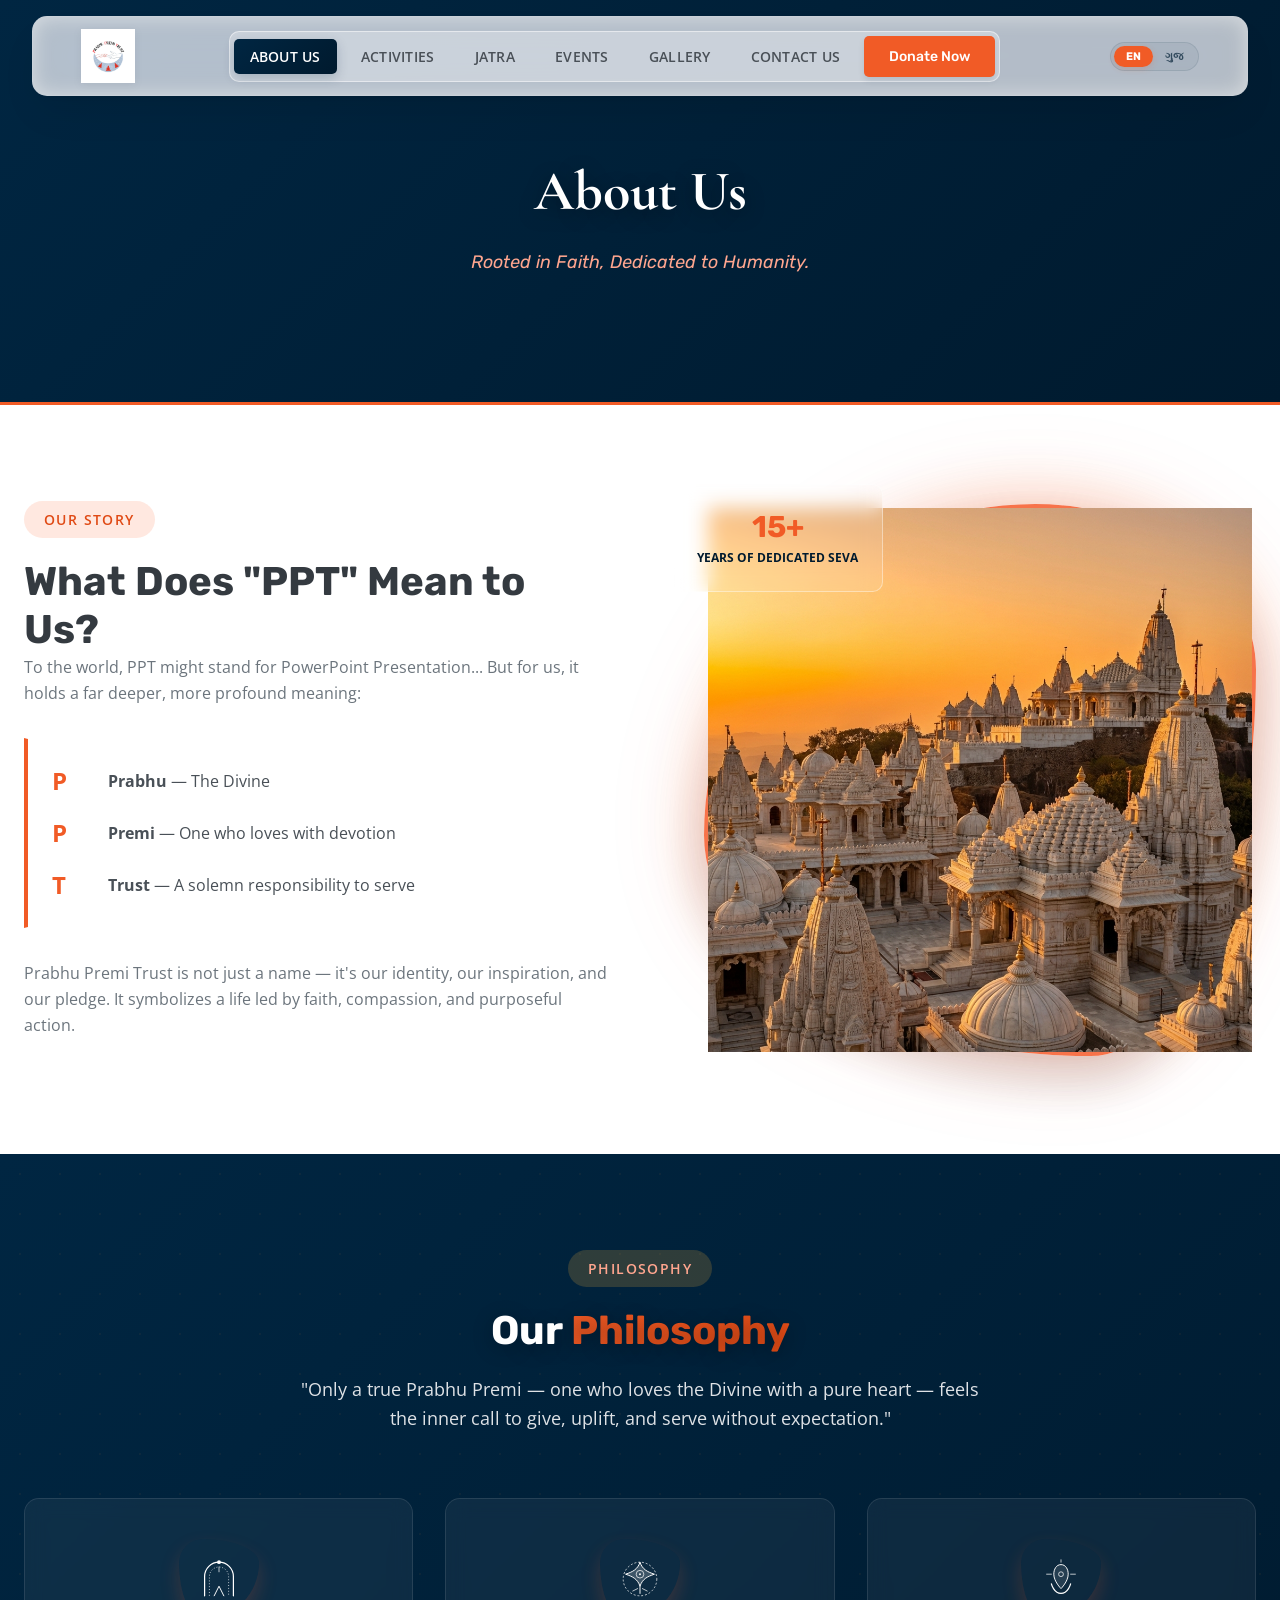
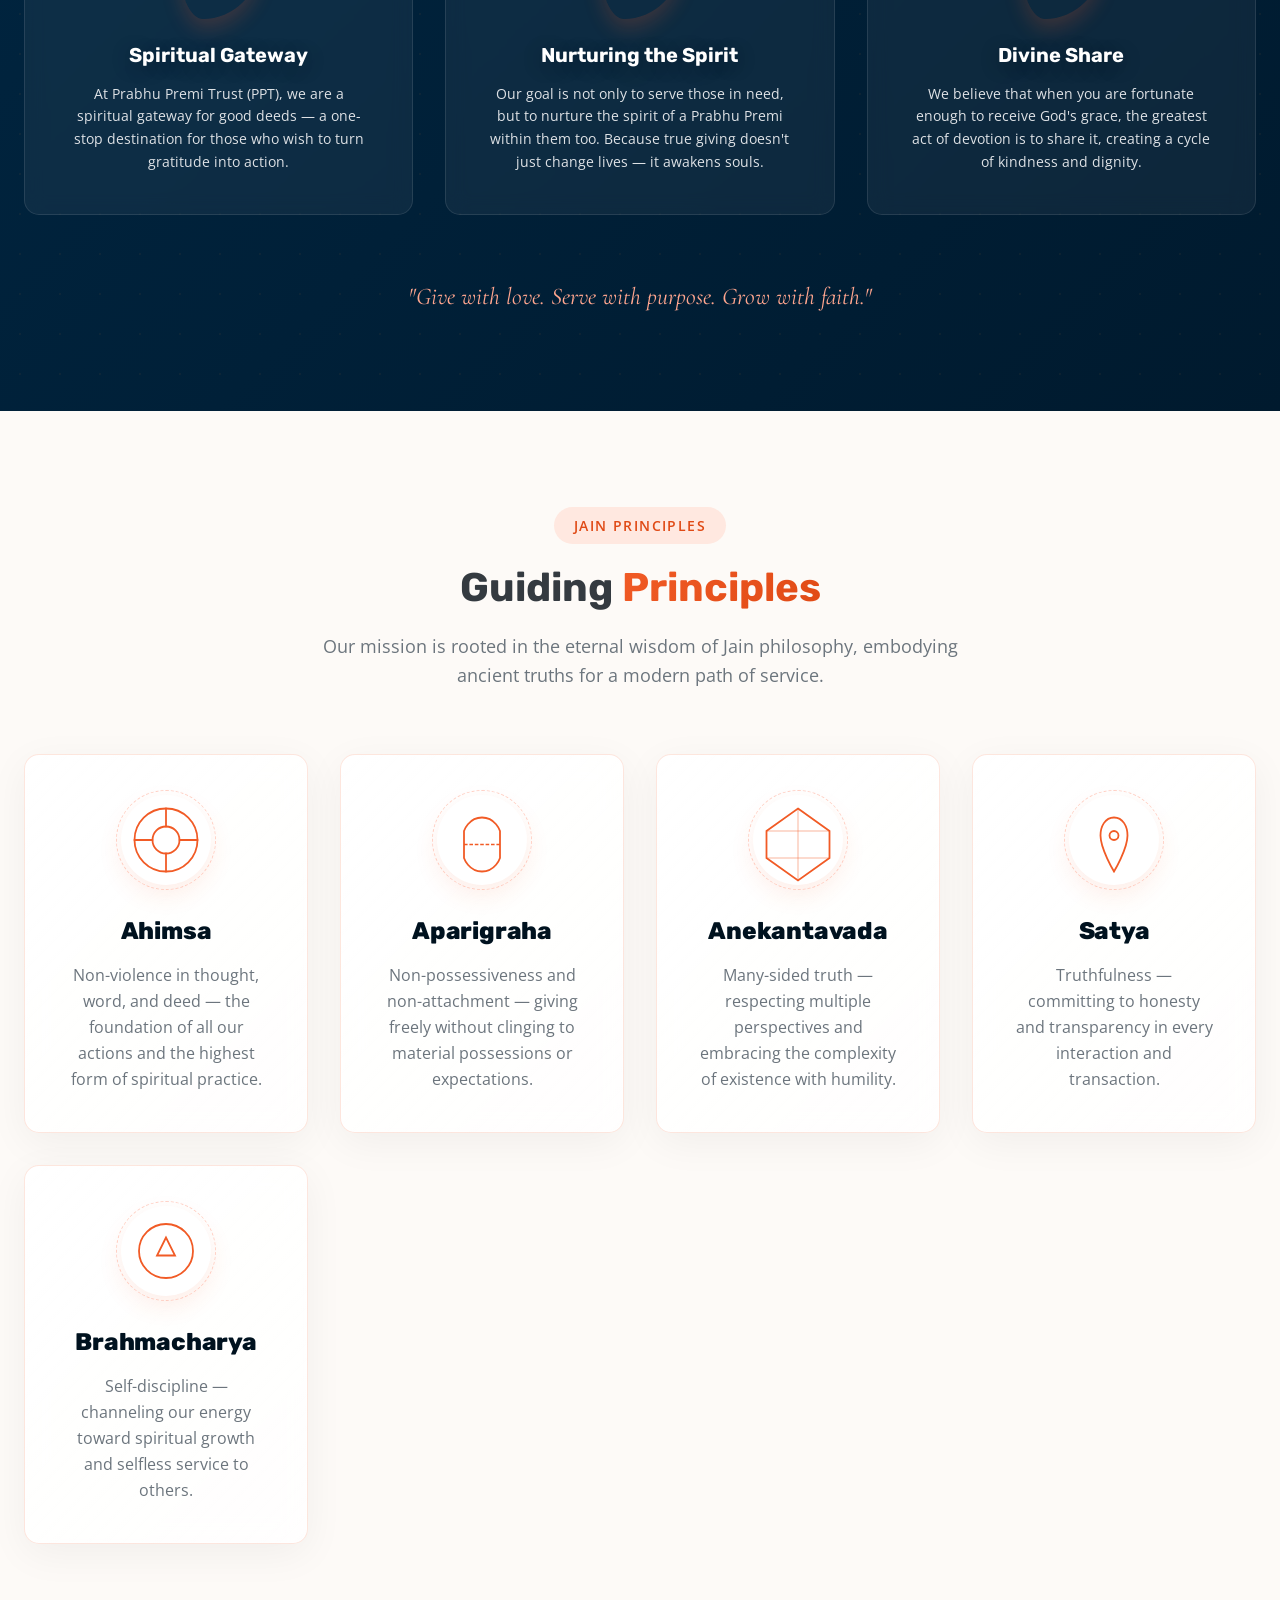
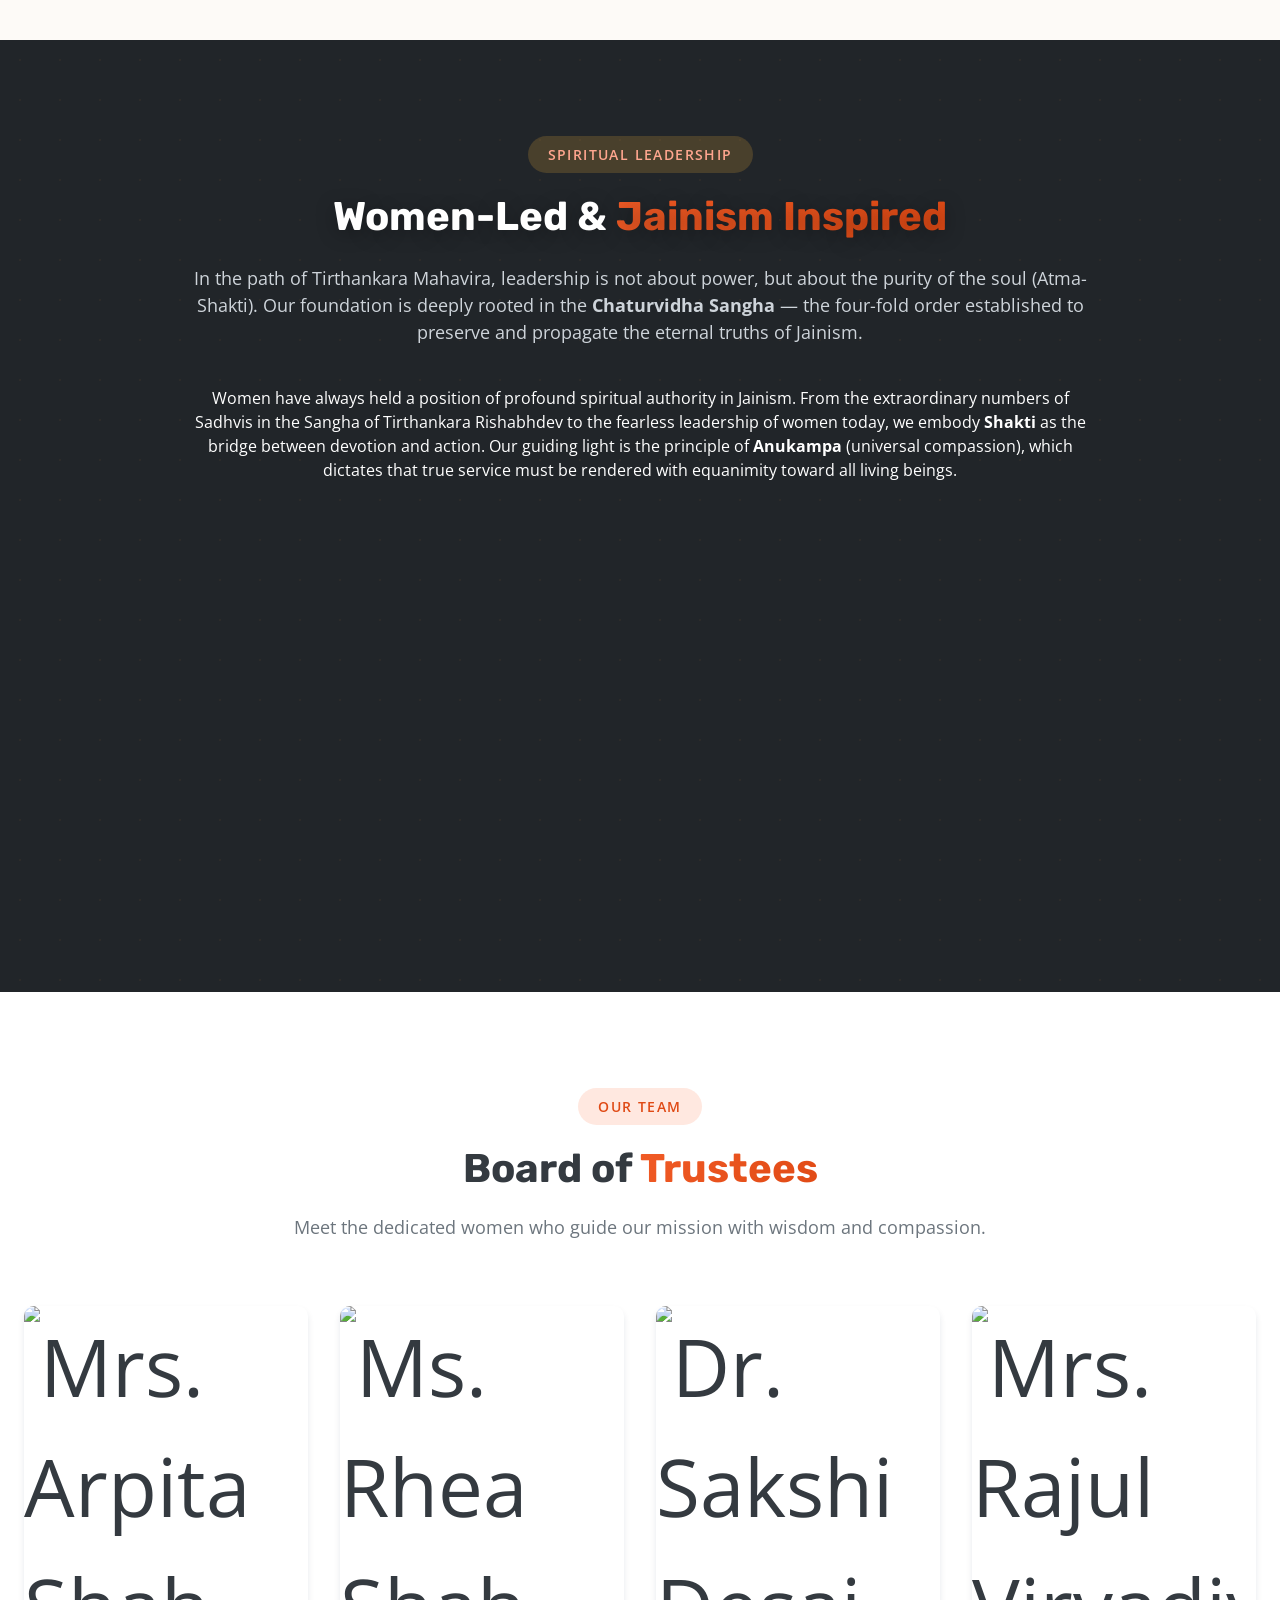
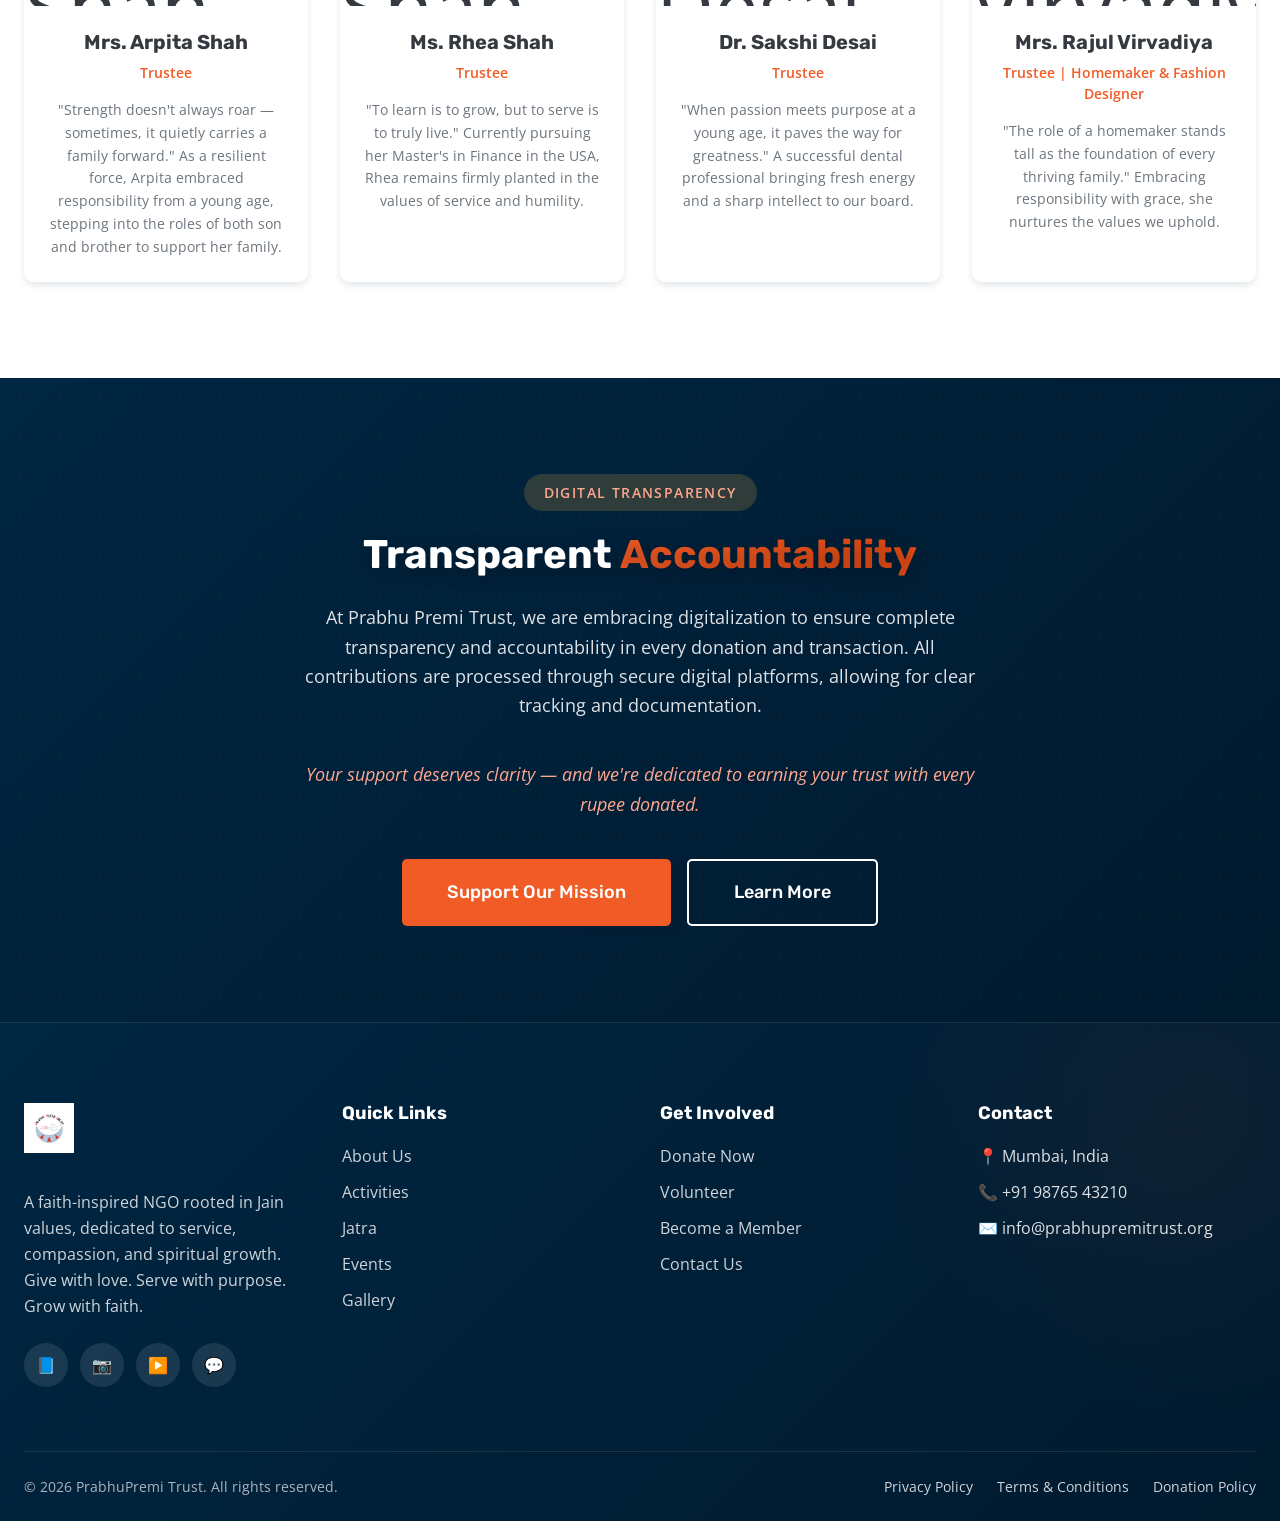
==== about.html @ 6b0a1c63 "intial commit" ====
<!DOCTYPE html>
<html lang="en">

<head>
    <meta charset="UTF-8">
    <meta name="viewport" content="width=device-width, initial-scale=1.0">
    <meta name="description"
        content="Learn about PrabhuPremi Trust - our story, mission, vision, and the dedicated team behind our spiritual and social service initiatives.">
    <title>About Us | PrabhuPremi Trust</title>

    <!-- Google Fonts -->
    <link rel="preconnect" href="https://fonts.googleapis.com">
    <link rel="preconnect" href="https://fonts.gstatic.com" crossorigin>
    <link
        href="https://fonts.googleapis.com/css2?family=Cormorant+Garamond:ital,wght@0,600;0,700;1,600&family=Open+Sans:wght@400;600;700&family=Rubik:wght@400;500;700&display=swap"
        rel="stylesheet">

    <link rel="stylesheet" href="styles/main.css">
    <link rel="stylesheet" href="styles/components.css">
    <link rel="stylesheet" href="styles/pages.css">
</head>

<body>
    <!-- Navigation -->
    <nav class="navbar">
        <div class="container navbar__container">
            <a href="index.html" class="navbar__logo">
                <img src="assets/images/logo.png" alt="PrabhuPremi Trust Logo" class="navbar__logo-img">
            </a>

            <ul class="navbar__menu">
                <li><a href="about.html" class="navbar__link active" data-i18n="nav_about">About Us</a></li>
                <li><a href="activities.html" class="navbar__link" data-i18n="nav_activities">Activities</a></li>
                <li><a href="jatra.html" class="navbar__link" data-i18n="nav_jatra">Jatra</a></li>
                <li><a href="events.html" class="navbar__link" data-i18n="nav_events">Events</a></li>
                <li><a href="gallery.html" class="navbar__link" data-i18n="nav_gallery">Gallery</a></li>
                <li><a href="contact.html" class="navbar__link" data-i18n="nav_contact">Contact Us</a></li>
                <li><a href="donate.html" class="btn btn--primary btn--sm" data-i18n="nav_donate">Donate Now</a></li>
            </ul>

            <button class="navbar__toggle" aria-label="Toggle menu">
                <span></span>
                <span></span>
                <span></span>
            </button>

            <!-- Language Toggle (Integrated) -->
            <div class="navbar__lang">
                <button class="lang-toggle__btn active" data-lang="en">EN</button>
                <button class="lang-toggle__btn" data-lang="gu">ગુજ</button>
            </div>
        </div>
    </nav>

    <!-- Nasarna Style Internal Header -->
    <section class="page-header--nasarna">
        <div class="container">
            <h1 class="page-title" data-i18n="about_title">About Us</h1>
            <p class="page-subtitle" data-i18n="about_subtitle">Rooted in Faith, Dedicated to Humanity.</p>
        </div>
    </section>

    <!-- Our Story Section (Nasarna Style Overlay) -->
    <section class="section about-story">
        <div class="container">
            <div class="about-story__grid">
                <div class="about-story__content animate-on-scroll">
                    <span class="section-header__tag" data-i18n="section_story_tag">Our Story</span>
                    <h2 class="section-title" data-i18n="story_title">What Does "PPT" Mean to Us?</h2>
                    <p class="section-text" data-i18n="story_text1">
                        To the world, PPT might stand for PowerPoint Presentation... But for us, it holds a far
                        deeper, more profound meaning:
                    </p>
                    <div class="ppt-breakdown glass">
                        <div class="ppt-item">
                            <span class="ppt-letter" data-i18n-no>P</span>
                            <span class="ppt-label" data-i18n="story_p_label"><strong>Prabhu</strong> — The
                                Divine</span>
                        </div>
                        <div class="ppt-item">
                            <span class="ppt-letter" data-i18n-no>P</span>
                            <span class="ppt-label" data-i18n="story_p2_label"><strong>Premi</strong> — One who loves
                                with devotion</span>
                        </div>
                        <div class="ppt-item">
                            <span class="ppt-letter" data-i18n-no>T</span>
                            <span class="ppt-label" data-i18n="story_t_label"><strong>Trust</strong> — A solemn
                                responsibility to serve</span>
                        </div>
                    </div>
                    <p class="section-text" data-i18n="story_text2">
                        Prabhu Premi Trust is not just a name — it's our identity, our inspiration,
                        and our pledge. It symbolizes a life led by faith, compassion, and
                        purposeful action.
                    </p>
                </div>
                <div class="about-story__image-container animate-on-scroll animate-delay-200">
                    <div class="about-story__image-wrapper organic-shape">
                        <img src="assets/images/palitana-marble-hero.png" alt="Sacred Palitana Temple Architecture">
                    </div>
                    <div class="about-story__experience-card glass floating">
                        <h3 data-i18n="story_years">15+</h3>
                        <p data-i18n="story_years_label">Years of Dedicated Seva</p>
                    </div>
                </div>
            </div>
        </div>
    </section>

    <!-- Philosophy Section -->
    <section class="section section--dark philosophy-section">
        <div class="container">
            <div class="section-header animate-on-scroll">
                <span class="section-header__tag" data-i18n="section_philosophy_tag">Philosophy</span>
                <h2 class="section-header__title" data-i18n="philosophy_title">Our <span
                        class="text-gradient">Philosophy</span></h2>
                <p class="section-header__text" data-i18n="philosophy_subtitle_p">
                    "Only a true Prabhu Premi — one who loves the Divine with a pure heart —
                    feels the inner call to give, uplift, and serve without expectation."
                </p>
            </div>

            <div class="philosophy__grid philosophy-grid--modern">
                <div class="philosophy-item glass animate-on-scroll">
                    <div class="philosophy-item__icon-wrapper">
                        <svg class="philosophy-item__icon glowing-icon" viewBox="0 0 100 100" fill="none"
                            xmlns="http://www.w3.org/2000/svg">
                            <!-- Refined Spiritual Gateway: Ornate Arch -->
                            <path d="M20 85V45C20 28.4315 33.4315 15 50 15C66.5685 15 80 28.4315 80 45V85"
                                stroke="currentColor" stroke-width="2.5" stroke-linecap="round" />
                            <path d="M30 85V45C30 33.9543 38.9543 25 50 25C61.0457 25 70 33.9543 70 45V85"
                                stroke="currentColor" stroke-width="1.5" stroke-dasharray="2 4" />
                            <circle cx="50" cy="15" r="4" fill="currentColor" />
                            <path d="M40 85L50 65L60 85" stroke="currentColor" stroke-width="2" stroke-linecap="round"
                                stroke-linejoin="round" />
                            <path d="M50 25V35" stroke="currentColor" stroke-width="1.5" stroke-linecap="round" />
                        </svg>
                    </div>
                    <div class="philosophy-item__content">
                        <h3 data-i18n="philosophy1_title">Spiritual Gateway</h3>
                        <p data-i18n="philosophy1_desc">At Prabhu Premi Trust (PPT), we are a spiritual gateway for good
                            deeds — a one-stop
                            destination for those who wish to turn gratitude into action.</p>
                    </div>
                </div>

                <div class="philosophy-item glass animate-on-scroll animate-delay-100">
                    <div class="philosophy-item__icon-wrapper">
                        <svg class="philosophy-item__icon glowing-icon" viewBox="0 0 100 100" fill="none"
                            xmlns="http://www.w3.org/2000/svg">
                            <!-- Refined Soul Awakening: Mandala/Lotus mix -->
                            <circle cx="50" cy="50" r="35" stroke="currentColor" stroke-width="1.5"
                                stroke-dasharray="4 4" />
                            <path d="M50 15C55 30 65 35 80 40C65 45 55 50 50 65C45 50 35 45 20 40C35 35 45 30 50 15Z"
                                fill="currentColor" fill-opacity="0.2" stroke="currentColor" stroke-width="2" />
                            <circle cx="50" cy="40" r="8" stroke="currentColor" stroke-width="1.5" />
                            <circle cx="50" cy="40" r="2" fill="currentColor" />
                            <path d="M50 65V80" stroke="currentColor" stroke-width="2" stroke-linecap="round" />
                            <path d="M35 75L45 70M65 75L55 70" stroke="currentColor" stroke-width="1.5"
                                stroke-linecap="round" />
                        </svg>
                    </div>
                    <div class="philosophy-item__content">
                        <h3 data-i18n="philosophy2_title">Nurturing the Spirit</h3>
                        <p data-i18n="philosophy2_desc">Our goal is not only to serve those in need, but to nurture the
                            spirit of a Prabhu Premi
                            within them too. Because true giving doesn't just change lives — it awakens souls.</p>
                    </div>
                </div>

                <div class="philosophy-item glass animate-on-scroll animate-delay-200">
                    <div class="philosophy-item__icon-wrapper">
                        <svg class="philosophy-item__icon glowing-icon" viewBox="0 0 100 100" fill="none"
                            xmlns="http://www.w3.org/2000/svg">
                            <!-- Refined Divine Share: Heart & Hands concept -->
                            <path d="M30 60C30 60 35 80 50 80C65 80 70 60 70 60" stroke="currentColor"
                                stroke-width="2.5" stroke-linecap="round" />
                            <path d="M50 20C40 20 35 30 35 40C35 55 50 70 50 70C50 70 65 55 65 40C65 30 60 20 50 20Z"
                                stroke="currentColor" stroke-width="2" fill="currentColor" fill-opacity="0.1" />
                            <circle cx="50" cy="40" r="5" stroke="currentColor" stroke-width="1.5" />
                            <path d="M20 40H30M70 40H80M50 10V15" stroke="currentColor" stroke-width="1.5"
                                stroke-linecap="round" />
                        </svg>
                    </div>
                    <div class="philosophy-item__content">
                        <h3 data-i18n="philosophy3_title">Divine Share</h3>
                        <p data-i18n="philosophy3_desc">We believe that when you are fortunate enough to receive God's
                            grace, the greatest act of
                            devotion is to share it, creating a cycle of kindness and dignity.</p>
                    </div>
                </div>
            </div>

            <div class="philosophy-quote animate-on-scroll">
                <p data-i18n="philosophy_quote">"Give with love. Serve with purpose. Grow with faith."</p>
            </div>
        </div>
    </section>

    <!-- Jain Principles Section -->
    <section class="section" style="background-color: #fdfaf7;">
        <div class="container">
            <div class="section-header animate-on-scroll">
                <span class="section-header__tag" data-i18n="section_jain_tag">Jain Principles</span>
                <h2 class="section-header__title" data-i18n="jain_title">Guiding <span
                        class="text-gradient">Principles</span></h2>
                <p class="section-header__text" data-i18n="jain_subtitle_p">
                    Our mission is rooted in the eternal wisdom of Jain philosophy,
                    embodying ancient truths for a modern path of service.
                </p>
            </div>

            <div class="pillars__grid">
                <div class="pillar-card--sacred animate-on-scroll">
                    <div class="pillar-card__icon">
                        <svg viewBox="0 0 100 100" fill="none" xmlns="http://www.w3.org/2000/svg">
                            <circle cx="50" cy="50" r="35" stroke="currentColor" stroke-width="2" />
                            <circle cx="50" cy="50" r="15" stroke="currentColor" stroke-width="2" />
                            <path d="M50 15V35M50 65V85M15 50H35M65 50H85" stroke="currentColor" stroke-width="2"
                                stroke-linecap="round" />
                        </svg>
                    </div>
                    <h3 class="pillar-card__title" data-i18n="jain_pillar1_title">Ahimsa</h3>
                    <p class="pillar-card__text" data-i18n="jain_pillar1_desc">Non-violence in thought, word, and deed —
                        the foundation of all our
                        actions and the highest form of spiritual practice.</p>
                </div>

                <div class="pillar-card--sacred animate-on-scroll animate-delay-100">
                    <div class="pillar-card__icon">
                        <svg viewBox="0 0 100 100" fill="none" xmlns="http://www.w3.org/2000/svg">
                            <path
                                d="M30 40C30 40 35 25 50 25C65 25 70 40 70 40V70C70 70 65 85 50 85C35 85 30 70 30 70V40Z"
                                stroke="currentColor" stroke-width="2" />
                            <path d="M30 55H70" stroke="currentColor" stroke-width="1.5" stroke-dasharray="4 2" />
                        </svg>
                    </div>
                    <h3 class="pillar-card__title" data-i18n="jain_pillar2_title">Aparigraha</h3>
                    <p class="pillar-card__text" data-i18n="jain_pillar2_desc">Non-possessiveness and non-attachment —
                        giving freely without clinging
                        to material possessions or expectations.</p>
                </div>

                <div class="pillar-card--sacred animate-on-scroll animate-delay-200">
                    <div class="pillar-card__icon">
                        <svg viewBox="0 0 100 100" fill="none" xmlns="http://www.w3.org/2000/svg">
                            <path d="M50 15L85 40V70L50 95L15 70V40L50 15Z" stroke="currentColor" stroke-width="2" />
                            <path d="M50 15V95M15 40H85M15 70H85" stroke="currentColor" stroke-width="1"
                                opacity="0.5" />
                        </svg>
                    </div>
                    <h3 class="pillar-card__title" data-i18n="jain_pillar3_title">Anekantavada</h3>
                    <p class="pillar-card__text" data-i18n="jain_pillar3_desc">Many-sided truth — respecting multiple
                        perspectives and embracing the
                        complexity of existence with humility.</p>
                </div>

                <div class="pillar-card--sacred animate-on-scroll">
                    <div class="pillar-card__icon">
                        <svg viewBox="0 0 100 100" fill="none" xmlns="http://www.w3.org/2000/svg">
                            <path d="M50 25C40 25 35 35 35 45C35 60 50 85 50 85C50 85 65 60 65 45C65 35 60 25 50 25Z"
                                stroke="currentColor" stroke-width="2" />
                            <circle cx="50" cy="45" r="5" stroke="currentColor" stroke-width="2" />
                        </svg>
                    </div>
                    <h3 class="pillar-card__title" data-i18n="jain_pillar4_title">Satya</h3>
                    <p class="pillar-card__text" data-i18n="jain_pillar4_desc">Truthfulness — committing to honesty and
                        transparency in every
                        interaction and transaction.</p>
                </div>

                <div class="pillar-card--sacred animate-on-scroll animate-delay-100">
                    <div class="pillar-card__icon">
                        <svg viewBox="0 0 100 100" fill="none" xmlns="http://www.w3.org/2000/svg">
                            <path
                                d="M50 20C33.4315 20 20 33.4315 20 50C20 66.5685 33.4315 80 50 80C66.5685 80 80 66.5685 80 50C80 33.4315 66.5685 20 50 20Z"
                                stroke="currentColor" stroke-width="2" />
                            <path d="M50 35L40 55H60L50 35Z" stroke="currentColor" stroke-width="2" />
                        </svg>
                    </div>
                    <h3 class="pillar-card__title" data-i18n="jain_pillar5_title">Brahmacharya</h3>
                    <p class="pillar-card__text" data-i18n="jain_pillar5_desc">Self-discipline — channeling our energy
                        toward spiritual growth and
                        selfless service to others.</p>
                </div>
            </div>
        </div>
    </section>

    <!-- Women-Led Section -->
    <section class="section section--dark leadership-section--modern">
        <div class="container">
            <div class="leadership__content animate-on-scroll"
                style="max-width: 900px; margin: 0 auto; text-align: center;">
                <span class="section-header__tag" data-i18n="section_leadership_tag">Spiritual Leadership</span>
                <h2 class="section-header__title" data-i18n="leadership_title">Women-Led & <span
                        class="text-gradient">Jainism Inspired</span></h2>

                <p class="section-text lead-text" data-i18n="leadership_lead_text">
                    In the path of Tirthankara Mahavira, leadership is not about power, but about the purity of the
                    soul (Atma-Shakti). Our foundation is deeply rooted in the <strong>Chaturvidha Sangha</strong> —
                    the four-fold order established to preserve and propagate the eternal truths of Jainism.
                </p>

                <div class="jainism-depth-content animate-on-scroll">
                    <p class="section-text" data-i18n="leadership_depth_text">
                        Women have always held a position of profound spiritual authority in Jainism. From the
                        extraordinary numbers of Sadhvis in the Sangha of Tirthankara Rishabhdev to the fearless
                        leadership of women today, we embody <strong>Shakti</strong> as the bridge between devotion
                        and action. Our guiding light is the principle of <strong>Anukampa</strong> (universal
                        compassion), which dictates that true service must be rendered with equanimity toward
                        all living beings.
                    </p>
                </div>

                <div class="leadership-highlights"
                    style="grid-template-columns: repeat(auto-fit, minmax(250px, 1fr)); text-align: left;">
                    <div class="highlight-item animate-reveal">
                        <div class="highlight-icon-wrapper">
                            <span style="font-size: 2rem;">🪷</span>
                        </div>
                        <div class="highlight-text">
                            <h3 data-i18n="leadership1_title">Sadhvi Leadership</h3>
                            <p data-i18n="leadership1_desc">Founded by a visionary Sadhvi, we carry the torch of
                                <strong>Dharma</strong> with the
                                discipline of <strong>Samyak Charitra</strong> (Right Conduct).
                            </p>
                        </div>
                    </div>
                    <div class="highlight-item animate-reveal animate-delay-100">
                        <div class="highlight-icon-wrapper">
                            <span style="font-size: 2rem;">✨</span>
                        </div>
                        <div class="highlight-text">
                            <h3 data-i18n="leadership2_title">Aparigraha in Governance</h3>
                            <p data-i18n="leadership2_desc">Our all-women board operates on the principle of
                                non-attachment, ensuring resources are
                                purely dedicated to <strong>Jiv Daya</strong> (Universal Welfare).</p>
                        </div>
                    </div>
                    <div class="highlight-item animate-reveal animate-delay-200">
                        <div class="highlight-icon-wrapper">
                            <span style="font-size: 2rem;">🛡️</span>
                        </div>
                        <div class="highlight-text">
                            <h3 data-i18n="leadership3_title">Abhay Daan</h3>
                            <p data-i18n="leadership3_desc">We work toward the Jain ideal of providing 'Fearlessness' to
                                all creatures, protecting
                                the vulnerable with conviction and grace.</p>
                        </div>
                    </div>
                </div>

                <div class="leadership-quote-box animate-zoom-in" style="margin-top: var(--space-12);">
                    <div class="quote-mark">"</div>
                    <p class="quote-text" data-i18n="leadership_quote">Samyak Darshana (Right Vision) is the eye of the
                        soul; when guided by the
                        compassion of women, it becomes the light of the world.</p>
                </div>
            </div>
        </div>
    </section>

    <!-- Board of Trustees -->
    <section class="section">
        <div class="container">
            <div class="section-header animate-on-scroll">
                <span class="section-header__tag" data-i18n="section_team_tag">Our Team</span>
                <h2 class="section-header__title" data-i18n="team_title">Board of <span
                        class="text-gradient">Trustees</span></h2>
                <p class="section-header__text" data-i18n="team_subtitle_p">
                    Meet the dedicated women who guide our mission with wisdom and compassion.
                </p>
            </div>

            <div class="team__grid">
                <div class="team-card animate-on-scroll">
                    <div class="team-card__image">
                        <img src="assets/images/trustee_portrait_1.png" alt="Mrs. Arpita Shah"
                            style="width: 100%; height: 100%; object-fit: cover;">
                    </div>
                    <div class="team-card__content">
                        <h3 class="team-card__name" data-i18n="trustee1_name">Mrs. Arpita Shah</h3>
                        <p class="team-card__role" data-i18n="trustee1_role">Trustee</p>
                        <p class="team-card__bio" data-i18n="trustee1_bio">
                            "Strength doesn't always roar — sometimes, it quietly carries a family forward."
                            As a resilient force, Arpita embraced responsibility from a young age,
                            stepping into the roles of both son and brother to support her family.
                        </p>
                    </div>
                </div>

                <div class="team-card animate-on-scroll animate-delay-100">
                    <div class="team-card__image">
                        <img src="assets/images/trustee_portrait_2.png" alt="Ms. Rhea Shah"
                            style="width: 100%; height: 100%; object-fit: cover;">
                    </div>
                    <div class="team-card__content">
                        <h3 class="team-card__name" data-i18n="trustee2_name">Ms. Rhea Shah</h3>
                        <p class="team-card__role" data-i18n="trustee2_role">Trustee</p>
                        <p class="team-card__bio" data-i18n="trustee2_bio">
                            "To learn is to grow, but to serve is to truly live."
                            Currently pursuing her Master's in Finance in the USA, Rhea remains firmly
                            planted in the values of service and humility.
                        </p>
                    </div>
                </div>

                <div class="team-card animate-on-scroll animate-delay-200">
                    <div class="team-card__image">
                        <img src="assets/images/trustee_portrait_3.png" alt="Dr. Sakshi Desai"
                            style="width: 100%; height: 100%; object-fit: cover;">
                    </div>
                    <div class="team-card__content">
                        <h3 class="team-card__name" data-i18n="trustee3_name">Dr. Sakshi Desai</h3>
                        <p class="team-card__role" data-i18n="trustee3_role">Trustee</p>
                        <p class="team-card__bio" data-i18n="trustee3_bio">
                            "When passion meets purpose at a young age, it paves the way for greatness."
                            A successful dental professional bringing fresh energy and a sharp intellect
                            to our board.
                        </p>
                    </div>
                </div>

                <div class="team-card animate-on-scroll animate-delay-300">
                    <div class="team-card__image">
                        <img src="assets/images/trustee_portrait_4.png" alt="Mrs. Rajul Virvadiya"
                            style="width: 100%; height: 100%; object-fit: cover;">
                    </div>
                    <div class="team-card__content">
                        <h3 class="team-card__name" data-i18n="trustee4_name">Mrs. Rajul Virvadiya</h3>
                        <p class="team-card__role" data-i18n="trustee4_role">Trustee | Homemaker & Fashion Designer</p>
                        <p class="team-card__bio" data-i18n="trustee4_bio">
                            "The role of a homemaker stands tall as the foundation of every thriving family."
                            Embracing responsibility with grace, she nurtures the values we uphold.
                        </p>
                    </div>
                </div>
            </div>
        </div>
    </section>

    <!-- Transparency Section -->
    <section class="section section--dark">
        <div class="container">
            <div class="cta-section__content animate-on-scroll">
                <span class="section-header__tag" data-i18n="section_transparency_tag">Digital Transparency</span>
                <h2 data-i18n="transparency_title">Transparent <span class="text-gradient">Accountability</span></h2>
                <p data-i18n="transparency_text1">
                    At Prabhu Premi Trust, we are embracing digitalization to ensure complete transparency and
                    accountability in every donation and transaction. All contributions are processed
                    through secure digital platforms, allowing for clear tracking and documentation.
                </p>
                <p style="font-style: italic; color: var(--color-primary-300); margin-top: var(--space-4);"
                    data-i18n="transparency_text2">
                    Your support deserves clarity — and we're dedicated to earning your trust with every rupee donated.
                </p>
                <div class="cta-section__buttons" style="margin-top: var(--space-8);">
                    <a href="donate.html" class="btn btn--primary btn--lg btn--glow"
                        data-i18n="transparency_btn1">Support Our Mission</a>
                    <a href="contact.html" class="btn btn--ghost btn--lg" style="border-color: #fff; color: #fff;"
                        data-i18n="transparency_btn2">Learn
                        More</a>
                </div>
            </div>
        </div>
    </section>

    <!-- Footer -->
    <footer class="footer">
        <div class="container">
            <div class="footer__grid">
                <div class="footer__brand">
                    <div class="footer__logo">
                        <img src="assets/images/logo.png" alt="PrabhuPremi Trust Logo" class="footer__logo-img">
                    </div>
                    <p data-i18n="footer_desc">
                        A faith-inspired NGO rooted in Jain values, dedicated to service, compassion,
                        and spiritual growth. Give with love. Serve with purpose. Grow with faith.
                    </p>
                    <div class="footer__social">
                        <a href="#" aria-label="Facebook">📘</a>
                        <a href="#" aria-label="Instagram">📷</a>
                        <a href="#" aria-label="YouTube">▶️</a>
                        <a href="#" aria-label="WhatsApp">💬</a>
                    </div>
                </div>

                <div class="footer__column">
                    <h4 data-i18n="nav_quick_links">Quick Links</h4>
                    <nav class="footer__links">
                        <a href="about.html" data-i18n="nav_about">About Us</a>
                        <a href="activities.html" data-i18n="nav_activities">Our Activities</a>
                        <a href="jatra.html" data-i18n="nav_jatra">Jatra</a>
                        <a href="events.html" data-i18n="nav_events">Events</a>
                        <a href="gallery.html" data-i18n="nav_gallery">Gallery</a>
                    </nav>
                </div>

                <div class="footer__column">
                    <h4 data-i18n="nav_get_involved">Get Involved</h4>
                    <nav class="footer__links">
                        <a href="donate.html" data-i18n="nav_donate">Donate</a>
                        <a href="community.html" data-i18n="nav_volunteer">Volunteer</a>
                        <a href="community.html" data-i18n="nav_member">Become a Member</a>
                        <a href="contact.html" data-i18n="nav_contact">Contact Us</a>
                    </nav>
                </div>

                <div class="footer__column">
                    <h4 data-i18n="nav_contact_header">Contact</h4>
                    <div class="footer__links">
                        <p data-i18n="footer_address">📍 Mumbai, India</p>
                        <p>📞 <a href="tel:+919876543210" style="color: inherit; text-decoration: none;">+91 98765
                                43210</a></p>
                        <p>✉️ <a href="mailto:info@prabhupremitrust.org"
                                style="color: inherit; text-decoration: none;">info@prabhupremitrust.org</a></p>
                    </div>
                </div>
            </div>

            <div class="footer__bottom">
                <p class="footer__copyright" data-i18n="footer_copyright">© 2026 PrabhuPremi Trust. All rights reserved.
                </p>
                <nav class="footer__legal">
                    <a href="privacy.html" data-i18n="footer_privacy">Privacy Policy</a>
                    <a href="terms.html" data-i18n="footer_terms">Terms & Conditions</a>
                    <a href="donation-policy.html" data-i18n="footer_donation_policy">Donation Policy</a>
                </nav>
            </div>
        </div>
    </footer>

    <script src="scripts/main.js"></script>
</body>

</html>
---- styles/main.css ----
:root {
  /* ===== COLOR PALETTE - ORIGINAL (KEPT) ===== */
  /* Primary - Warm Orange (Charity/Hope) */
  --color-primary-50: #FFF5F2;
  --color-primary-100: #FFE8E0;
  --color-primary-200: #FFCFC2;
  --color-primary-300: #FFA68F;
  --color-primary-400: #F7734A;
  --color-primary-500: #F15B26;
  --color-primary-600: #E04A15;
  --color-primary-700: #C03A0D;

  /* Secondary - Deep Navy (Trust/Authority) */
  --color-secondary-50: #E6F0F5;
  --color-secondary-100: #CCE1EB;
  --color-secondary-200: #99C3D6;
  --color-secondary-300: #668FA8;
  --color-secondary-400: #334B5E;
  --color-secondary-500: #002642;
  --color-secondary-600: #001A2E;
  --color-secondary-700: #00121F;
  --color-secondary-800: #000A12;
  --color-secondary-900: #000000;

  /* Accent - Teal Green (Growth/Compassion) */
  --color-accent-50: #E6FBF8;
  --color-accent-100: #B3F2EA;
  --color-accent-200: #80E9DC;
  --color-accent-300: #4DE0CE;
  --color-accent-400: #26D4C0;
  --color-accent-500: #00A896;
  --color-accent-600: #008F7F;
  --color-accent-700: #007566;

  /* Neutrals - Clean Whites & Grays */
  --color-neutral-50: #FFFFFF;
  --color-neutral-100: #f5f7fa;
  --color-neutral-200: #e9ecf0;
  --color-neutral-300: #dee2e6;
  --color-neutral-400: #ced4da;
  --color-neutral-500: #adb5bd;
  --color-neutral-600: #6c757d;
  --color-neutral-700: #495057;
  --color-neutral-800: #343a40;
  --color-neutral-900: #212529;

  /* Semantic Colors */
  --color-success: #28A745;
  --color-warning: #FFC107;
  --color-error: #DC3545;

  /* ===== GRADIENTS - NASARNA STYLE ===== */
  --gradient-hero: linear-gradient(180deg, #f5f7fa 0%, #FFFFFF 100%);
  --gradient-primary: linear-gradient(135deg, var(--color-primary-500) 0%, var(--color-primary-600) 100%);
  --gradient-secondary: linear-gradient(135deg, var(--color-secondary-500) 0%, var(--color-secondary-600) 100%);
  --gradient-accent: linear-gradient(135deg, var(--color-accent-500) 0%, var(--color-accent-600) 100%);
  --gradient-card: linear-gradient(180deg, #FFFFFF 0%, #f5f7fa 100%);
  --gradient-overlay: linear-gradient(180deg, rgba(0, 38, 66, 0.7) 0%, rgba(0, 38, 66, 0.9) 100%);

  /* ===== TYPOGRAPHY - RUBIK + OPEN SANS (NASARNA) ===== */
  --font-heading: 'Rubik', -apple-system, BlinkMacSystemFont, sans-serif;
  --font-body: 'Open Sans', -apple-system, BlinkMacSystemFont, 'Segoe UI', sans-serif;
  --font-spiritual: 'Cormorant Garamond', serif;

  /* Font Sizes */
  --text-xs: 0.75rem;
  --text-sm: 0.875rem;
  --text-base: 1rem;
  --text-lg: 1.125rem;
  --text-xl: 1.25rem;
  --text-2xl: 1.5rem;
  --text-3xl: 1.875rem;
  --text-4xl: 2.5rem;
  --text-5xl: 3.5rem;
  --text-6xl: 4rem;

  /* Line Heights */
  --leading-tight: 1.2;
  --leading-snug: 1.375;
  --leading-normal: 1.5;
  --leading-relaxed: 1.625;
  --leading-loose: 2;

  /* Font Weights */
  --font-light: 300;
  --font-normal: 400;
  --font-medium: 500;
  --font-semibold: 600;
  --font-bold: 700;
  --font-extrabold: 800;

  /* ===== SPACING ===== */
  --space-1: 0.25rem;
  --space-2: 0.5rem;
  --space-3: 0.75rem;
  --space-4: 1rem;
  --space-5: 1.25rem;
  --space-6: 1.5rem;
  --space-8: 2rem;
  --space-10: 2.5rem;
  --space-12: 3rem;
  --space-16: 4rem;
  --space-20: 5rem;
  --space-24: 6rem;
  --space-32: 8rem;
  --section-padding: 120px;

  /* ===== BORDERS - NASARNA 5px STANDARD ===== */
  --radius-sm: 5px;
  --radius-md: 5px;
  --radius-lg: 5px;
  --radius-xl: 10px;
  --radius-2xl: 15px;
  --radius-full: 9999px;

  /* ===== SHADOWS - NASARNA STYLE ===== */
  --shadow-sm: 0 1px 3px rgba(0, 38, 66, 0.08);
  --shadow-md: 0 4px 6px rgba(0, 38, 66, 0.1);
  --shadow-lg: 0 10px 15px rgba(0, 38, 66, 0.1);
  --shadow-xl: 0 20px 25px rgba(0, 38, 66, 0.1);
  --shadow-2xl: 0 25px 50px rgba(0, 38, 66, 0.15);
  --shadow-card: 0 2px 15px rgba(0, 38, 66, 0.08);
  --shadow-card-hover: 0 15px 35px rgba(0, 38, 66, 0.12);

  /* ===== TRANSITIONS ===== */
  --transition-fast: 0.2s ease;
  --transition-base: 0.3s ease;
  --transition-slow: 0.5s ease;

  /* ===== Z-INDEX ===== */
  --z-dropdown: 100;
  --z-sticky: 200;
  --z-fixed: 300;
  --z-modal-backdrop: 400;
  --z-modal: 500;
  --z-tooltip: 600;
}

/* ===== SPIRITUAL UTILITIES ===== */
.bg-sacred-pattern {
  background-image: radial-gradient(var(--color-primary-200) 0.5px, transparent 0.5px);
  background-size: 32px 32px;
  background-color: var(--color-neutral-100);
}

.text-temple-accent {
  font-family: var(--font-heading);
  letter-spacing: 0.2em;
  text-transform: uppercase;
  color: var(--color-primary-400);
  font-size: var(--text-xs);
  font-weight: 700;
}

.sacred-frame {
  position: relative;
  border: 1px solid rgba(255, 153, 51, 0.2);
  padding: var(--space-1);
  background: #fff;
  transition: all var(--transition-base);
}

.sacred-frame::before {
  content: '';
  position: absolute;
  inset: -4px;
  border: 1px solid rgba(255, 153, 51, 0.1);
  pointer-events: none;
  transition: all var(--transition-base);
}

.sacred-frame:hover {
  border-color: var(--color-primary-400);
  box-shadow: 0 15px 45px rgba(255, 102, 0, 0.08);
}

.sacred-frame:hover::before {
  inset: -10px;
  border-color: rgba(255, 153, 51, 0.3);
}

.heading-spiritual {
  font-family: var(--font-heading);
  font-weight: 800;
  letter-spacing: -0.01em;
  color: var(--color-secondary-700);
}

/* ===== GLASSMORPHISM UTILITIES ===== */
.glass-panel {
  background: rgba(255, 255, 255, 0.7);
  backdrop-filter: blur(20px) saturate(180%);
  -webkit-backdrop-filter: blur(20px) saturate(180%);
  border: 1px solid rgba(255, 255, 255, 0.4);
  box-shadow: 0 8px 32px rgba(0, 38, 66, 0.1);
}

.glass-panel--dark {
  background: rgba(0, 38, 66, 0.6);
  color: var(--color-neutral-50);
  border-color: rgba(255, 255, 255, 0.1);
}

.glass-badge {
  display: inline-flex;
  align-items: center;
  gap: var(--space-2);
  padding: var(--space-2) var(--space-4);
  background: rgba(255, 255, 255, 0.85);
  backdrop-filter: blur(15px);
  -webkit-backdrop-filter: blur(15px);
  border-radius: var(--radius-full);
  border: 1px solid rgba(255, 153, 51, 0.2);
  box-shadow: 0 4px 12px rgba(0, 38, 66, 0.08);
  font-size: var(--text-sm);
  font-weight: var(--font-semibold);
  color: var(--color-secondary-700);
}

/* ===== PREMIUM SPIRITUAL TEXTURES ===== */
.bg-mandala-light {
  background-color: var(--color-neutral-100);
  background-image:
    radial-gradient(circle at 50% 50%, rgba(241, 91, 38, 0.03) 0%, transparent 50%),
    radial-gradient(circle at 0% 0%, rgba(0, 168, 150, 0.02) 0%, transparent 30%),
    radial-gradient(circle at 100% 100%, rgba(241, 91, 38, 0.02) 0%, transparent 30%);
}

.bg-sacred-glow {
  position: relative;
}

.bg-sacred-glow::before {
  content: '';
  position: absolute;
  top: 50%;
  left: 50%;
  transform: translate(-50%, -50%);
  width: 80%;
  height: 80%;
  background: radial-gradient(ellipse at center, rgba(255, 153, 51, 0.08) 0%, transparent 70%);
  pointer-events: none;
  z-index: 0;
}

/* ===== INTERACTIVE PROGRESS BAR ===== */
.progress-bar {
  height: 8px;
  background: var(--color-neutral-200);
  border-radius: var(--radius-full);
  overflow: hidden;
  position: relative;
}

.progress-bar__fill {
  height: 100%;
  background: linear-gradient(90deg, var(--color-primary-400), var(--color-primary-600));
  border-radius: var(--radius-full);
  width: 0;
  transition: width 1.5s cubic-bezier(0.25, 0.46, 0.45, 0.94);
}

.progress-bar__fill--accent {
  background: linear-gradient(90deg, var(--color-accent-400), var(--color-accent-600));
}

/* ===== SCROLL REVEAL ANIMATIONS ===== */
.reveal-on-scroll {
  opacity: 0;
  transform: translateY(30px);
  transition: opacity 0.8s ease, transform 0.8s cubic-bezier(0.25, 0.46, 0.45, 0.94);
}

.reveal-on-scroll.is-visible {
  opacity: 1;
  transform: translateY(0);
}

.reveal-on-scroll.delay-100 {
  transition-delay: 0.1s;
}

.reveal-on-scroll.delay-200 {
  transition-delay: 0.2s;
}

.reveal-on-scroll.delay-300 {
  transition-delay: 0.3s;
}

.reveal-on-scroll.delay-400 {
  transition-delay: 0.4s;
}

/* ===== IMPACT COUNTER ===== */
.impact-counter {
  font-family: var(--font-heading);
  font-size: var(--text-5xl);
  font-weight: var(--font-extrabold);
  color: var(--color-primary-500);
  line-height: 1;
}

.impact-counter__label {
  font-family: var(--font-body);
  font-size: var(--text-sm);
  font-weight: var(--font-semibold);
  color: var(--color-neutral-600);
  text-transform: uppercase;
  letter-spacing: 0.1em;
  margin-top: var(--space-2);
}

/* ===== CSS RESET ===== */
*,
*::before,
*::after {
  box-sizing: border-box;
  margin: 0;
  padding: 0;
}

html {
  scroll-behavior: smooth;
  -webkit-font-smoothing: antialiased;
  -moz-osx-font-smoothing: grayscale;
}

body {
  font-family: var(--font-body);
  font-size: var(--text-base);
  line-height: var(--leading-normal);
  color: var(--color-neutral-800);
  background-color: var(--color-neutral-50);
  overflow-x: hidden;
}

img,
picture,
video,
canvas,
svg {
  display: block;
  max-width: 100%;
}

input,
button,
textarea,
select {
  font: inherit;
}

p,
h1,
h2,
h3,
h4,
h5,
h6 {
  overflow-wrap: break-word;
}

a {
  color: inherit;
  text-decoration: none;
}

ul,
ol {
  list-style: none;
}

/* ===== TYPOGRAPHY STYLES ===== */
h1,
h2,
h3,
h4,
h5,
h6 {
  font-family: var(--font-heading);
  font-weight: var(--font-bold);
  line-height: var(--leading-tight);
  color: var(--color-neutral-800);
}

h1 {
  font-size: var(--text-5xl);
}

h2 {
  font-size: var(--text-4xl);
}

h3 {
  font-size: var(--text-3xl);
}

h4 {
  font-size: var(--text-2xl);
}

h5 {
  font-size: var(--text-xl);
}

h6 {
  font-size: var(--text-lg);
}

.text-gradient {
  background: var(--gradient-primary);
  -webkit-background-clip: text;
  -webkit-text-fill-color: transparent;
  background-clip: text;
}

.text-orange {
  color: var(--color-primary-500);
}

/* ===== LAYOUT UTILITIES ===== */
.container {
  width: 100%;
  max-width: 1400px;
  margin-inline: auto;
  padding-inline: var(--space-6);
}

.section {
  padding-block: var(--space-24);
}

.section--dark {
  background: var(--gradient-secondary);
  color: var(--color-neutral-50);
  position: relative;
  overflow: hidden;
}

.section--dark::before {
  content: '';
  position: absolute;
  inset: 0;
  background-image: radial-gradient(rgba(255, 153, 51, 0.05) 1px, transparent 1px);
  background-size: 40px 40px;
  pointer-events: none;
}

.section--dark h1,
.section--dark h2,
.section--dark h3,
.section--dark h4,
.section--dark h5,
.section--dark h6 {
  color: var(--color-neutral-50);
  text-shadow: 0 4px 20px rgba(0, 0, 0, 0.3);
}

.grid {
  display: grid;
  gap: var(--space-6);
}

.flex {
  display: flex;
}

.flex-center {
  display: flex;
  align-items: center;
  justify-content: center;
}

.text-center {
  text-align: center;
}

.text-left {
  text-align: left;
}

.text-right {
  text-align: right;
}

/* ===== ANIMATION KEYFRAMES ===== */
@keyframes fadeInUp {
  from {
    opacity: 0;
    transform: translateY(40px);
  }

  to {
    opacity: 1;
    transform: translateY(0);
  }
}

@keyframes fadeInDown {
  from {
    opacity: 0;
    transform: translateY(-40px);
  }

  to {
    opacity: 1;
    transform: translateY(0);
  }
}

@keyframes fadeIn {
  from {
    opacity: 0;
  }

  to {
    opacity: 1;
  }
}

@keyframes scaleIn {
  from {
    opacity: 0;
    transform: scale(0.9);
  }

  to {
    opacity: 1;
    transform: scale(1);
  }
}

@keyframes float {

  0%,
  100% {
    transform: translateY(0);
  }

  50% {
    transform: translateY(-20px);
  }
}

@keyframes floatSlow {

  0%,
  100% {
    transform: translateY(0) rotate(0deg);
  }

  50% {
    transform: translateY(-30px) rotate(5deg);
  }
}

@keyframes pulse {

  0%,
  100% {
    opacity: 1;
  }

  50% {
    opacity: 0.7;
  }
}

@keyframes glow {

  0%,
  100% {
    box-shadow: 0 0 20px rgba(232, 168, 56, 0.4);
  }

  50% {
    box-shadow: 0 0 40px rgba(232, 168, 56, 0.7);
  }
}

@keyframes shimmer {
  0% {
    background-position: -200% 0;
  }

  100% {
    background-position: 200% 0;
  }
}

@keyframes spin {
  from {
    transform: rotate(0deg);
  }

  to {
    transform: rotate(360deg);
  }
}

@keyframes countUp {
  from {
    opacity: 0;
    transform: translateY(20px);
  }

  to {
    opacity: 1;
    transform: translateY(0);
  }
}

@keyframes ripple {
  0% {
    transform: scale(1);
    opacity: 0.4;
  }

  100% {
    transform: scale(2.5);
    opacity: 0;
  }
}

@keyframes slideInLeft {
  from {
    opacity: 0;
    transform: translateX(-100px);
  }

  to {
    opacity: 1;
    transform: translateX(0);
  }
}

@keyframes slideInRight {
  from {
    opacity: 0;
    transform: translateX(100px);
  }

  to {
    opacity: 1;
    transform: translateX(0);
  }
}

/* Ken Burns zoom effect for hero background */
@keyframes kenBurns {
  0% {
    transform: scale(1.05) translate(0, 0);
  }

  50% {
    transform: scale(1.15) translate(-1%, -1%);
  }

  100% {
    transform: scale(1.05) translate(0, 0);
  }
}

/* ===== ANIMATION UTILITIES ===== */
.animate-on-scroll {
  opacity: 0;
  transform: translateY(40px);
  transition: opacity 0.6s ease, transform 0.6s ease;
}

.animate-on-scroll.is-visible {
  opacity: 1;
  transform: translateY(0);
}

.animate-delay-100 {
  transition-delay: 100ms;
}

.animate-delay-200 {
  transition-delay: 200ms;
}

.animate-delay-300 {
  transition-delay: 300ms;
}

.animate-delay-400 {
  transition-delay: 400ms;
}

.animate-delay-500 {
  transition-delay: 500ms;
}

.animate-zoom-in {
  opacity: 0;
  transform: scale(0.9) translateY(20px);
}

.animate-zoom-in.is-visible {
  animation: zoomIn 0.8s cubic-bezier(0.16, 1, 0.3, 1) forwards;
}

.animate-slide-left {
  opacity: 0;
  transform: translateX(-40px);
}

.animate-slide-left.is-visible {
  animation: slideInLeft 0.8s cubic-bezier(0.16, 1, 0.3, 1) forwards;
}

.animate-slide-right {
  opacity: 0;
  transform: translateX(40px);
}

.animate-slide-right.is-visible {
  animation: slideInRight 0.8s cubic-bezier(0.16, 1, 0.3, 1) forwards;
}

.animate-reveal {
  opacity: 0;
}

.animate-reveal.is-visible {
  animation: reveal 1s cubic-bezier(0.77, 0, 0.175, 1) forwards, fadeIn 1s forwards;
}

/* Auto-trigger animations for hero--modern (above-the-fold) */
.hero--modern .animate-reveal {
  animation: fadeInUp 0.8s ease forwards;
  animation-delay: 0.2s;
}

.hero--modern .animate-delay-200 {
  animation-delay: 0.4s;
}

.hero--modern .animate-delay-400 {
  animation-delay: 0.6s;
}

.hero--modern .animate-zoom-in {
  animation: zoomIn 0.6s ease forwards;
  animation-delay: 0.8s;
}

/* Auto-trigger animations for hero--fullscreen (above-the-fold) */
.hero--fullscreen .animate-reveal {
  animation: fadeInUp 0.8s ease forwards;
  animation-delay: 0.2s;
}

.hero--fullscreen .animate-delay-100 {
  animation-delay: 0.3s;
}

.hero--fullscreen .animate-delay-200 {
  animation-delay: 0.4s;
}

.hero--fullscreen .animate-delay-300 {
  animation-delay: 0.5s;
}

.hero--fullscreen .animate-delay-400 {
  animation-delay: 0.6s;
}

.hero--fullscreen .animate-delay-500 {
  animation-delay: 0.7s;
}

.hero--fullscreen .animate-delay-600 {
  animation-delay: 0.8s;
}

.hero--fullscreen .animate-delay-700 {
  animation-delay: 0.9s;
}

/* ===== HERO ANNOUNCEMENT & DONATION CHIPS ===== */
.hero__announcement-chip,
.hero__donation-chip {
  display: inline-flex;
  align-items: center;
  gap: var(--space-3);
  padding: var(--space-3) var(--space-6);
  background: rgba(255, 255, 255, 0.12);
  backdrop-filter: blur(15px);
  -webkit-backdrop-filter: blur(15px);
  border: 1px solid rgba(255, 255, 255, 0.25);
  border-radius: var(--radius-full);
  font-size: var(--text-sm);
  font-weight: var(--font-medium);
  color: rgba(255, 255, 255, 0.95);
  transition: all 0.4s cubic-bezier(0.16, 1, 0.3, 1);
  box-shadow: 0 4px 15px rgba(0, 0, 0, 0.2);
  cursor: pointer;
  margin-top: var(--space-6);
}

.hero__announcement-chip:hover,
.hero__donation-chip:hover {
  background: rgba(255, 255, 255, 0.2);
  border-color: rgba(255, 255, 255, 0.4);
  transform: translateY(-2px);
  box-shadow: 0 8px 25px rgba(0, 0, 0, 0.3);
}

.hero__announcement-chip-badge,
.hero__donation-chip-icon {
  font-size: var(--text-base);
  animation: pulse 2s ease-in-out infinite;
}

.hero__announcement-chip-text,
.hero__donation-chip-text {
  font-family: var(--font-body);
  letter-spacing: 0.02em;
}

.hero__announcement-chip-arrow,
.hero__donation-chip-arrow {
  transition: transform 0.3s ease;
}

.hero__announcement-chip:hover .hero__announcement-chip-arrow,
.hero__donation-chip:hover .hero__donation-chip-arrow {
  transform: translateX(4px);
}

/* Sparkling effect for donation chip */
.hero__donation-chip {
  background: linear-gradient(135deg, rgba(241, 91, 38, 0.25) 0%, rgba(241, 91, 38, 0.15) 100%);
  border-color: rgba(241, 91, 38, 0.4);
}

.hero__donation-chip:hover {
  background: linear-gradient(135deg, rgba(241, 91, 38, 0.35) 0%, rgba(241, 91, 38, 0.25) 100%);
  border-color: rgba(241, 91, 38, 0.6);
  box-shadow: 0 8px 30px rgba(241, 91, 38, 0.3);
}

.hero__donation-chip-icon {
  animation: pulse 2s ease-in-out infinite, float 3s ease-in-out infinite;
}

.hero--fullscreen .animate-zoom-in {
  animation: zoomIn 0.6s ease forwards;
  animation-delay: 0.8s;
}

.float {
  animation: float 4s ease-in-out infinite;
}

.float-slow {
  animation: floatSlow 6s ease-in-out infinite;
}

.pulse {
  animation: pulse 2s ease-in-out infinite;
}

.glow {
  animation: glow 2s ease-in-out infinite;
}

/* ===== SELECTION STYLING ===== */
::selection {
  background-color: var(--color-primary-400);
  color: var(--color-neutral-50);
}

/* ===== SCROLLBAR STYLING ===== */
::-webkit-scrollbar {
  width: 10px;
}

::-webkit-scrollbar-track {
  background: var(--color-neutral-200);
}

::-webkit-scrollbar-thumb {
  background: var(--gradient-gold);
  border-radius: var(--radius-full);
}

::-webkit-scrollbar-thumb:hover {
  background: var(--color-primary-500);
}

/* ===== FOCUS STYLES ===== */
:focus-visible {
  outline: 2px solid var(--color-primary-400);
  outline-offset: 2px;
}

/* ===== GLASSMORPHISM UTILITIES ===== */
.glass {
  background: linear-gradient(135deg, rgba(255, 255, 255, 0.1) 0%, rgba(255, 255, 255, 0.05) 100%);
  backdrop-filter: blur(20px);
  -webkit-backdrop-filter: blur(20px);
  border: 1px solid rgba(255, 255, 255, 0.15);
}

.glass--light {
  background: linear-gradient(135deg, rgba(255, 255, 255, 0.25) 0%, rgba(255, 255, 255, 0.15) 100%);
  backdrop-filter: blur(25px);
  -webkit-backdrop-filter: blur(25px);
  border: 1px solid rgba(255, 255, 255, 0.3);
}

.glass--dark {
  background: linear-gradient(135deg, rgba(0, 0, 0, 0.4) 0%, rgba(0, 0, 0, 0.2) 100%);
  backdrop-filter: blur(20px);
  -webkit-backdrop-filter: blur(20px);
  border: 1px solid rgba(255, 255, 255, 0.1);
}

.glass {
  background: rgba(255, 255, 255, 0.1);
  backdrop-filter: blur(10px);
  -webkit-backdrop-filter: blur(10px);
  border: 1px solid rgba(255, 255, 255, 0.2);
}

.glass--card {
  background: rgba(45, 27, 50, 0.05);
  backdrop-filter: blur(15px);
  -webkit-backdrop-filter: blur(15px);
  border: 1px solid rgba(255, 255, 255, 0.2);
  box-shadow: 0 8px 32px rgba(45, 27, 50, 0.1);
}

.glass--card-light {
  background: linear-gradient(135deg, rgba(255, 255, 255, 0.7) 0%, rgba(255, 255, 255, 0.4) 100%);
  backdrop-filter: blur(20px);
  -webkit-backdrop-filter: blur(20px);
  border: 1px solid rgba(255, 255, 255, 0.4);
  box-shadow: 0 8px 32px rgba(45, 27, 50, 0.1);
}

/* ===== RESPONSIVE BREAKPOINTS ===== */
/* Mobile first approach */
/* sm: 640px, md: 768px, lg: 1024px, xl: 1280px, 2xl: 1536px */
---- styles/components.css ----
/* ===== BUTTONS - NASARNA STYLE ===== */
.btn {
    display: inline-flex;
    align-items: center;
    justify-content: center;
    gap: var(--space-2);
    padding: 15px 35px;
    font-family: var(--font-heading);
    font-size: var(--text-base);
    font-weight: var(--font-medium);
    text-align: center;
    white-space: nowrap;
    border: none;
    border-radius: 5px;
    cursor: pointer;
    transition: all var(--transition-base);
    position: relative;
    overflow: hidden;
    text-decoration: none;
}

.btn--primary {
    background: var(--color-primary-500);
    color: var(--color-neutral-50);
    box-shadow: var(--shadow-md);
}

.btn--primary:hover {
    background: var(--color-primary-600);
    box-shadow: var(--shadow-lg);
    transform: translateY(-2px);
}

.btn--secondary {
    background: var(--color-secondary-500);
    color: var(--color-neutral-50);
    box-shadow: var(--shadow-md);
}

.btn--secondary:hover {
    background: var(--color-secondary-600);
    box-shadow: var(--shadow-lg);
    transform: translateY(-2px);
}

.btn--accent {
    background: var(--color-accent-500);
    color: var(--color-neutral-50);
    box-shadow: var(--shadow-md);
}

.btn--accent:hover {
    background: var(--color-accent-600);
    box-shadow: var(--shadow-lg);
    transform: translateY(-2px);
}

.btn--outline {
    background: transparent;
    color: var(--color-primary-500);
    border: 2px solid var(--color-primary-500);
}

.btn--outline:hover {
    background: var(--color-primary-500);
    color: var(--color-neutral-50);
}

.btn--ghost {
    background: transparent;
    color: var(--color-secondary-500);
    border: 2px solid var(--color-secondary-500);
}

.btn--ghost:hover {
    background: var(--color-secondary-500);
    color: var(--color-neutral-50);
}

.btn--white {
    background: var(--color-neutral-50);
    color: var(--color-secondary-600);
}

.btn--white:hover {
    background: var(--color-neutral-200);
    transform: translateY(-2px);
}

.btn--lg {
    padding: 18px 45px;
    font-size: var(--text-lg);
    min-height: 55px;
}

.btn--sm {
    padding: 10px 25px;
    font-size: var(--text-sm);
}


/* ===== NAVIGATION ===== */
.navbar {
    position: fixed;
    top: var(--space-4);
    left: 50%;
    transform: translateX(-50%);
    width: 95%;
    max-width: 1300px;
    z-index: var(--z-fixed);
    padding: var(--space-3) var(--space-6);
    background: rgba(255, 255, 255, 0.7);
    backdrop-filter: blur(25px) saturate(180%);
    -webkit-backdrop-filter: blur(25px) saturate(180%);
    border: 1px solid rgba(255, 255, 255, 0.3);
    border-radius: var(--radius-2xl);
    box-shadow:
        0 4px 6px -1px rgba(0, 0, 0, 0.05),
        0 20px 40px -10px rgba(0, 0, 0, 0.1),
        inset 0 0 20px rgba(255, 255, 255, 0.5);
    transition: all 0.5s cubic-bezier(0.4, 0, 0.2, 1);
}

.navbar.scrolled {
    top: var(--space-2);
    width: 98%;
    padding: var(--space-2) var(--space-6);
    background: rgba(255, 255, 255, 0.9);
    box-shadow: 0 10px 40px rgba(0, 0, 0, 0.15);
}

.navbar__container {
    display: flex;
    align-items: center;
    justify-content: space-between;
}

.navbar__logo {
    display: flex;
    align-items: center;
    gap: var(--space-3);
    transition: transform 0.3s ease;
}

.navbar__logo:hover {
    transform: scale(1.02);
}

.navbar__logo-img {
    height: 54px;
    width: auto;
    object-fit: contain;
    display: block;
    filter: drop-shadow(0 2px 4px rgba(0, 0, 0, 0.05));
}

.footer__logo-img {
    height: 80px;
    width: auto;
    object-fit: contain;
    display: block;
    margin-bottom: var(--space-4);
}

.navbar__logo-text {
    font-family: var(--font-heading);
    font-size: var(--text-xl);
    font-weight: var(--font-bold);
    color: var(--color-neutral-800);
}

.navbar__menu {
    display: flex;
    align-items: center;
    gap: var(--space-2);
    background: rgba(255, 255, 255, 0.3);
    padding: var(--space-1);
    border-radius: var(--radius-xl);
    border: 1px solid rgba(255, 255, 255, 0.5);
}

.navbar__link {
    padding: var(--space-2) var(--space-4);
    font-size: var(--text-sm);
    font-weight: 600;
    color: var(--color-neutral-700);
    border-radius: var(--radius-lg);
    transition: all 0.3s ease;
    position: relative;
    text-transform: uppercase;
    letter-spacing: 0.02em;
}

.navbar__link:hover {
    color: var(--color-primary-600);
    background: rgba(255, 255, 255, 0.6);
}

.navbar__link.active {
    color: var(--color-neutral-50);
    background: var(--gradient-secondary);
    box-shadow: 0 4px 12px rgba(0, 38, 66, 0.2);
}

.navbar__toggle {
    display: none;
    flex-direction: column;
    gap: 5px;
    background: rgba(255, 255, 255, 0.5);
    border: 1px solid rgba(0, 0, 0, 0.05);
    border-radius: var(--radius-md);
    cursor: pointer;
    padding: var(--space-2);
}

.navbar__toggle span {
    width: 25px;
    height: 2px;
    background: var(--color-secondary-700);
    border-radius: var(--radius-full);
}

/* ===== HERO SECTION - VIDEO BACKGROUND ===== */
.hero {
    min-height: 100vh;
    display: flex;
    align-items: center;
    justify-content: center;
    position: relative;
    background: var(--color-neutral-800);
    overflow: hidden;
    padding-top: 80px;
}

/* ===== HERO SECTION (MODERN SPLIT) ===== */
.hero--modern {
    min-height: 90vh;
    display: flex;
    align-items: center;
    background: var(--gradient-hero);
    position: relative;
    overflow: hidden;
    padding: var(--space-20) 0;
}

/* ===== HERO SECTION (FULLSCREEN WITH KEN BURNS) ===== */
.hero--fullscreen {
    min-height: 100vh;
    display: flex;
    align-items: center;
    justify-content: center;
    position: relative;
    overflow: hidden;
    padding-top: 80px;
}

.hero__bg-wrapper {
    position: absolute;
    inset: 0;
    z-index: 1;
}

.hero--fullscreen .hero__bg-image {
    width: 100%;
    height: 100%;
    object-fit: cover;
    animation: kenBurns 10s ease-in-out infinite alternate;
    transform-origin: center center;
}

@keyframes kenBurns {
    0% {
        transform: scale(1) translate(0, 0);
    }

    100% {
        transform: scale(1.1) translate(-1%, -1%);
    }
}

.hero__overlay {
    position: absolute;
    inset: 0;
    background: linear-gradient(90deg,
            rgba(0, 24, 44, 0.85) 0%,
            rgba(0, 24, 44, 0.4) 40%,
            transparent 70%);
    z-index: 2;
}

.hero--fullscreen .hero__container {
    position: relative;
    z-index: 3;
    display: flex;
    justify-content: flex-start;
}

/* Left-aligned Nasarna-style hero content */
.hero__content--left {
    text-align: left;
    max-width: 850px;
    display: flex;
    flex-direction: column;
    align-items: flex-start;
    gap: var(--space-2);
    padding-left: var(--space-4);
}

.hero__spiritual-ornament {
    margin-bottom: var(--space-4);
    filter: drop-shadow(0 0 15px rgba(241, 91, 38, 0.4));
    animation: float 4s ease-in-out infinite;
}

.hero--fullscreen .hero__mantra {
    color: var(--color-primary-400);
    font-family: var(--font-spiritual);
    font-size: var(--text-3xl);
    font-weight: 600;
    font-style: italic;
    text-shadow: 0 2px 10px rgba(0, 0, 0, 0.4);
    margin-bottom: var(--space-2);
    letter-spacing: 0.05em;
}

/* Nasarna-style large two-tone title */
.hero__title--nasarna {
    font-family: var(--font-spiritual);
    font-size: clamp(2.5rem, 6vw, 4rem);
    font-weight: 700;
    line-height: 0.95;
    color: #fff;
    text-shadow: 0 10px 60px rgba(0, 0, 0, 0.8);
    margin-bottom: var(--space-4);
    letter-spacing: -0.02em;
}

.hero__title--nasarna .text-accent {
    font-family: var(--font-heading);
    font-size: 0.8em;
    font-weight: 800;
    text-transform: uppercase;
    letter-spacing: 0.1em;
    display: inline-block;
    margin-top: var(--space-2);
    color: #ff8c42;
    /* More vibrant orange for the spiritual theme */
    background: linear-gradient(135deg, #ff8c42 0%, #f15b26 100%);
    -webkit-background-clip: text;
    background-clip: text;
    -webkit-text-fill-color: transparent;
    filter: drop-shadow(0 2px 10px rgba(241, 91, 38, 0.3));
}

.hero__divider {
    display: flex;
    align-items: center;
    gap: var(--space-4);
    margin: var(--space-4) 0;
    width: 100%;
}

.divider-line {
    height: 2px;
    background: linear-gradient(90deg, var(--color-primary-400), transparent);
    flex-grow: 1;
    max-width: 150px;
    opacity: 0.6;
}

.divider-dot {
    font-size: 1.5rem;
    color: var(--color-primary-400);
    filter: drop-shadow(0 0 8px rgba(241, 91, 38, 0.5));
}

.hero--fullscreen .hero__subtitle {
    color: rgba(255, 255, 255, 0.9);
    font-family: var(--font-body);
    font-size: var(--text-2xl);
    font-weight: 400;
    line-height: 1.5;
    text-shadow: 0 4px 20px rgba(0, 0, 0, 0.6);
    max-width: 650px;
    margin-top: var(--space-4);
    border-left: 4px solid var(--color-primary-500);
    padding-left: var(--space-6);
    font-style: italic;
    text-align: left;
}

.hero__cta--left {
    display: flex;
    align-items: center;
    gap: var(--space-6);
    margin-top: var(--space-4);
}

/* Ghost light button with play icon */
.btn--ghost-light {
    background: transparent;
    color: rgba(255, 255, 255, 0.9);
    border: none;
    font-weight: 500;
    display: inline-flex;
    align-items: center;
    gap: var(--space-3);
    padding: var(--space-3) 0;
    transition: all 0.3s ease;
}

.btn--ghost-light:hover {
    color: #fff;
}

.btn--ghost-light .play-icon {
    width: 50px;
    height: 50px;
    background: rgba(255, 255, 255, 0.15);
    border: 2px solid rgba(255, 255, 255, 0.4);
    border-radius: 50%;
    display: flex;
    align-items: center;
    justify-content: center;
    font-size: var(--text-sm);
    transition: all 0.3s ease;
}

.btn--ghost-light:hover .play-icon {
    background: rgba(255, 255, 255, 0.25);
    border-color: rgba(255, 255, 255, 0.6);
    transform: scale(1.05);
}

.section-header__tag--light {
    background: rgba(255, 255, 255, 0.15);
    color: #fff;
    border-color: rgba(255, 255, 255, 0.3);
    backdrop-filter: blur(10px);
}

.hero--fullscreen .hero__experience-badge {
    position: relative;
    margin-top: var(--space-8);
    bottom: auto;
    left: auto;
}

.btn--white {
    background: rgba(255, 255, 255, 0.15);
    color: #fff;
    border: 2px solid rgba(255, 255, 255, 0.5);
    backdrop-filter: blur(10px);
}

.btn--white:hover {
    background: #fff;
    color: var(--color-secondary-600);
    border-color: #fff;
}

.hero__container {
    display: grid;
    grid-template-columns: 1.1fr 0.9fr;
    gap: var(--space-16);
    align-items: center;
}

.hero__content {
    position: relative;
    z-index: 10;
    text-align: left;
    max-width: 100%;
}

.hero__mantra {
    font-size: var(--text-lg);
    color: var(--color-primary-600);
    margin-bottom: var(--space-3);
    font-weight: var(--font-semibold);
}

.hero__title {
    font-size: clamp(2.5rem, 5vw, 4.5rem);
    line-height: 1.1;
    margin-bottom: var(--space-6);
    color: var(--color-secondary-700);
}

.hero__subtitle {
    font-size: var(--text-xl);
    max-width: 600px;
    margin-bottom: var(--space-8);
    color: var(--color-neutral-600);
    line-height: var(--leading-relaxed);
}

.hero__image-container {
    position: relative;
    display: flex;
    justify-content: flex-end;
}

.hero__image-wrapper {
    width: 100%;
    height: 550px;
    overflow: hidden;
    box-shadow: var(--shadow-2xl);
    transition: all var(--transition-slow);
}

.hero__image-wrapper img {
    width: 100%;
    height: 100%;
    object-fit: cover;
}

.organic-shape {
    border-radius: 60% 40% 30% 70% / 60% 30% 70% 40%;
    border: 4px solid var(--color-primary-400);
    box-shadow:
        0 0 60px rgba(241, 91, 38, 0.3),
        0 0 100px rgba(241, 91, 38, 0.15),
        0 25px 50px rgba(0, 38, 66, 0.15);
}

.hero__experience-badge {
    position: absolute;
    bottom: var(--space-8);
    left: 0;
    padding: var(--space-4) var(--space-8);
    border-radius: var(--radius-2xl);
    display: flex;
    flex-direction: column;
    align-items: center;
    border: 1px solid rgba(255, 255, 255, 0.4);
    z-index: 2;
    animation: float 4s ease-in-out infinite;
}

.badge-number {
    font-size: var(--text-3xl);
    font-weight: var(--font-bold);
    color: var(--color-primary-600);
    line-height: 1;
}

.badge-text {
    font-size: var(--text-xs);
    text-transform: uppercase;
    letter-spacing: 0.1em;
    color: var(--color-secondary-600);
    font-weight: var(--font-bold);
}

/* ===== SERVICE CARDS (NASARNA STYLE PILLARS) ===== */
.pillars--modern {
    background: #f8fafc;
    padding: var(--space-24) 0;
}

.services-grid {
    display: grid;
    grid-template-columns: repeat(auto-fit, minmax(320px, 1fr));
    gap: var(--space-8);
}

.service-card {
    background: #ffffff;
    padding: var(--space-10);
    border-radius: var(--radius-2xl);
    box-shadow: 0 10px 40px rgba(15, 23, 42, 0.05);
    transition: all 0.5s cubic-bezier(0.16, 1, 0.3, 1);
    position: relative;
    overflow: hidden;
    border: 1px solid var(--color-neutral-200);
    text-align: center;
}

.service-card:hover {
    transform: translateY(-12px);
    box-shadow: 0 30px 60px rgba(45, 27, 50, 0.1);
    border-color: var(--color-primary-200);
}

.service-card__icon-wrapper {
    width: 60px;
    height: 60px;
    background: var(--color-primary-50);
    border-radius: 50%;
    display: flex;
    align-items: center;
    justify-content: center;
    margin: 0 auto var(--space-4);
    font-size: 1.5rem;
    color: var(--color-primary-600);
    transition: all 0.5s ease;
}

.text-orange {
    color: var(--color-primary-500);
}

.service-card:hover .service-card__icon-wrapper {
    background: var(--color-primary-500);
    color: var(--color-neutral-50);
    border-radius: 50%;
    transform: rotate(15deg);
}

.service-card__title {
    font-size: var(--text-xl);
    color: var(--color-secondary-700);
    margin-bottom: var(--space-4);
    font-weight: var(--font-bold);
}

.service-card__text {
    font-size: var(--text-sm);
    color: var(--color-neutral-600);
    line-height: var(--leading-relaxed);
}

.service-card__link {
    display: inline-flex;
    align-items: center;
    gap: var(--space-2);
    margin-top: var(--space-6);
    font-weight: var(--font-bold);
    color: var(--color-primary-600);
    text-transform: uppercase;
    font-size: var(--text-xs);
    letter-spacing: 0.1em;
}

.service-card__link::after {
    content: '→';
    transition: transform 0.3s ease;
}

.service-card:hover .service-card__link::after {
    transform: translateX(5px);
}

/* ===== BANK CARD - PREMIUM STYLE ===== */
.bank-card {
    background: #FFF9E6;
    /* Light Cream */
    border: 2px solid #FFD700;
    /* Goldish border */
    border-radius: var(--radius-2xl);
    padding: var(--space-10);
    display: flex;
    justify-content: space-between;
    align-items: center;
    gap: var(--space-8);
    box-shadow: 0 20px 50px rgba(0, 0, 0, 0.08);
    margin-top: var(--space-8);
    position: relative;
    overflow: hidden;
}

.bank-card__info {
    flex: 1;
}

.bank-card__header {
    margin-bottom: var(--space-6);
    border-bottom: 2px solid rgba(139, 0, 0, 0.1);
    padding-bottom: var(--space-4);
}

.bank-card__label {
    text-transform: uppercase;
    font-size: var(--text-xs);
    letter-spacing: 0.1em;
    color: var(--color-neutral-500);
    font-weight: var(--font-bold);
    display: block;
    margin-bottom: var(--space-2);
}

.bank-card__title {
    font-family: var(--font-spiritual);
    font-size: var(--text-3xl);
    color: #8B0000;
    /* Dark Maroon */
    margin: 0;
}

.bank-card__details {
    display: grid;
    grid-template-columns: 1fr 1fr;
    gap: var(--space-6) var(--space-10);
}

.bank-card__item h4 {
    font-size: var(--text-xs);
    text-transform: uppercase;
    color: var(--color-neutral-500);
    margin-bottom: var(--space-1);
    letter-spacing: 0.05em;
}

.bank-card__item p {
    font-size: var(--text-lg);
    font-weight: var(--font-bold);
    color: var(--color-secondary-800);
    margin: 0;
}

.bank-card__qr {
    width: 250px;
    display: flex;
    flex-direction: column;
    align-items: center;
    gap: var(--space-4);
    border-left: 1px dashed var(--color-neutral-300);
    padding-left: var(--space-8);
}

.bank-card__qr-box {
    width: 180px;
    height: 180px;
    background: var(--color-neutral-100);
    border-radius: var(--radius-lg);
    display: flex;
    align-items: center;
    justify-content: center;
    font-size: 3rem;
    color: var(--color-neutral-300);
    border: 1px solid var(--color-neutral-200);
}

.bank-card__qr-label {
    font-size: var(--text-sm);
    font-weight: var(--font-bold);
    color: #8B0000;
}

@media (max-width: 768px) {
    .bank-card {
        flex-direction: column;
        padding: var(--space-6);
    }

    .bank-card__qr {
        border-left: none;
        border-top: 1px dashed var(--color-neutral-300);
        padding-left: 0;
        padding-top: var(--space-8);
        width: 100%;
    }

    .bank-card__details {
        grid-template-columns: 1fr;
    }
}

/* ===== PAYMENT MODAL ===== */
.payment-modal {
    position: fixed;
    inset: 0;
    z-index: var(--z-modal);
    display: none;
    align-items: center;
    justify-content: center;
    padding: var(--space-4);
}

.payment-modal.active {
    display: flex;
}

.payment-modal__backdrop {
    position: absolute;
    inset: 0;
    background: rgba(0, 24, 44, 0.8);
    backdrop-filter: blur(10px);
}

.payment-modal__content {
    position: relative;
    background: white;
    width: 100%;
    max-width: 800px;
    border-radius: var(--radius-2xl);
    padding: var(--space-10);
    box-shadow: var(--shadow-2xl);
    animation: scaleIn 0.3s ease-out;
    max-height: 90vh;
    overflow-y: auto;
}

.payment-modal__close {
    position: absolute;
    top: var(--space-6);
    right: var(--space-6);
    font-size: 2rem;
    cursor: pointer;
    color: var(--color-neutral-400);
    transition: color 0.3s ease;
}

.payment-modal__close:hover {
    color: var(--color-primary-500);
}

.payment-options {
    display: grid;
    grid-template-columns: 1fr 1fr;
    gap: var(--space-6);
    margin-top: var(--space-8);
}

.payment-option {
    border: 2px solid var(--color-neutral-200);
    border-radius: var(--radius-lg);
    padding: var(--space-8);
    text-align: center;
    cursor: pointer;
    transition: all 0.3s ease;
}

.payment-option:hover {
    border-color: var(--color-primary-300);
    background: var(--color-primary-50);
}

.payment-option.active {
    border-color: var(--color-primary-500);
    background: var(--color-primary-50);
}

.payment-option__icon {
    font-size: 2.5rem;
    margin-bottom: var(--space-4);
    display: block;
}

.payment-method-details {
    margin-top: var(--space-10);
    display: none;
}

.payment-method-details.active {
    display: block;
}

/* Recurring Toggle Stylings */
.recurring-toggle {
    display: flex;
    background: #e2e8f0;
    /* Slightly darker light grey for better contrast */
    padding: 6px;
    border-radius: var(--radius-full);
    margin-bottom: var(--space-6);
    width: fit-content;
    border: 1px solid #cbd5e1;
}

.recurring-toggle__option {
    padding: 10px 24px;
    border-radius: var(--radius-full);
    cursor: pointer;
    font-size: var(--text-sm);
    font-weight: 700;
    /* Bolder for visibility */
    transition: all 0.3s cubic-bezier(0.4, 0, 0.2, 1);
    color: #475569;
    /* Darker grey for unselected */
    text-align: center;
}

.recurring-toggle__option:hover {
    color: #1e293b;
    /* Near black on hover */
}

.recurring-toggle__option.active {
    background: white;
    color: #000000 !important;
    /* Force black font as requested */
    box-shadow: 0 4px 12px rgba(0, 0, 0, 0.15);
    transform: scale(1.05);
}

/* Hero styles for dark/video backgrounds only */
.hero:not(.hero--modern) .hero__content {
    position: relative;
    z-index: 2;
    text-align: center;
    max-width: 800px;
    padding: var(--space-6);
}

.hero:not(.hero--modern) .hero__mantra {
    font-family: var(--font-heading);
    font-size: var(--text-sm);
    font-weight: var(--font-medium);
    color: var(--color-primary-300);
    margin-bottom: var(--space-4);
    opacity: 0;
    animation: fadeInDown 0.8s ease forwards;
    animation-delay: 0.3s;
    letter-spacing: 0.1em;
    text-transform: uppercase;
}

.hero:not(.hero--modern) .hero__title {
    font-size: var(--text-4xl);
    font-weight: var(--font-bold);
    color: var(--color-neutral-50);
    margin-bottom: var(--space-4);
    opacity: 0;
    animation: fadeInUp 0.8s ease forwards;
    animation-delay: 0.5s;
    line-height: 1.2;
}

.hero:not(.hero--modern) .hero__subtitle {
    font-size: var(--text-base);
    color: var(--color-neutral-200);
    line-height: var(--leading-relaxed);
    margin-bottom: var(--space-8);
    opacity: 0;
    animation: fadeIn 0.8s ease forwards;
    animation-delay: 0.7s;
    max-width: 500px;
    margin-left: auto;
    margin-right: auto;
}

.hero:not(.hero--modern) .hero__cta {
    display: flex;
    gap: var(--space-3);
    justify-content: center;
    flex-wrap: wrap;
    opacity: 0;
    animation: fadeInUp 0.8s ease forwards;
    animation-delay: 0.9s;
}

.hero__scroll {
    position: absolute;
    bottom: var(--space-6);
    left: 50%;
    transform: translateX(-50%);
    z-index: 2;
    display: flex;
    flex-direction: column;
    align-items: center;
    gap: var(--space-2);
    color: var(--color-neutral-300);
    font-size: var(--text-xs);
    animation: float 2s ease-in-out infinite;
}

.hero__scroll-icon {
    width: 20px;
    height: 32px;
    border: 2px solid var(--color-neutral-400);
    border-radius: var(--radius-full);
    position: relative;
}

.hero__scroll-icon::before {
    content: '';
    position: absolute;
    top: 6px;
    left: 50%;
    transform: translateX(-50%);
    width: 3px;
    height: 6px;
    background: var(--color-primary-400);
    border-radius: var(--radius-full);
    animation: pulse 1.5s ease-in-out infinite;
}

.hero__scroll {
    position: absolute;
    bottom: var(--space-8);
    left: 50%;
    transform: translateX(-50%);
    z-index: 2;
    display: flex;
    flex-direction: column;
    align-items: center;
    gap: var(--space-2);
    color: var(--color-neutral-500);
    font-size: var(--text-sm);
    animation: float 2s ease-in-out infinite;
}

.hero__scroll-icon {
    width: 24px;
    height: 40px;
    border: 2px solid var(--color-neutral-400);
    border-radius: var(--radius-full);
    position: relative;
}

.hero__scroll-icon::before {
    content: '';
    position: absolute;
    top: 8px;
    left: 50%;
    transform: translateX(-50%);
    width: 4px;
    height: 8px;
    background: var(--color-primary-500);
    border-radius: var(--radius-full);
    animation: pulse 1.5s ease-in-out infinite;
}

/* ===== BENTO GRID PILLARS ===== */
.pillars-bento {
    display: grid;
    grid-template-columns: repeat(12, 1fr);
    grid-auto-rows: minmax(280px, auto);
    gap: var(--space-6);
    margin-top: var(--space-12);
}

.pillar-card--bento {
    background: linear-gradient(135deg, rgba(255, 255, 255, 0.08) 0%, rgba(255, 255, 255, 0.03) 100%);
    backdrop-filter: blur(20px);
    -webkit-backdrop-filter: blur(20px);
    border: 1px solid rgba(255, 255, 255, 0.1);
    border-radius: var(--radius-2xl);
    padding: var(--space-8);
    display: flex;
    flex-direction: column;
    justify-content: flex-end;
    position: relative;
    overflow: hidden;
    transition: all 0.5s cubic-bezier(0.16, 1, 0.3, 1);
}

.pillar-card--bento:hover {
    background: linear-gradient(135deg, rgba(255, 255, 255, 0.12) 0%, rgba(255, 255, 255, 0.05) 100%);
    border-color: rgba(255, 102, 0, 0.4);
    transform: translateY(-8px) scale(1.02);
    box-shadow:
        0 20px 50px rgba(0, 0, 0, 0.3),
        0 0 30px rgba(255, 102, 0, 0.15);
}

/* Bento Item Sizes */
.pillar-card--bento:nth-child(1) {
    grid-column: span 8;
    grid-row: span 2;
}

/* Large Featured */
.pillar-card--bento:nth-child(2) {
    grid-column: span 4;
    grid-row: span 1;
}

/* Medium */
.pillar-card--bento:nth-child(3) {
    grid-column: span 4;
    grid-row: span 1;
}

/* Medium */
.pillar-card--bento:nth-child(4) {
    grid-column: span 4;
    grid-row: span 1;
}

/* Small */
.pillar-card--bento:nth-child(5) {
    grid-column: span 4;
    grid-row: span 1;
}

/* Small */
.pillar-card--bento:nth-child(6) {
    grid-column: span 4;
    grid-row: span 1;
}

/* Small */
.pillar-card--bento:nth-child(7) {
    grid-column: span 12;
    grid-row: span 1;
    flex-direction: row;
    align-items: center;
    gap: var(--space-8);
}

/* Wide Bottom */

.pillar-card--bento .pillar-card__icon {
    width: 60px;
    height: 60px;
    margin: 0 0 var(--space-4);
    font-size: 1.75rem;
    background: rgba(255, 102, 0, 0.1);
    border: 1px solid rgba(255, 102, 0, 0.2);
}

.pillar-card--bento:nth-child(7) .pillar-card__icon {
    margin-bottom: 0;
}

.pillar-card--bento .pillar-card__title {
    font-size: var(--text-2xl);
    color: var(--color-neutral-50);
}

.pillar-card--bento:nth-child(1) .pillar-card__title {
    font-size: var(--text-4xl);
}

.pillar-card--bento .pillar-card__text {
    color: rgba(255, 255, 255, 0.7);
    max-width: 500px;
}

@media (max-width: 1024px) {
    .pillar-card--bento:nth-child(n) {
        grid-column: span 6;
        grid-row: span 1;
    }

    .pillar-card--bento:nth-child(7) {
        grid-column: span 12;
        flex-direction: column;
        align-items: flex-start;
    }
}

@media (max-width: 768px) {
    .pillar-card--bento:nth-child(n) {
        grid-column: span 12;
    }
}

.card {
    background: var(--color-neutral-50);
    border-radius: var(--radius-xl);
    overflow: hidden;
    box-shadow: var(--shadow-md);
    transition: all var(--transition-base);
}

.card:hover {
    transform: translateY(-8px);
    box-shadow: var(--shadow-xl);
}

.card__image {
    width: 100%;
    height: 200px;
    object-fit: cover;
}

.card__content {
    padding: var(--space-6);
}

.card__tag {
    display: inline-block;
    padding: var(--space-1) var(--space-3);
    font-size: var(--text-xs);
    font-weight: var(--font-semibold);
    text-transform: uppercase;
    letter-spacing: 0.05em;
    background: var(--color-primary-100);
    color: var(--color-primary-600);
    border-radius: var(--radius-full);
    margin-bottom: var(--space-3);
}

.card__title {
    font-size: var(--text-xl);
    margin-bottom: var(--space-3);
}

.card__text {
    color: var(--color-neutral-600);
    line-height: var(--leading-relaxed);
    margin-bottom: var(--space-4);
}

/* Pillar Card */
.pillar-card {
    background: var(--color-neutral-50);
    border-radius: var(--radius-xl);
    padding: var(--space-8);
    text-align: center;
    box-shadow: var(--shadow-md);
    transition: all var(--transition-base);
    position: relative;
    overflow: hidden;
}

.pillar-card::before {
    content: '';
    position: absolute;
    top: 0;
    left: 0;
    right: 0;
    height: 4px;
    background: var(--gradient-gold);
    transform: scaleX(0);
    transform-origin: left;
    transition: transform var(--transition-base);
}

.pillar-card:hover {
    transform: translateY(-8px);
    box-shadow: var(--shadow-xl);
}

.pillar-card:hover::before {
    transform: scaleX(1);
}

.pillar-card__icon {
    width: 80px;
    height: 80px;
    margin: 0 auto var(--space-5);
    display: flex;
    align-items: center;
    justify-content: center;
    background: var(--gradient-gold);
    border-radius: 50%;
    font-size: 2rem;
    color: var(--color-neutral-50);
    box-shadow: var(--shadow-glow);
}

.pillar-card__title {
    font-size: var(--text-lg);
    margin-bottom: var(--space-3);
    color: var(--color-secondary-600);
}

.pillar-card__text {
    font-size: var(--text-sm);
    color: var(--color-neutral-600);
    line-height: var(--leading-relaxed);
}

/* ===== PILLARS CARD CAROUSEL ===== */
.pillars-carousel {
    margin-top: var(--space-12);
    position: relative;
}

.pillars-carousel__track {
    display: flex;
    gap: var(--space-6);
    overflow-x: auto;
    scroll-behavior: smooth;
    scrollbar-width: none;
    -ms-overflow-style: none;
    padding: var(--space-4) 0;
    scroll-snap-type: x mandatory;
}

.pillars-carousel__track::-webkit-scrollbar {
    display: none;
}

/* Enhanced Pillar Card for Carousel */
.pillar-card--carousel {
    flex: 0 0 320px;
    scroll-snap-align: start;
    background: linear-gradient(145deg, rgba(255, 255, 255, 0.08) 0%, rgba(255, 255, 255, 0.02) 100%);
    border: 1px solid rgba(255, 255, 255, 0.1);
    border-radius: var(--radius-2xl);
    padding: var(--space-8);
    position: relative;
    overflow: hidden;
    transition: all 0.4s cubic-bezier(0.4, 0, 0.2, 1);
}

.pillar-card--carousel::before {
    content: '';
    position: absolute;
    top: 0;
    left: 0;
    right: 0;
    height: 3px;
    background: var(--gradient-gold);
    transform: scaleX(0);
    transform-origin: left;
    transition: transform 0.4s ease;
}

.pillar-card--carousel:hover {
    transform: translateY(-10px);
    background: linear-gradient(145deg, rgba(255, 255, 255, 0.12) 0%, rgba(255, 255, 255, 0.04) 100%);
    border-color: rgba(255, 102, 0, 0.3);
    box-shadow:
        0 20px 60px rgba(0, 0, 0, 0.3),
        0 0 40px rgba(255, 102, 0, 0.1);
}

.pillar-card--carousel:hover::before {
    transform: scaleX(1);
}

/* Card Number */
.pillar-card__number {
    position: absolute;
    top: var(--space-6);
    right: var(--space-6);
    font-size: var(--text-3xl);
    font-weight: var(--font-bold);
    color: rgba(255, 102, 0, 0.15);
    font-family: var(--font-heading);
    line-height: 1;
}

/* Card Icon */
.pillar-card--carousel .pillar-card__icon {
    width: 70px;
    height: 70px;
    margin: 0 0 var(--space-5);
    background: linear-gradient(135deg, rgba(255, 102, 0, 0.2) 0%, rgba(255, 60, 0, 0.1) 100%);
    border: 1px solid rgba(255, 102, 0, 0.3);
    border-radius: var(--radius-xl);
    display: flex;
    align-items: center;
    justify-content: center;
    font-size: 2rem;
    transition: all 0.4s ease;
}

.pillar-card--carousel:hover .pillar-card__icon {
    background: var(--gradient-saffron);
    border-color: transparent;
    transform: scale(1.1) rotate(5deg);
    box-shadow: 0 8px 30px rgba(255, 102, 0, 0.3);
}

/* Card Title */
.pillar-card--carousel .pillar-card__title {
    font-size: var(--text-xl);
    font-weight: var(--font-bold);
    color: var(--color-neutral-50);
    margin-bottom: var(--space-3);
}

/* Card Text */
.pillar-card--carousel .pillar-card__text {
    font-size: var(--text-sm);
    color: rgba(255, 255, 255, 0.7);
    line-height: var(--leading-relaxed);
    margin-bottom: var(--space-5);
    min-height: 60px;
}

/* Card Link */
.pillar-card__link {
    display: inline-flex;
    align-items: center;
    font-size: var(--text-sm);
    font-weight: var(--font-medium);
    color: var(--color-primary-400);
    transition: all 0.3s ease;
}

.pillar-card__link:hover {
    color: var(--color-primary-300);
    transform: translateX(5px);
}

/* Carousel Navigation */
.pillars-carousel__nav {
    display: flex;
    align-items: center;
    justify-content: center;
    gap: var(--space-4);
    margin-top: var(--space-8);
}

.pillars-carousel__btn {
    width: 48px;
    height: 48px;
    display: flex;
    align-items: center;
    justify-content: center;
    background: rgba(255, 255, 255, 0.1);
    border: 1px solid rgba(255, 255, 255, 0.2);
    border-radius: 50%;
    color: var(--color-neutral-300);
    cursor: pointer;
    transition: all 0.3s ease;
}

.pillars-carousel__btn:hover {
    background: var(--gradient-saffron);
    border-color: transparent;
    color: white;
    transform: scale(1.1);
    box-shadow: 0 8px 24px rgba(255, 102, 0, 0.3);
}

.pillars-carousel__btn:disabled {
    opacity: 0.3;
    cursor: not-allowed;
}

.pillars-carousel__btn:disabled:hover {
    transform: none;
    background: rgba(255, 255, 255, 0.1);
}

.pillars-carousel__dots {
    display: flex;
    gap: var(--space-2);
}

.pillars-carousel__dot {
    width: 8px;
    height: 8px;
    border-radius: 50%;
    background: rgba(255, 255, 255, 0.2);
    border: none;
    cursor: pointer;
    transition: all 0.3s ease;
}

.pillars-carousel__dot--active,
.pillars-carousel__dot:hover {
    background: var(--color-primary-400);
    transform: scale(1.3);
}

/* Mobile Responsive */
@media (max-width: 768px) {
    .pillars-carousel__track {
        gap: var(--space-4);
    }

    .pillar-card--carousel {
        flex: 0 0 280px;
        padding: var(--space-6);
    }

    .pillar-card--carousel .pillar-card__icon {
        width: 60px;
        height: 60px;
        font-size: 1.5rem;
    }

    .pillar-card__number {
        font-size: var(--text-2xl);
    }
}

/* Stats Card - Nasarna Style */
.stat-card {
    text-align: center;
    padding: var(--space-8);
    background: var(--color-neutral-50);
    border-radius: 5px;
    box-shadow: var(--shadow-card);
}

.stat-card__icon {
    font-size: 2.5rem;
    margin-bottom: var(--space-3);
}

.stat-card__number {
    font-family: var(--font-heading);
    font-size: clamp(2.5rem, 5vw, 4rem);
    font-weight: var(--font-bold);
    color: var(--color-secondary-500);
    margin-bottom: var(--space-2);
    line-height: 1;
}

.stat-card__label {
    font-size: var(--text-base);
    color: var(--color-neutral-600);
    text-transform: uppercase;
    letter-spacing: 0.15em;
    font-weight: var(--font-semibold);
    margin-bottom: var(--space-3);
}

.stat-card__text {
    font-size: 0.85rem;
    opacity: 0.8;
    line-height: var(--leading-relaxed);
    color: var(--color-neutral-500);
}

/* Testimonial Card */
.testimonial-card {
    background: #ffffff;
    backdrop-filter: blur(10px);
    border: 1px solid var(--color-neutral-200);
    border-radius: var(--radius-xl);
    padding: var(--space-8);
    position: relative;
    box-shadow: 0 10px 30px rgba(0, 0, 0, 0.05);
}

.testimonial-card__quote {
    font-size: 4rem;
    color: var(--color-primary-400);
    opacity: 0.3;
    position: absolute;
    top: var(--space-4);
    left: var(--space-6);
    font-family: serif;
    line-height: 1;
}

.testimonial-card__text {
    font-size: var(--text-lg);
    line-height: var(--leading-relaxed);
    color: var(--color-neutral-900);
    margin-bottom: var(--space-6);
    font-style: italic;
    position: relative;
    z-index: 1;
}

.testimonial-card__author {
    display: flex;
    align-items: center;
    gap: var(--space-4);
}

.testimonial-card__avatar {
    width: 60px;
    height: 60px;
    border-radius: 50%;
    object-fit: cover;
    border: 3px solid var(--color-primary-400);
}

.testimonial-card__info h4 {
    font-size: var(--text-base);
    color: var(--color-neutral-900);
    margin-bottom: var(--space-1);
}

.testimonial-card__info p {
    font-size: var(--text-sm);
    color: var(--color-neutral-600);
}

/* ===== SECTION HEADERS ===== */
.section-header {
    text-align: center;
    max-width: 700px;
    margin: 0 auto var(--space-16);
}

.section-header__tag {
    display: inline-block;
    padding: var(--space-2) var(--space-5);
    font-size: var(--text-sm);
    font-weight: var(--font-semibold);
    text-transform: uppercase;
    letter-spacing: 0.1em;
    background: var(--color-primary-100);
    color: var(--color-primary-600);
    border-radius: var(--radius-full);
    margin-bottom: var(--space-5);
}

.section-header__title {
    margin-bottom: var(--space-5);
}

.section-header__text {
    font-size: var(--text-lg);
    color: var(--color-neutral-600);
    line-height: var(--leading-relaxed);
}

.section--dark .section-header__tag {
    background: rgba(232, 168, 56, 0.2);
    color: var(--color-primary-300);
}

.section--dark .section-header__text {
    color: var(--color-neutral-300);
}

/* ===== FOOTER ===== */
.footer {
    background: var(--gradient-secondary);
    color: var(--color-neutral-300);
    padding-top: var(--space-20);
    border-top: 1px solid rgba(255, 255, 255, 0.1);
    position: relative;
    overflow: hidden;
}

.footer::before {
    content: '';
    position: absolute;
    width: 600px;
    height: 600px;
    background: radial-gradient(circle, rgba(241, 91, 38, 0.06) 0%, transparent 70%);
    top: -200px;
    right: -200px;
    pointer-events: none;
}

.footer__grid {
    display: grid;
    grid-template-columns: repeat(auto-fit, minmax(250px, 1fr));
    gap: var(--space-10);
    margin-bottom: var(--space-16);
    position: relative;
    z-index: 1;
}

.footer__brand {
    max-width: 300px;
}

.footer__logo {
    display: flex;
    align-items: center;
    gap: var(--space-3);
    margin-bottom: var(--space-5);
}

.footer__logo img {
    width: 50px;
    height: 50px;
}

.footer__logo-text {
    font-family: var(--font-heading);
    font-size: var(--text-xl);
    font-weight: var(--font-bold);
    color: var(--color-neutral-50);
}

.footer__logo-text span {
    color: var(--color-primary-400);
}

.footer__brand p {
    line-height: var(--leading-relaxed);
    margin-bottom: var(--space-6);
    color: var(--color-neutral-400);
}

.footer__social {
    display: flex;
    gap: var(--space-3);
}

.footer__social a {
    width: 44px;
    height: 44px;
    display: flex;
    align-items: center;
    justify-content: center;
    background: rgba(255, 255, 255, 0.1);
    border-radius: 50%;
    color: var(--color-neutral-300);
    transition: all var(--transition-base);
}

.footer__social a:hover {
    background: var(--color-primary-500);
    color: var(--color-neutral-50);
    transform: translateY(-3px);
}

.footer__column h4 {
    font-size: var(--text-lg);
    color: var(--color-neutral-50);
    margin-bottom: var(--space-5);
}

.footer__links {
    display: flex;
    flex-direction: column;
    gap: var(--space-3);
}

.footer__links a {
    color: var(--color-neutral-400);
    transition: color var(--transition-fast);
}

.footer__links a:hover {
    color: var(--color-primary-400);
}

.footer__bottom {
    border-top: 1px solid rgba(255, 255, 255, 0.1);
    padding: var(--space-6) 0;
    display: flex;
    flex-wrap: wrap;
    justify-content: space-between;
    align-items: center;
    gap: var(--space-4);
    position: relative;
    z-index: 1;
}

.footer__copyright {
    font-size: var(--text-sm);
    color: var(--color-neutral-500);
}

.footer__legal {
    display: flex;
    gap: var(--space-6);
    font-size: var(--text-sm);
}

.footer__legal a {
    color: var(--color-neutral-400);
}

.footer__legal a:hover {
    color: var(--color-primary-400);
}

/* ===== FORMS ===== */
.form-group {
    margin-bottom: var(--space-5);
}

.form-label {
    display: block;
    margin-bottom: var(--space-2);
    font-weight: var(--font-medium);
    color: var(--color-neutral-700);
}

.form-input,
.form-textarea,
.form-select {
    width: 100%;
    padding: var(--space-4);
    font-size: var(--text-base);
    border: 2px solid var(--color-neutral-300);
    border-radius: var(--radius-lg);
    background: var(--color-neutral-50);
    transition: all var(--transition-fast);
}

.form-input:focus,
.form-textarea:focus,
.form-select:focus {
    outline: none;
    border-color: var(--color-primary-400);
    box-shadow: 0 0 0 4px rgba(232, 168, 56, 0.1);
}

.form-textarea {
    min-height: 150px;
    resize: vertical;
}

/* ===== LIGHTBOX ===== */
.lightbox {
    position: fixed;
    inset: 0;
    z-index: var(--z-modal);
    display: none;
    align-items: center;
    justify-content: center;
    padding: var(--space-4);
}

.lightbox.active {
    display: flex;
}

.lightbox__backdrop {
    position: absolute;
    inset: 0;
    background: rgba(0, 0, 0, 0.9);
    z-index: 0;
}

.lightbox__content {
    position: relative;
    z-index: 1;
    max-width: 90%;
    max-height: 90vh;
}

.lightbox__content img {
    max-width: 100%;
    max-height: 90vh;
    border-radius: var(--radius-lg);
}

.lightbox__close {
    position: absolute;
    top: var(--space-4);
    right: var(--space-4);
    width: 50px;
    height: 50px;
    display: flex;
    align-items: center;
    justify-content: center;
    background: rgba(255, 255, 255, 0.1);
    border: none;
    border-radius: 50%;
    color: var(--color-neutral-50);
    font-size: var(--text-2xl);
    cursor: pointer;
    transition: all var(--transition-base);
    z-index: 2;
}

.lightbox__close:hover {
    background: var(--color-primary-500);
}

/* ===== RESPONSIVE ===== */
@media (max-width: 1024px) {
    .navbar__menu {
        position: fixed;
        top: 0;
        right: -100%;
        width: 80%;
        max-width: 400px;
        height: 100vh;
        background: var(--color-neutral-50);
        flex-direction: column;
        padding: var(--space-20) var(--space-8);
        transition: right var(--transition-base);
        box-shadow: var(--shadow-2xl);
    }

    .navbar__menu.active {
        right: 0;
    }

    .navbar__toggle {
        display: flex;
        z-index: calc(var(--z-fixed) + 1);
    }

    .navbar__toggle.active span:nth-child(1) {
        transform: rotate(45deg) translate(5px, 5px);
    }

    .navbar__toggle.active span:nth-child(2) {
        opacity: 0;
    }

    .navbar__toggle.active span:nth-child(3) {
        transform: rotate(-45deg) translate(5px, -5px);
    }

    .navbar__link {
        font-size: var(--text-lg);
        padding: var(--space-3) 0;
    }
}

@media (max-width: 768px) {
    .hero__title {
        font-size: var(--text-4xl);
    }

    .hero__subtitle {
        font-size: var(--text-base);
    }

    .hero__cta {
        flex-direction: column;
    }

    .footer__grid {
        grid-template-columns: 1fr;
        text-align: center;
    }

    .footer__brand {
        max-width: 100%;
    }

    .footer__social {
        justify-content: center;
    }

    .footer__bottom {
        flex-direction: column;
        text-align: center;
    }
}

/* ===== ABOUT PAGE SPECIFIC ===== */
.ppt-breakdown {
    display: flex;
    flex-direction: column;
    gap: var(--space-4);
    margin: var(--space-8) 0;
    padding: var(--space-6);
    border-left: 4px solid var(--color-primary-500);
}

.ppt-item {
    display: flex;
    align-items: center;
    gap: var(--space-4);
}

.ppt-letter {
    font-size: var(--text-2xl);
    font-weight: var(--font-bold);
    color: var(--color-primary-500);
    width: 40px;
}

.ppt-label {
    font-size: var(--text-base);
    color: var(--color-neutral-700);
}

.about-story__image-container {
    position: relative;
    padding-left: var(--space-8);
}

.about-story__experience-card {
    position: absolute;
    top: -20px;
    left: 0;
    padding: var(--space-6);
    border-radius: var(--radius-xl);
    text-align: center;
    border: 1px solid rgba(255, 255, 255, 0.4);
}

.about-story__experience-card h3 {
    font-size: var(--text-3xl);
    color: var(--color-primary-500);
    margin-bottom: var(--space-1);
}

.about-story__experience-card p {
    font-size: var(--text-xs);
    text-transform: uppercase;
    font-weight: var(--font-bold);
    color: var(--color-secondary-600);
}


/* ===== INTERNAL PAGE HEADERS (NASARNA STYLE) ===== */
.page-header--nasarna {
    background: var(--gradient-secondary);
    padding: var(--space-20) 0;
    text-align: center;
    position: relative;
    overflow: hidden;
    margin-bottom: var(--space-16);
}

.page-header--nasarna::before {
    content: '';
    position: absolute;
    inset: 0;
    background: radial-gradient(circle at center, rgba(255, 102, 0, 0.08) 0%, transparent 70%);
    pointer-events: none;
}

.page-header--nasarna .page-title {
    font-size: var(--text-4xl);
    color: var(--color-neutral-50);
    margin-bottom: var(--space-4);
    position: relative;
    z-index: 1;
}

.breadcrumb {
    display: flex;
    align-items: center;
    justify-content: center;
    gap: var(--space-2);
    color: rgba(255, 255, 255, 0.6);
    font-size: var(--text-sm);
    font-weight: var(--font-medium);
    position: relative;
    z-index: 1;
}

.breadcrumb a {
    color: rgba(255, 255, 255, 0.8);
    transition: color 0.3s ease;
}

.breadcrumb a:hover {
    color: var(--color-primary-400);
}

.breadcrumb-separator {
    color: rgba(255, 255, 255, 0.3);
}

.breadcrumb-current {
    color: var(--color-primary-400);
}


/* ===== WALL OF FAME (DONOR CARDS) ===== */
.wall-of-fame {
    padding: var(--space-20) 0;
    background: var(--color-neutral-50);
}

.wall-of-fame__grid {
    display: grid;
    grid-template-columns: repeat(auto-fit, minmax(350px, 1fr));
    gap: var(--space-8);
}

.donor-card {
    background: white;
    border-radius: var(--radius-2xl);
    overflow: hidden;
    box-shadow: 0 15px 45px rgba(0, 38, 66, 0.05);
    border: 1px solid rgba(255, 102, 0, 0.1);
    transition: all 0.5s cubic-bezier(0.16, 1, 0.3, 1);
    display: flex;
    flex-direction: column;
    position: relative;
}

.donor-card:hover {
    transform: translateY(-10px);
    box-shadow: 0 30px 60px rgba(45, 27, 50, 0.1);
    border-color: var(--color-primary-300);
}

.donor-card__image-wrapper {
    position: relative;
    height: 300px;
    overflow: hidden;
}

.donor-card__img {
    width: 100%;
    height: 100%;
    object-fit: cover;
    transition: transform 1.2s ease;
}

.donor-card:hover .donor-card__img {
    transform: scale(1.08);
}

.donor-card__badges {
    position: absolute;
    top: var(--space-4);
    right: var(--space-4);
    display: flex;
    flex-direction: column;
    gap: var(--space-2);
    z-index: 2;
}

.donor-card__badge {
    background: rgba(255, 255, 255, 0.9);
    backdrop-filter: blur(10px);
    padding: var(--space-2) var(--space-4);
    border-radius: var(--radius-full);
    font-size: var(--text-xs);
    font-weight: var(--font-bold);
    color: var(--color-secondary-600);
    box-shadow: var(--shadow-sm);
    border: 1px solid rgba(255, 153, 51, 0.2);
}

.donor-card__badge--count {
    background: var(--gradient-gold);
    color: white;
    border-color: transparent;
}

.donor-card__content {
    padding: var(--space-6);
    flex: 1;
    display: flex;
    flex-direction: column;
}

.donor-card__name {
    font-size: var(--text-2xl);
    color: var(--color-secondary-700);
    margin-bottom: var(--space-1);
    font-weight: var(--font-bold);
    font-family: var(--font-heading);
}

.donor-card__purpose {
    font-size: var(--text-sm);
    color: var(--color-primary-600);
    font-weight: var(--font-semibold);
    text-transform: uppercase;
    letter-spacing: 0.05em;
    margin-bottom: var(--space-4);
}

.donor-card__divider {
    height: 1px;
    background: linear-gradient(90deg, rgba(255, 102, 0, 0.2), transparent);
    margin-bottom: var(--space-4);
}

.donor-card__stats {
    display: flex;
    justify-content: space-between;
    align-items: center;
    margin-top: auto;
}

.donor-card__amount-box {
    display: flex;
    flex-direction: column;
}

.donor-card__amount-label {
    font-size: var(--text-xs);
    color: var(--color-neutral-500);
    text-transform: uppercase;
}

.donor-card__amount-value {
    font-size: var(--text-2xl);
    font-weight: var(--font-bold);
    color: var(--color-secondary-600);
    font-family: var(--font-heading);
}

.donor-card__count-box {
    text-align: right;
    display: flex;
    flex-direction: column;
}

.donor-card__count-label {
    font-size: var(--text-xs);
    color: var(--color-neutral-500);
}

.donor-card__count-value {
    font-size: var(--text-lg);
    font-weight: var(--font-bold);
    color: var(--color-primary-500);
}

@media (max-width: 768px) {
    .wall-of-fame__grid {
        grid-template-columns: 1fr;
    }
}

/* ===== RSVP MODAL ===== */
.rsvp-modal {
    position: fixed;
    inset: 0;
    background: rgba(0, 0, 0, 0.7);
    backdrop-filter: blur(5px);
    display: flex;
    align-items: center;
    justify-content: center;
    z-index: 1000;
    opacity: 0;
    visibility: hidden;
    transition: all 0.3s ease;
}

.rsvp-modal.active {
    opacity: 1;
    visibility: visible;
}

.rsvp-modal__content {
    background: white;
    border-radius: var(--radius-2xl);
    width: 90%;
    max-width: 500px;
    max-height: 90vh;
    overflow-y: auto;
    transform: scale(0.9) translateY(20px);
    transition: transform 0.3s ease;
}

.rsvp-modal.active .rsvp-modal__content {
    transform: scale(1) translateY(0);
}

.rsvp-modal__header {
    padding: var(--space-6);
    background: white;
    color: var(--color-neutral-800);
    border-radius: var(--radius-2xl) var(--radius-2xl) 0 0;
    position: relative;
    border-bottom: 1px solid var(--color-neutral-100);
}

.rsvp-modal__header::before {
    content: '';
    position: absolute;
    top: 0;
    left: 0;
    right: 0;
    height: 4px;
    background: var(--gradient-primary);
    border-radius: var(--radius-2xl) var(--radius-2xl) 0 0;
}

.rsvp-modal__close {
    position: absolute;
    top: var(--space-4);
    right: var(--space-4);
    background: var(--color-neutral-100);
    border: none;
    color: var(--color-neutral-600);
    width: 32px;
    height: 32px;
    border-radius: 50%;
    cursor: pointer;
    font-size: 1rem;
    display: flex;
    align-items: center;
    justify-content: center;
    transition: all 0.2s;
}

.rsvp-modal__close:hover {
    background: var(--color-primary-100);
    color: var(--color-primary-600);
}

.rsvp-modal__title {
    font-size: var(--text-xl);
    font-weight: var(--font-bold);
    margin-bottom: var(--space-1);
    color: var(--color-primary-600);
}

.rsvp-modal__event-name {
    font-size: var(--text-sm);
    color: var(--color-neutral-500);
}

.rsvp-modal__body {
    padding: var(--space-6);
}

.rsvp-form__group {
    margin-bottom: var(--space-5);
}

.rsvp-form__label {
    display: block;
    font-weight: var(--font-semibold);
    color: var(--color-neutral-700);
    margin-bottom: var(--space-2);
}

.rsvp-form__input,
.rsvp-form__select {
    width: 100%;
    padding: var(--space-4);
    border: 2px solid var(--color-neutral-200);
    border-radius: var(--radius-lg);
    font-size: var(--text-base);
    transition: border-color 0.2s, box-shadow 0.2s, background 0.2s;
}

.rsvp-form__input:focus,
.rsvp-form__select:focus {
    outline: none;
    border-color: var(--color-primary-400);
    box-shadow: 0 0 0 4px rgba(241, 91, 38, 0.05);
    background: white;
}

.rsvp-form__submit {
    width: 100%;
    padding: var(--space-4);
    background: var(--gradient-primary);
    color: white;
    border: 2px solid transparent;
    border-radius: var(--radius-lg);
    font-size: var(--text-base);
    font-weight: var(--font-bold);
    cursor: pointer;
    transition: all 0.3s ease;
    box-shadow: 0 4px 15px rgba(241, 91, 38, 0.2);
}

.rsvp-form__submit:hover {
    background: white;
    color: var(--color-primary-600);
    border-color: var(--color-primary-500);
    transform: translateY(-2px);
    box-shadow: 0 8px 25px rgba(241, 91, 38, 0.2);
}

.rsvp-success {
    text-align: center;
    padding: var(--space-8);
}

.rsvp-success__icon {
    font-size: 4rem;
    margin-bottom: var(--space-4);
}

.rsvp-success__title {
    font-size: var(--text-xl);
    font-weight: var(--font-bold);
    color: var(--color-neutral-800);
    margin-bottom: var(--space-2);
}

.rsvp-success__text {
    color: var(--color-neutral-600);
    line-height: var(--leading-relaxed);
    margin-bottom: var(--space-6);
}

/* ===== LANGUAGE TOGGLE (Navbar Integrated) ===== */
.navbar__lang {
    display: flex;
    align-items: center;
    background: rgba(0, 38, 66, 0.05);
    /* Very subtle navy tint */
    border: 1px solid rgba(0, 38, 66, 0.1);
    border-radius: var(--radius-full);
    padding: 3px;
    margin-left: var(--space-4);
    transition: all 0.3s ease;
}

.lang-toggle__btn {
    background: transparent;
    border: none;
    color: var(--color-secondary-400);
    padding: 5px 12px;
    font-family: var(--font-heading);
    font-size: 11px;
    font-weight: 700;
    cursor: pointer;
    transition: all 0.3s ease;
    border-radius: var(--radius-full);
    line-height: 1;
}

.lang-toggle__btn:hover {
    color: var(--color-primary-500);
}

.lang-toggle__btn.active {
    background: var(--color-primary-500);
    color: white;
    box-shadow: 0 2px 6px rgba(241, 91, 38, 0.2);
}

/* Specific styling when hero is dark (fullscreen) */
.hero--fullscreen+.navbar .navbar__lang,
.section--dark+.navbar .navbar__lang {
    background: rgba(255, 255, 255, 0.1);
    border-color: rgba(255, 255, 255, 0.2);
}

@media (max-width: 1100px) {
    .navbar__lang {
        margin-left: var(--space-2);
    }
}

@media (max-width: 900px) {
    .navbar__lang {
        order: 2;
        /* Position near toggle in mobile */
        margin-left: auto;
        margin-right: var(--space-4);
    }
}
---- styles/pages.css ----
/* ===== PAGE-SPECIFIC STYLES ===== */

/* About Preview Section */
.about-preview__grid {
    display: grid;
    grid-template-columns: 1fr 1fr;
    gap: var(--space-16);
    align-items: center;
}

.about-preview__content h2 {
    margin-bottom: var(--space-6);
}

.about-preview__text {
    font-size: var(--text-lg);
    color: var(--color-neutral-600);
    line-height: var(--leading-relaxed);
    margin-bottom: var(--space-5);
}

.about-preview__features {
    display: flex;
    flex-wrap: wrap;
    gap: var(--space-4);
    margin-bottom: var(--space-8);
}

.about-preview__feature {
    display: flex;
    align-items: center;
    gap: var(--space-2);
    padding: var(--space-2) var(--space-4);
    background: var(--color-primary-50);
    border-radius: var(--radius-full);
    font-size: var(--text-sm);
    font-weight: var(--font-medium);
    color: var(--color-primary-600);
}

.about-preview__feature-icon {
    font-size: 1.2rem;
}

.about-preview__image-wrapper {
    position: relative;
    aspect-ratio: 1/1;
    /* Changed to square for a more natural photo look */
    border-radius: var(--radius-2xl);
    overflow: hidden;
    box-shadow: 0 20px 40px rgba(0, 0, 0, 0.1);
    /* Added shadow for grounding */
}

.about-preview__image-glow {
    position: absolute;
    inset: 0;
    background: var(--gradient-gold);
    opacity: 0.05;
    /* Reduced opacity */
    /* animation: pulse 3s ease-in-out infinite; */
    /* Disabled pulse for natural look */
}

.about-preview__image-placeholder {
    position: absolute;
    inset: 0;
    display: flex;
    flex-direction: column;
    align-items: center;
    justify-content: center;
    background: linear-gradient(135deg, var(--color-secondary-600) 0%, var(--color-secondary-700) 100%);
    color: var(--color-neutral-50);
    text-align: center;
    padding: var(--space-8);
}

.about-preview__image-placeholder span {
    font-size: 6rem;
    margin-bottom: var(--space-6);
    animation: float 4s ease-in-out infinite;
}

.about-preview__image-placeholder p {
    font-family: var(--font-heading);
    font-size: var(--text-2xl);
    font-style: italic;
    line-height: var(--leading-relaxed);
}

/* Pillars Grid */
.pillars__grid {
    display: grid;
    grid-template-columns: repeat(auto-fit, minmax(280px, 1fr));
    gap: var(--space-6);
}

/* Jatra Journey Map */
.journey-map {
    position: relative;
    display: flex;
    justify-content: space-between;
    gap: var(--space-8);
    margin-top: var(--space-16);
    padding-bottom: var(--space-10);
}

.journey-map__line {
    position: absolute;
    top: 45px;
    left: var(--space-10);
    right: var(--space-10);
    height: 2px;
    background: linear-gradient(90deg, var(--color-primary-200), var(--color-primary-500), var(--color-primary-200));
    opacity: 0.3;
    z-index: 1;
}

.journey-map__step {
    flex: 1;
    text-align: center;
    position: relative;
    z-index: 2;
}

.journey-map__icon-wrapper {
    position: relative;
    width: 90px;
    height: 90px;
    margin: 0 auto var(--space-6);
}

.journey-map__icon {
    width: 100%;
    height: 100%;
    background: white;
    border: 2px solid var(--color-primary-300);
    border-radius: 50%;
    display: flex;
    align-items: center;
    justify-content: center;
    font-size: 2.5rem;
    box-shadow: var(--shadow-md);
    transition: all var(--transition-base);
}

.journey-map__step:hover .journey-map__icon {
    border-color: var(--color-primary-500);
    transform: translateY(-5px) scale(1.1);
    box-shadow: var(--shadow-xl);
}

.journey-map__number {
    position: absolute;
    bottom: -10px;
    right: -10px;
    width: 32px;
    height: 32px;
    background: var(--gradient-gold);
    color: white;
    border-radius: 50%;
    display: flex;
    align-items: center;
    justify-content: center;
    font-size: var(--text-sm);
    font-weight: 700;
    border: 2px solid white;
}

.journey-map__step h4 {
    font-size: var(--text-xl);
    margin-bottom: var(--space-3);
    color: var(--color-secondary-700);
}

.journey-map__step p {
    font-size: var(--text-sm);
    color: var(--color-neutral-600);
    line-height: var(--leading-relaxed);
}

@media (max-width: 1024px) {
    .journey-map {
        flex-direction: column;
        gap: var(--space-12);
    }

    .journey-map__line {
        top: 0;
        bottom: 0;
        left: 45px;
        width: 2px;
        height: auto;
    }

    .journey-map__step {
        display: flex;
        text-align: left;
        gap: var(--space-6);
    }

    .journey-map__icon-wrapper {
        margin: 0;
        flex-shrink: 0;
    }
}

/* Stats Grid */
.stats__grid {
    display: grid;
    grid-template-columns: repeat(4, 1fr);
    gap: var(--space-8);
}

.stat-card {
    text-align: center;
    padding: var(--space-8);
    background: var(--color-neutral-50);
    border-radius: var(--radius-xl);
    box-shadow: var(--shadow-lg);
    position: relative;
    overflow: hidden;
}

.stat-card::before {
    content: '';
    position: absolute;
    top: 0;
    left: 0;
    right: 0;
    height: 4px;
    background: var(--gradient-gold);
}

.stat-card__icon {
    font-size: 3rem;
    margin-bottom: var(--space-4);
}

.stat-card__number {
    font-family: var(--font-heading);
    font-size: var(--text-4xl);
    font-weight: var(--font-bold);
    color: var(--color-secondary-500);
    margin-bottom: var(--space-2);
}

.stat-card__label {
    font-size: var(--text-base);
    color: var(--color-neutral-600);
    text-transform: uppercase;
    letter-spacing: 0.05em;
    font-weight: var(--font-medium);
}

/* Programs Grid */
.programs__grid {
    display: grid;
    grid-template-columns: repeat(3, 1fr);
    gap: var(--space-6);
    margin-bottom: var(--space-12);
}

.program-card {
    background: var(--color-neutral-50);
    border-radius: var(--radius-xl);
    padding: var(--space-8);
    position: relative;
    overflow: hidden;
    box-shadow: var(--shadow-md);
    transition: all var(--transition-base);
}

.program-card:hover {
    transform: translateY(-8px);
    box-shadow: var(--shadow-xl);
}

.program-card__badge {
    position: absolute;
    top: var(--space-4);
    right: var(--space-4);
    padding: var(--space-1) var(--space-3);
    font-size: var(--text-xs);
    font-weight: var(--font-bold);
    text-transform: uppercase;
    letter-spacing: 0.05em;
    border-radius: var(--radius-full);
}

.program-card--spiritual .program-card__badge {
    background: var(--color-secondary-100);
    color: var(--color-secondary-600);
}

.program-card--seva .program-card__badge {
    background: var(--color-primary-100);
    color: var(--color-primary-600);
}

.program-card__icon {
    font-size: 3rem;
    margin-bottom: var(--space-5);
}

.program-card__title {
    font-size: var(--text-xl);
    margin-bottom: var(--space-3);
    color: var(--color-neutral-800);
}

.program-card__text {
    color: var(--color-neutral-600);
    line-height: var(--leading-relaxed);
    margin-bottom: var(--space-5);
}

.program-card__link {
    font-weight: var(--font-semibold);
    color: var(--color-primary-500);
    transition: color var(--transition-fast);
}

.program-card__link:hover {
    color: var(--color-primary-600);
}

.programs__cta {
    text-align: center;
}

/* Events Preview */
.events-preview__grid {
    display: grid;
    grid-template-columns: 1.5fr 1fr 1fr;
    gap: var(--space-6);
    margin-bottom: var(--space-12);
}

.event-card {
    display: flex;
    gap: var(--space-5);
    padding: var(--space-6);
    background: linear-gradient(135deg, rgba(255, 255, 255, 0.12) 0%, rgba(255, 255, 255, 0.04) 100%);
    backdrop-filter: blur(25px);
    -webkit-backdrop-filter: blur(25px);
    border: 1px solid rgba(255, 255, 255, 0.15);
    border-radius: var(--radius-2xl);
    position: relative;
    transition: all 0.5s cubic-bezier(0.16, 1, 0.3, 1);
    transform-style: preserve-3d;
    perspective: 1000px;
    box-shadow:
        0 8px 32px rgba(0, 0, 0, 0.2),
        inset 0 1px 0 rgba(255, 255, 255, 0.1);
}

.event-card::before {
    content: '';
    position: absolute;
    inset: 0;
    border-radius: var(--radius-2xl);
    background: linear-gradient(135deg, rgba(241, 91, 38, 0.05) 0%, transparent 50%);
    opacity: 0;
    transition: opacity 0.4s ease;
    pointer-events: none;
}

.event-card:hover {
    background: linear-gradient(135deg, rgba(255, 255, 255, 0.18) 0%, rgba(255, 255, 255, 0.08) 100%);
    border-color: rgba(241, 91, 38, 0.4);
    transform: translateY(-12px) rotateX(2deg) translateZ(20px);
    box-shadow:
        0 25px 60px rgba(0, 0, 0, 0.35),
        0 0 40px rgba(241, 91, 38, 0.15),
        inset 0 1px 0 rgba(255, 255, 255, 0.2);
}

.event-card:hover::before {
    opacity: 1;
}

.event-card--featured {
    flex-direction: column;
    background: linear-gradient(135deg, rgba(241, 91, 38, 0.18) 0%, rgba(241, 91, 38, 0.06) 100%);
    border-color: rgba(241, 91, 38, 0.4);
    box-shadow:
        0 15px 50px rgba(241, 91, 38, 0.15),
        inset 0 1px 0 rgba(255, 255, 255, 0.15);
}

.event-card--featured:hover {
    background: linear-gradient(135deg, rgba(241, 91, 38, 0.25) 0%, rgba(241, 91, 38, 0.1) 100%);
    border-color: rgba(241, 91, 38, 0.6);
    box-shadow:
        0 30px 70px rgba(241, 91, 38, 0.25),
        0 0 60px rgba(241, 91, 38, 0.2),
        inset 0 1px 0 rgba(255, 255, 255, 0.25);
}

.event-card__flash {
    position: absolute;
    top: var(--space-4);
    right: var(--space-4);
    padding: var(--space-1) var(--space-3);
    background: var(--color-error);
    color: white;
    font-size: var(--text-xs);
    font-weight: var(--font-bold);
    border-radius: var(--radius-full);
    animation: pulse 1.5s ease-in-out infinite;
    box-shadow: 0 4px 15px rgba(220, 53, 69, 0.4);
}

.event-card__date {
    display: flex;
    flex-direction: column;
    align-items: center;
    justify-content: center;
    min-width: 75px;
    padding: var(--space-4);
    background: var(--gradient-primary);
    border-radius: var(--radius-lg);
    color: var(--color-neutral-50);
    flex-shrink: 0;
    box-shadow: 0 8px 25px rgba(241, 91, 38, 0.3);
    transition: transform 0.4s ease, box-shadow 0.4s ease;
}

.event-card:hover .event-card__date {
    transform: scale(1.05) translateZ(10px);
    box-shadow: 0 12px 35px rgba(241, 91, 38, 0.4);
}

.event-card--featured .event-card__date {
    flex-direction: row;
    gap: var(--space-2);
    width: fit-content;
}

.event-card__day {
    font-family: var(--font-heading);
    font-size: var(--text-2xl);
    font-weight: var(--font-bold);
    line-height: 1;
}

.event-card__month {
    font-size: var(--text-sm);
    font-weight: var(--font-medium);
    text-transform: uppercase;
}

.event-card__content {
    flex: 1;
}

.event-card__title {
    font-size: var(--text-lg);
    color: var(--color-neutral-50);
    margin-bottom: var(--space-2);
    transition: color 0.3s ease;
}

.event-card:hover .event-card__title {
    color: var(--color-primary-300);
}

.event-card__text {
    font-size: var(--text-sm);
    color: var(--color-neutral-300);
    line-height: var(--leading-relaxed);
    margin-bottom: var(--space-3);
}

.event-card__meta {
    display: flex;
    flex-wrap: wrap;
    gap: var(--space-4);
    font-size: var(--text-xs);
    color: var(--color-neutral-400);
}

.events-preview__cta {
    text-align: center;
}

/* Testimonials Carousel */
.testimonials__carousel {
    max-width: 800px;
    margin: 0 auto;
}

.carousel__track {
    display: flex;
    transition: transform 0.5s ease;
}

.carousel__slide {
    min-width: 100%;
    padding: 0 var(--space-4);
}

.testimonial-card {
    background: linear-gradient(135deg, var(--color-secondary-600) 0%, var(--color-secondary-700) 100%);
    padding: var(--space-10);
}

.testimonial-card__avatar-placeholder {
    width: 60px;
    height: 60px;
    display: flex;
    align-items: center;
    justify-content: center;
    background: rgba(255, 255, 255, 0.2);
    border-radius: 50%;
    font-size: 1.5rem;
    border: 3px solid var(--color-primary-400);
}

.carousel__controls {
    display: flex;
    align-items: center;
    justify-content: center;
    gap: var(--space-6);
    margin-top: var(--space-8);
}

.carousel__prev,
.carousel__next {
    width: 50px;
    height: 50px;
    display: flex;
    align-items: center;
    justify-content: center;
    background: var(--color-primary-100);
    border: none;
    border-radius: 50%;
    font-size: 1.5rem;
    color: var(--color-primary-600);
    cursor: pointer;
    transition: all var(--transition-base);
}

.carousel__prev:hover,
.carousel__next:hover {
    background: var(--gradient-gold);
    color: white;
    transform: scale(1.1);
}

.carousel__dots {
    display: flex;
    gap: var(--space-2);
}

.carousel__dot {
    width: 12px;
    height: 12px;
    border-radius: 50%;
    border: none;
    background: var(--color-neutral-300);
    cursor: pointer;
    transition: all var(--transition-base);
}

.carousel__dot.active {
    background: var(--color-primary-500);
    transform: scale(1.2);
}

/* CTA Section */
.cta-section__content {
    text-align: center;
    max-width: 700px;
    margin: 0 auto;
}

.cta-section__content h2 {
    font-size: var(--text-4xl);
    margin-bottom: var(--space-6);
}

.cta-section__content p {
    font-size: var(--text-lg);
    color: var(--color-neutral-300);
    line-height: var(--leading-relaxed);
    margin-bottom: var(--space-10);
}

.cta-section__buttons {
    display: flex;
    gap: var(--space-4);
    justify-content: center;
    flex-wrap: wrap;
}

/* ===== ABOUT PAGE ===== */
.page-hero {
    position: relative;
    padding: calc(80px + var(--space-24)) 0 var(--space-24);
    min-height: 55vh;
    /* Reduced height for better focus */
    display: flex;
    align-items: center;
    text-align: center;
    color: var(--color-neutral-50);
    overflow: hidden;
    background: var(--gradient-secondary);
    /* Match footer gradient */
    border-bottom: 2px solid var(--color-primary-500);
}

/* Nasarna Style Internal Header */
.page-header--nasarna {
    position: relative;
    padding: var(--space-24) 0 var(--space-12);
    min-height: 45vh;
    display: flex;
    align-items: center;
    background: var(--gradient-secondary);
    /* Match footer gradient */
    color: var(--color-neutral-50);
    overflow: hidden;
    border-bottom: 3px solid var(--color-primary-500);
}

.page-header--nasarna::before {
    content: '';
    position: absolute;
    inset: 0;
    background: radial-gradient(circle at 70% 30%, rgba(241, 91, 38, 0.15) 0%, transparent 60%);
    pointer-events: none;
}

.page-header--nasarna .page-title {
    font-size: clamp(2.5rem, 6vw, 3.5rem);
    font-family: var(--font-spiritual);
    margin-bottom: var(--space-4);
    text-shadow: 0 10px 30px rgba(0, 0, 0, 0.3);
}

.breadcrumb {
    display: flex;
    align-items: center;
    gap: var(--space-2);
    font-size: var(--text-sm);
    font-weight: 600;
    text-transform: uppercase;
    letter-spacing: 0.1em;
    color: rgba(255, 255, 255, 0.7);
}

.breadcrumb a:hover {
    color: var(--color-primary-400);
}

.breadcrumb-separator {
    color: var(--color-primary-500);
}

.breadcrumb-current {
    color: var(--color-neutral-50);
}


/* Decorative gradient orbs */
.page-hero::before {
    content: '';
    position: absolute;
    width: 700px;
    height: 700px;
    background: radial-gradient(circle, rgba(241, 91, 38, 0.12) 0%, transparent 70%);
    top: -250px;
    right: -150px;
    pointer-events: none;
}

.page-hero::after {
    content: '';
    position: absolute;
    width: 500px;
    height: 500px;
    background: radial-gradient(circle, rgba(241, 91, 38, 0.08) 0%, transparent 70%);
    bottom: -150px;
    left: -100px;
    pointer-events: none;
}

.page-hero .container {
    position: relative;
    z-index: 2;
}

/* Accent line above title */
.page-hero__accent {
    width: 60px;
    height: 3px;
    background: var(--gradient-gold);
    margin: 0 auto var(--space-6);
    border-radius: var(--radius-full);
}

.page-hero__tag {
    display: inline-block;
    padding: var(--space-2) var(--space-5);
    background: rgba(255, 102, 0, 0.15);
    border: 1px solid rgba(255, 102, 0, 0.3);
    border-radius: var(--radius-full);
    font-size: var(--text-sm);
    font-weight: var(--font-medium);
    color: var(--color-primary-300);
    letter-spacing: 0.05em;
    text-transform: uppercase;
    margin-bottom: var(--space-5);
}

.page-hero__title {
    font-size: clamp(2rem, 4vw, 3rem);
    font-weight: var(--font-bold);
    line-height: 1.1;
    margin-bottom: var(--space-5);
    color: var(--color-neutral-50);
    text-shadow: 0 4px 30px rgba(0, 0, 0, 0.4);
}

.page-hero__title .text-gradient {
    background: var(--gradient-primary);
    -webkit-background-clip: text;
    -webkit-text-fill-color: transparent;
    background-clip: text;
}

.page-hero__subtitle {
    font-size: var(--text-xl);
    color: rgba(255, 255, 255, 0.8);
    max-width: 650px;
    margin: 0 auto;
    line-height: var(--leading-relaxed);
    text-shadow: 0 2px 10px rgba(0, 0, 0, 0.3);
}

/* Bottom decorative line */
.page-hero__divider {
    width: 120px;
    height: 2px;
    background: linear-gradient(90deg, transparent, rgba(255, 102, 0, 0.5), transparent);
    margin: var(--space-8) auto 0;
}

.about-story {
    padding: var(--space-24) 0;
}

.about-story__grid {
    display: grid;
    grid-template-columns: 1fr 1fr;
    gap: var(--space-16);
    align-items: center;
}

.about-story__content h3 {
    color: var(--color-secondary-600);
    margin-bottom: var(--space-6);
}

.about-story__content p {
    color: var(--color-neutral-600);
    line-height: var(--leading-relaxed);
    margin-bottom: var(--space-5);
}

/* Values Grid */
.values__grid {
    display: grid;
    grid-template-columns: repeat(3, 1fr);
    gap: var(--space-6);
}

.value-card {
    text-align: center;
    padding: var(--space-8);
    background: rgba(255, 255, 255, 0.05);
    border: 1px solid rgba(255, 255, 255, 0.1);
    border-radius: var(--radius-xl);
    transition: all var(--transition-base);
}

.value-card:hover {
    background: rgba(255, 255, 255, 0.1);
    transform: translateY(-5px);
}

.value-card__icon {
    font-size: 3rem;
    margin-bottom: var(--space-5);
}

.value-card__title {
    font-size: var(--text-xl);
    color: var(--color-neutral-50);
    margin-bottom: var(--space-3);
}

.value-card__text {
    font-size: var(--text-sm);
    color: var(--color-neutral-300);
    line-height: var(--leading-relaxed);
}

/* Team Grid */
.team__grid {
    display: grid;
    grid-template-columns: repeat(auto-fit, minmax(280px, 1fr));
    gap: var(--space-8);
}

.team-card {
    background: var(--color-neutral-50);
    border-radius: var(--radius-xl);
    overflow: hidden;
    box-shadow: var(--shadow-md);
    transition: all var(--transition-base);
}

.team-card:hover {
    transform: translateY(-8px);
    box-shadow: var(--shadow-xl);
}

.team-card__image {
    width: 100%;
    height: 300px;
    background: var(--gradient-spiritual);
    display: flex;
    align-items: center;
    justify-content: center;
    font-size: 5rem;
}

.team-card__content {
    padding: var(--space-6);
    text-align: center;
}

.team-card__name {
    font-size: var(--text-xl);
    margin-bottom: var(--space-2);
}

.team-card__role {
    font-size: var(--text-sm);
    color: var(--color-primary-500);
    font-weight: var(--font-semibold);
    margin-bottom: var(--space-4);
}

.team-card__bio {
    font-size: var(--text-sm);
    color: var(--color-neutral-600);
    line-height: var(--leading-relaxed);
}

/* ===== GALLERY PAGE ===== */
.gallery__grid {
    display: grid;
    grid-template-columns: repeat(auto-fill, minmax(300px, 1fr));
    gap: var(--space-4);
}

.gallery__item {
    aspect-ratio: 4/3;
    overflow: hidden;
    border-radius: var(--radius-lg);
    cursor: pointer;
    position: relative;
}

.gallery__item img {
    width: 100%;
    height: 100%;
    object-fit: cover;
    transition: transform var(--transition-base);
}

.gallery__item:hover img {
    transform: scale(1.1);
}

.gallery__item::after {
    content: '🔍';
    position: absolute;
    inset: 0;
    display: flex;
    align-items: center;
    justify-content: center;
    background: rgba(0, 0, 0, 0.5);
    font-size: 2rem;
    opacity: 0;
    transition: opacity var(--transition-base);
}

.gallery__item:hover::after {
    opacity: 1;
}

/* ===== CONTACT PAGE ===== */
.contact__grid {
    display: grid;
    grid-template-columns: minmax(auto, 800px);
    justify-content: center;
    gap: var(--space-10);
    align-items: start;
}

.contact__info {
    background: linear-gradient(145deg, #fff8f0 0%, #fff5e6 100%);
    border-radius: var(--radius-2xl);
    padding: var(--space-10);
    border: 1px solid rgba(255, 153, 51, 0.15);
    box-shadow: 0 8px 32px rgba(0, 0, 0, 0.06);
}

.contact__info h3 {
    font-size: var(--text-2xl);
    margin-bottom: var(--space-8);
    color: var(--color-secondary-700);
}

.contact__info-item {
    display: flex;
    gap: var(--space-4);
    margin-bottom: var(--space-6);
}

.contact__info-icon {
    font-size: 1.25rem;
    width: 48px;
    height: 48px;
    display: flex;
    align-items: center;
    justify-content: center;
    background: linear-gradient(135deg, rgba(255, 102, 0, 0.1) 0%, rgba(255, 153, 51, 0.15) 100%);
    border: 1px solid rgba(255, 102, 0, 0.2);
    border-radius: var(--radius-lg);
    flex-shrink: 0;
}

.contact__info-text h4 {
    font-size: var(--text-base);
    font-weight: var(--font-semibold);
    margin-bottom: var(--space-1);
    color: var(--color-secondary-700);
}

.contact__info-text p {
    font-size: var(--text-sm);
    color: var(--color-neutral-600);
    line-height: var(--leading-relaxed);
}

.contact__form {
    background: #ffffff;
    border-radius: var(--radius-2xl);
    padding: var(--space-10);
    border: 1px solid rgba(0, 0, 0, 0.08);
    box-shadow: 0 8px 32px rgba(0, 0, 0, 0.06);
    width: 100%;
}

.contact__form h3 {
    font-size: var(--text-2xl);
    margin-bottom: var(--space-8);
    color: var(--color-secondary-700);
}

.form-row {
    display: grid;
    grid-template-columns: 1fr 1fr;
    gap: var(--space-5);
}

.form-error {
    display: block;
    color: var(--color-error);
    font-size: var(--text-sm);
    margin-top: var(--space-2);
}

.form-success {
    padding: var(--space-4);
    background: var(--color-success);
    color: white;
    border-radius: var(--radius-md);
    margin-top: var(--space-4);
    text-align: center;
}

/* Modern form styling */
.form-group {
    margin-bottom: var(--space-5);
}

.form-label {
    display: block;
    font-size: var(--text-sm);
    font-weight: var(--font-medium);
    color: var(--color-secondary-600);
    margin-bottom: var(--space-2);
}

/* Social links for contact */
.contact__social {
    margin-top: var(--space-8);
    padding-top: var(--space-6);
    border-top: 1px solid rgba(0, 0, 0, 0.08);
}

.contact__social h4 {
    font-size: var(--text-base);
    font-weight: var(--font-semibold);
    color: var(--color-secondary-700);
    margin-bottom: var(--space-4);
}

.contact__social-links {
    display: flex;
    gap: var(--space-3);
}

.contact__social-links a {
    width: 44px;
    height: 44px;
    display: flex;
    align-items: center;
    justify-content: center;
    background: linear-gradient(135deg, rgba(255, 102, 0, 0.1) 0%, rgba(255, 153, 51, 0.15) 100%);
    border: 1px solid rgba(255, 102, 0, 0.2);
    border-radius: var(--radius-lg);
    font-size: 1.25rem;
    transition: all 0.3s ease;
}

.contact__social-links a:hover {
    background: var(--gradient-saffron);
    border-color: transparent;
    transform: translateY(-3px);
    box-shadow: 0 8px 20px rgba(255, 102, 0, 0.25);
}

/* ===== DONATE PAGE ===== */
.donate-hero {
    padding: calc(80px + var(--space-24)) 0 var(--space-24);
    background: var(--gradient-spiritual);
    text-align: center;
    color: var(--color-neutral-50);
}

.donate-options__grid {
    display: grid;
    grid-template-columns: repeat(auto-fit, minmax(300px, 1fr));
    gap: var(--space-6);
}

.donate-card {
    background: var(--color-neutral-50);
    border-radius: var(--radius-xl);
    padding: var(--space-8);
    text-align: center;
    box-shadow: var(--shadow-md);
    transition: all var(--transition-base);
    border: 2px solid transparent;
}

.donate-card:hover {
    transform: translateY(-8px);
    box-shadow: var(--shadow-xl);
    border-color: var(--color-primary-400);
}

.donate-card__icon {
    font-size: 3rem;
    margin-bottom: var(--space-5);
}

.donate-card__title {
    font-size: var(--text-xl);
    margin-bottom: var(--space-3);
}

.donate-card__text {
    color: var(--color-neutral-600);
    line-height: var(--leading-relaxed);
    margin-bottom: var(--space-6);
}

/* ===== RESPONSIVE ===== */
@media (max-width: 1024px) {
    .about-preview__grid {
        grid-template-columns: 1fr;
        gap: var(--space-10);
    }

    .about-preview__image {
        order: -1;
        max-width: 400px;
        margin: 0 auto;
    }

    .stats__grid {
        grid-template-columns: repeat(2, 1fr);
    }

    .programs__grid {
        grid-template-columns: repeat(2, 1fr);
    }

    .events-preview__grid {
        grid-template-columns: 1fr;
    }

    .about-story__grid {
        grid-template-columns: 1fr;
    }

    .values__grid {
        grid-template-columns: repeat(2, 1fr);
    }

    .contact__grid {
        grid-template-columns: 1fr;
    }
}

@media (max-width: 768px) {
    .stats__grid {
        grid-template-columns: 1fr 1fr;
        gap: var(--space-4);
    }

    .programs__grid {
        grid-template-columns: 1fr;
    }

    .values__grid {
        grid-template-columns: 1fr;
    }

    .pillars__grid {
        grid-template-columns: 1fr;
    }

    .form-row {
        grid-template-columns: 1fr;
    }

    .event-card {
        flex-direction: column;
    }

    .event-card__date {
        flex-direction: row;
        gap: var(--space-2);
        width: fit-content;
    }
}

@media (max-width: 480px) {
    .stats__grid {
        grid-template-columns: 1fr;
    }

    .hero__cta .btn {
        width: 100%;
    }
}

/* Seva Impact Stats */
.seva-impact-stats {
    display: flex;
    gap: var(--space-4);
    margin: var(--space-4) 0;
    padding-top: var(--space-4);
    border-top: 1px solid rgba(255, 255, 255, 0.1);
}

.impact-item {
    flex: 1;
    display: flex;
    flex-direction: column;
}

.impact-item strong {
    font-size: var(--text-lg);
    color: var(--color-primary-400);
}

.impact-item span {
    font-size: var(--text-xs);
    color: var(--color-neutral-500);
    text-transform: uppercase;
}

.seva-section {
    position: relative;
    padding: var(--space-24) 0;
}

/* Jatra Page Redesign */
.jatra-significance__grid {
    display: grid;
    grid-template-columns: 1fr 1fr;
    gap: var(--space-12);
    align-items: center;
}

.jatra-quote {
    margin-top: var(--space-8);
    padding: var(--space-6);
    border-left: 4px solid var(--color-primary-500);
}

.jatra-quote p {
    font-family: var(--font-spiritual);
    font-size: var(--text-xl);
    font-style: italic;
    color: var(--color-neutral-600);
}

/* Jatra Details Sections */
.jatra-details-section {
    margin: var(--space-6) 0;
    padding: var(--space-4) 0;
    border-bottom: 1px solid rgba(0, 38, 66, 0.1);
}

.jatra-details-section:last-of-type {
    border-bottom: none;
}

.jatra-subtitle {
    font-size: var(--text-lg);
    font-weight: var(--font-bold);
    color: var(--color-primary-600);
    margin-bottom: var(--space-3);
    display: flex;
    align-items: center;
    gap: var(--space-2);
}

.jatra-details-section .section-text {
    font-size: var(--text-base);
    line-height: var(--leading-relaxed);
    color: var(--color-neutral-600);
}

.jatra-details-section strong {
    color: var(--color-secondary-700);
    font-weight: var(--font-semibold);
}

.jatra-details-section em {
    color: var(--color-primary-600);
    font-style: normal;
    font-weight: var(--font-medium);
}


.jatra-visual-card {
    aspect-ratio: 4/3;
    display: flex;
    flex-direction: column;
    align-items: center;
    justify-content: center;
    border-radius: var(--radius-2xl);
    position: relative;
    background: rgba(241, 91, 38, 0.03);
}

/* Jatra Significance Image */
.jatra-visual-image {
    position: relative;
    border-radius: var(--radius-2xl);
    overflow: hidden;
    box-shadow: 0 10px 40px rgba(0, 0, 0, 0.15);
}

.jatra-visual-image img {
    width: 100%;
    height: 100%;
    min-height: 350px;
    object-fit: cover;
    transition: transform 0.6s ease;
}

.jatra-visual-image:hover img {
    transform: scale(1.05);
}

.jatra-visual-image .visual-badge {
    position: absolute;
    bottom: var(--space-6);
    left: 50%;
    transform: translateX(-50%);
    background: var(--color-primary-500);
    color: white;
    padding: var(--space-2) var(--space-6);
    border-radius: var(--radius-full);
    font-weight: var(--font-bold);
    font-size: var(--text-sm);
    box-shadow: 0 4px 15px rgba(241, 91, 38, 0.4);
}

.visual-symbol-large {
    font-size: 8rem;
    filter: drop-shadow(0 0 30px rgba(241, 91, 38, 0.4));
    animation: float 5s ease-in-out infinite;
}


.visual-badge {
    position: absolute;
    bottom: var(--space-6);
    background: var(--color-primary-500);
    color: white;
    padding: var(--space-2) var(--space-6);
    border-radius: var(--radius-full);
    font-weight: 700;
}

/* Journey Timeline - Enhanced */
.journey-section {
    position: relative;
    overflow: hidden;
    padding-top: var(--space-8);
    /* Reduced from var(--space-24) */
    padding-bottom: var(--space-8);
    /* Reduced from var(--space-24) */
}


/* Specific override to reduce space between header text and timeline */
.journey-section .section-header {
    margin-bottom: var(--space-4) !important;
    /* Heavily reduced from var(--space-16) */
}


.journey-section::after {
    content: '';
    position: absolute;
    bottom: 0;
    left: 0;
    right: 0;
    height: 100px;
    background: linear-gradient(to top, rgba(0, 26, 46, 0.8), transparent);
    pointer-events: none;
}

/* Journey Hero Image */
.journey-hero-image {
    width: 100%;
    max-height: 1000px;
    border-radius: var(--radius-2xl);
    overflow: hidden;
    margin-bottom: var(--space-6);
    position: relative;
}

.journey-hero-image img {
    width: 100%;
    height: 600px;
    object-fit: cover;
    transition: transform 0.6s ease;
}


.journey-hero-image:hover img {
    transform: scale(1.03);
}

.journey-hero-overlay {
    position: absolute;
    bottom: 0;
    left: 0;
    right: 0;
    padding: var(--space-6);
    background: linear-gradient(to top, rgba(0, 26, 46, 0.9), transparent);
}

.journey-hero-caption {
    color: rgba(255, 255, 255, 0.9);
    font-size: var(--text-sm);
    font-style: italic;
    display: flex;
    align-items: center;
    gap: var(--space-2);
}

.journey-hero-caption::before {
    content: '📍';
}

/* Fallback when image not found */
.journey-hero-placeholder {
    background: linear-gradient(135deg, var(--color-secondary-500) 0%, var(--color-secondary-700) 100%);
    height: 300px;
    display: flex;
    align-items: center;
    justify-content: center;
}

.journey-hero-placeholder::after {
    content: '🏔️ Pilgrims climbing Palitana Hill';
    font-size: var(--text-xl);
    color: rgba(255, 255, 255, 0.5);
}

.journey-timeline {
    display: flex;
    justify-content: space-between;
    gap: var(--space-4);
    margin-top: 0;
    position: relative;
}


.journey-timeline::before {
    content: '';
    position: absolute;
    top: 50%;
    left: 5%;
    right: 5%;
    height: 2px;
    background: linear-gradient(90deg, transparent, var(--color-primary-500), transparent);
    opacity: 0.3;
    z-index: 0;
}

.journey-node {
    flex: 1;
    padding: var(--space-8) var(--space-6);
    text-align: center;
    position: relative;
    border-radius: var(--radius-2xl);
    background: linear-gradient(135deg, rgba(255, 255, 255, 0.08) 0%, rgba(255, 255, 255, 0.03) 100%);
    border: 2px solid rgba(255, 255, 255, 0.1);
    transition: all 0.4s cubic-bezier(0.16, 1, 0.3, 1);
    z-index: 1;
}

.journey-node:hover {
    background: linear-gradient(135deg, rgba(241, 91, 38, 0.12) 0%, rgba(241, 91, 38, 0.05) 100%);
    border-color: var(--color-primary-500);
    transform: translateY(-8px);
    box-shadow: 0 20px 40px rgba(0, 0, 0, 0.3), 0 0 30px rgba(241, 91, 38, 0.15);
}

.node-number {
    position: absolute;
    top: var(--space-3);
    right: var(--space-4);
    font-family: var(--font-heading);
    font-weight: 800;
    font-size: 1.5rem;
    color: var(--color-primary-500);
    opacity: 0.3;
    transition: opacity 0.3s ease;
}

.journey-node:hover .node-number {
    opacity: 0.6;
}

.node-icon {
    font-size: 2.5rem;
    margin-bottom: var(--space-4);
    filter: drop-shadow(0 4px 12px rgba(241, 91, 38, 0.3));
    transition: transform 0.3s ease;
}

.journey-node:hover .node-icon {
    transform: scale(1.15);
}

.journey-node h4 {
    color: var(--color-primary-300);
    margin-bottom: var(--space-2);
    font-size: var(--text-lg);
    font-weight: var(--font-bold);
}

.journey-node p {
    font-size: var(--text-sm);
    color: rgba(255, 255, 255, 0.7);
    line-height: var(--leading-relaxed);
}

@media (max-width: 968px) {
    .jatra-significance__grid {
        grid-template-columns: 1fr;
    }

    .journey-timeline {
        flex-direction: column;
        gap: var(--space-4);
    }

    .journey-timeline::before {
        display: none;
    }
}

/* Jatra Modern Cards & Stats - Enhanced */
.jatra-featured-grid {
    display: grid;
    grid-template-columns: repeat(3, 1fr);
    gap: var(--space-8);
    margin-top: var(--space-8);
}

.jatra-card.glass {
    border-radius: var(--radius-2xl);
    padding: var(--space-8);
    display: flex;
    flex-direction: column;
    gap: var(--space-4);
    background: linear-gradient(135deg, rgba(255, 255, 255, 0.95) 0%, rgba(248, 250, 252, 0.9) 100%);
    border: 2px solid rgba(0, 38, 66, 0.08);
    transition: all 0.4s cubic-bezier(0.16, 1, 0.3, 1);
    box-shadow: 0 4px 20px rgba(0, 38, 66, 0.08);
    position: relative;
    overflow: hidden;
}

.jatra-card.glass::before {
    content: '';
    position: absolute;
    top: 0;
    left: 0;
    right: 0;
    height: 4px;
    background: var(--gradient-primary);
    transform: scaleX(0);
    transition: transform 0.4s ease;
    transform-origin: left;
}

.jatra-card.glass:hover {
    transform: translateY(-10px);
    border-color: var(--color-primary-500);
    box-shadow:
        0 25px 50px rgba(0, 38, 66, 0.15),
        0 0 0 4px rgba(241, 91, 38, 0.1);
}

.jatra-card.glass:hover::before {
    transform: scaleX(1);
}

/* Upcoming Jatra Card - Special Styling */
.jatra-card.upcoming {
    background: linear-gradient(135deg, rgba(241, 91, 38, 0.08) 0%, rgba(255, 255, 255, 0.95) 100%);
    border-color: rgba(241, 91, 38, 0.2);
}

.jatra-card.upcoming::before {
    transform: scaleX(1);
}

.jatra-card__badge-special {
    background: var(--gradient-primary);
    color: var(--color-neutral-50);
    padding: var(--space-2) var(--space-4);
    border-radius: var(--radius-full);
    font-size: var(--text-xs);
    font-weight: 800;
    width: fit-content;
    text-transform: uppercase;
    letter-spacing: 0.05em;
    box-shadow: 0 4px 12px rgba(241, 91, 38, 0.3);
}

/* Completed Jatra Card Styling */
.jatra-card.past {
    background: linear-gradient(135deg, rgba(255, 255, 255, 0.9) 0%, rgba(248, 250, 252, 0.85) 100%);
}

.jatra-card__badge-past {
    background: linear-gradient(135deg, var(--color-secondary-500) 0%, var(--color-secondary-600) 100%);
    color: var(--color-neutral-50);
    padding: var(--space-2) var(--space-4);
    border-radius: var(--radius-full);
    font-size: var(--text-xs);
    font-weight: 700;
    width: fit-content;
    text-transform: uppercase;
    letter-spacing: 0.05em;
}

/* Card Content Styling */
.jatra-card .program-card__icon-nasarna {
    font-size: 3rem;
    margin-bottom: var(--space-2);
    filter: drop-shadow(0 4px 8px rgba(241, 91, 38, 0.2));
}

.jatra-card .program-card__title {
    font-size: var(--text-xl);
    font-weight: var(--font-bold);
    color: var(--color-secondary-700);
    margin-bottom: var(--space-2);
}

.jatra-card .program-card__text {
    font-size: var(--text-sm);
    color: var(--color-neutral-600);
    line-height: var(--leading-relaxed);
    flex-grow: 1;
}

.jatra-details {
    margin: var(--space-4) 0;
    display: flex;
    flex-direction: column;
    gap: var(--space-3);
    padding: var(--space-4);
    background: rgba(241, 91, 38, 0.05);
    border-radius: var(--radius-lg);
    border-left: 3px solid var(--color-primary-500);
}

.jatra-detail-item {
    font-size: var(--text-sm);
    color: var(--color-secondary-600);
    display: flex;
    align-items: center;
    gap: var(--space-3);
    font-weight: var(--font-medium);
}

.jatra-detail-item span {
    font-size: 1.2rem;
}

.jatra-past-stats {
    display: flex;
    gap: var(--space-4);
    padding: var(--space-4);
    background: rgba(0, 38, 66, 0.03);
    border-radius: var(--radius-lg);
    margin-top: auto;
}

.jatra-past-stats span {
    font-size: var(--text-sm);
    color: var(--color-primary-600);
    font-weight: var(--font-bold);
    display: flex;
    align-items: center;
    gap: var(--space-2);
}

.jatra-past-stats span::before {
    content: '✓';
    font-size: var(--text-xs);
    color: var(--color-accent-500);
}

/* Card Actions Styling */
.jatra-card__actions {
    display: flex;
    gap: var(--space-4);
    margin-top: var(--space-6);
    padding-top: var(--space-6);
    border-top: 1px solid rgba(0, 38, 66, 0.08);
}

.jatra-card__actions .btn {
    flex: 1;
    justify-content: center;
    font-size: var(--text-xs);
    padding: var(--space-3) var(--space-4);
}

.jatra-card .program-card__link {
    color: var(--color-primary-500);
    font-weight: var(--font-bold);
    transition: all 0.3s ease;
    display: inline-flex;
    align-items: center;
    gap: var(--space-2);
    margin-top: var(--space-4);
}

.jatra-card .program-card__link:hover {
    color: var(--color-primary-600);
    transform: translateX(4px);
}

/* Jatra Highlights Tags */
.jatra-highlights {
    display: flex;
    flex-wrap: wrap;
    gap: var(--space-2);
    margin: var(--space-4) 0;
}

.highlight-tag {
    background: linear-gradient(135deg, var(--color-primary-50) 0%, var(--color-primary-100) 100%);
    color: var(--color-primary-600);
    padding: var(--space-1) var(--space-3);
    border-radius: var(--radius-full);
    font-size: var(--text-xs);
    font-weight: var(--font-semibold);
    border: 1px solid var(--color-primary-200);
    transition: all 0.3s ease;
}

.highlight-tag:hover {
    background: var(--gradient-primary);
    color: var(--color-neutral-50);
    border-color: transparent;
}


@media (max-width: 968px) {
    .jatra-featured-grid {
        grid-template-columns: 1fr;
    }
}

/* Completed Jatras Section */
.jatra-completed {
    background: linear-gradient(180deg, var(--color-neutral-100) 0%, var(--color-neutral-50) 100%);
}

.jatra-completed-grid {
    display: grid;
    grid-template-columns: repeat(3, 1fr);
    gap: var(--space-8);
    margin-top: var(--space-12);
}

@media (max-width: 968px) {
    .jatra-completed-grid {
        grid-template-columns: 1fr;
    }
}


.jatra-modern-stats .stat-card {
    background: linear-gradient(135deg, rgba(255, 255, 255, 0.95) 0%, rgba(248, 250, 252, 0.9) 100%);
    border: 2px solid rgba(0, 38, 66, 0.08);
    border-radius: var(--radius-2xl);
    padding: var(--space-8);
    text-align: center;
    transition: all 0.4s cubic-bezier(0.16, 1, 0.3, 1);
    box-shadow: 0 4px 20px rgba(0, 38, 66, 0.08);
}

.jatra-modern-stats .stat-card:hover {
    border-color: var(--color-primary-500);
    transform: translateY(-8px);
    box-shadow:
        0 20px 40px rgba(0, 38, 66, 0.12),
        0 0 0 4px rgba(241, 91, 38, 0.1);
}

.jatra-modern-stats .stat-card__icon {
    font-size: 2.5rem;
    margin-bottom: var(--space-4);
    filter: drop-shadow(0 4px 8px rgba(241, 91, 38, 0.2));
}

.jatra-modern-stats .stat-card__number {
    font-family: var(--font-heading);
    font-size: var(--text-4xl);
    font-weight: var(--font-extrabold);
    background: var(--gradient-primary);
    -webkit-background-clip: text;
    -webkit-text-fill-color: transparent;
    background-clip: text;
    margin-bottom: var(--space-2);
}

.jatra-modern-stats .stat-card__label {
    font-size: var(--text-sm);
    font-weight: var(--font-semibold);
    color: var(--color-secondary-600);
    text-transform: uppercase;
    letter-spacing: 0.08em;
}

.jatra-stats {
    background: linear-gradient(180deg, var(--color-neutral-50) 0%, var(--color-neutral-100) 100%);
    position: relative;
    padding: var(--space-24) 0;
}

.jatra-stats::before {
    content: '';
    position: absolute;
    inset: 0;
    background-image: radial-gradient(rgba(241, 91, 38, 0.03) 1px, transparent 1px);
    background-size: 40px 40px;
    pointer-events: none;
}


/* Included In Jatra - Enhanced */
.included-section {
    background: var(--gradient-secondary);
}

.included-modern-grid {
    display: grid;
    grid-template-columns: repeat(3, 1fr);
    gap: var(--space-8);
    margin-top: var(--space-12);
}

.pillar-card.glass-glow {
    background: linear-gradient(135deg, rgba(255, 255, 255, 0.08) 0%, rgba(255, 255, 255, 0.03) 100%);
    padding: var(--space-10);
    border-radius: var(--radius-2xl);
    text-align: center;
    border: 2px solid rgba(255, 255, 255, 0.1);
    transition: all 0.4s cubic-bezier(0.16, 1, 0.3, 1);
    position: relative;
    overflow: hidden;
}

.pillar-card.glass-glow::before {
    content: '';
    position: absolute;
    top: 0;
    left: 0;
    right: 0;
    height: 3px;
    background: var(--gradient-primary);
    transform: scaleX(0);
    transition: transform 0.4s ease;
}

.pillar-card.glass-glow:hover {
    background: linear-gradient(135deg, rgba(241, 91, 38, 0.12) 0%, rgba(241, 91, 38, 0.05) 100%);
    border-color: var(--color-primary-500);
    transform: translateY(-8px);
    box-shadow:
        0 20px 40px rgba(0, 0, 0, 0.3),
        0 0 40px rgba(241, 91, 38, 0.15);
}

.pillar-card.glass-glow:hover::before {
    transform: scaleX(1);
}

.pillar-card__icon-nasarna {
    font-size: 3.5rem;
    margin-bottom: var(--space-6);
    filter: drop-shadow(0 0 20px rgba(241, 91, 38, 0.3));
    transition: transform 0.3s ease;
}

.pillar-card.glass-glow:hover .pillar-card__icon-nasarna {
    transform: scale(1.1);
}

.pillar-card__title {
    font-size: var(--text-xl);
    font-weight: var(--font-bold);
    color: var(--color-neutral-50);
    margin-bottom: var(--space-4);
}

.pillar-card__text {
    font-size: var(--text-sm);
    color: rgba(255, 255, 255, 0.75);
    line-height: var(--leading-relaxed);
}


.jatra-cta .cta-section__card {
    padding: var(--space-16);
    text-align: center;
    border-radius: var(--radius-3xl);
    background: linear-gradient(135deg, rgba(255, 255, 255, 0.05) 0%, rgba(255, 255, 255, 0.02) 100%);
}

.jatra-cta .cta-section__buttons {
    display: flex;
    justify-content: center;
    gap: var(--space-6);
    margin-top: var(--space-10);
}

@media (max-width: 768px) {
    .included-modern-grid {
        grid-template-columns: 1fr;
    }
}

/* Activities Page Fine-tuning */
.section--activities-spiritual {
    padding-top: var(--space-8);
    padding-bottom: var(--space-16);
}

.section--activities-seva {
    padding-top: var(--space-16);
    padding-bottom: var(--space-16);
}

/* Service to Humanity Cards - Glassmorphism Styling */
.section--activities-seva .program-card--seva {
    background: linear-gradient(135deg, rgba(255, 255, 255, 0.15) 0%, rgba(255, 255, 255, 0.05) 100%);
    backdrop-filter: blur(20px);
    -webkit-backdrop-filter: blur(20px);
    border: 1px solid rgba(255, 255, 255, 0.18);
    border-radius: var(--radius-2xl);
    transition: all 0.4s cubic-bezier(0.16, 1, 0.3, 1);
    box-shadow:
        0 8px 32px rgba(0, 0, 0, 0.2),
        inset 0 1px 0 rgba(255, 255, 255, 0.15),
        inset 0 -1px 0 rgba(0, 0, 0, 0.1);
    position: relative;
    overflow: hidden;
}

/* Subtle gradient overlay for depth */
.section--activities-seva .program-card--seva::before {
    content: '';
    position: absolute;
    top: 0;
    left: 0;
    right: 0;
    height: 50%;
    background: linear-gradient(180deg, rgba(255, 255, 255, 0.08) 0%, transparent 100%);
    pointer-events: none;
    border-radius: var(--radius-2xl) var(--radius-2xl) 0 0;
}

.section--activities-seva .program-card--seva:hover {
    border-color: var(--color-primary-400);
    background: linear-gradient(135deg, rgba(255, 255, 255, 0.22) 0%, rgba(255, 255, 255, 0.1) 100%);
    transform: translateY(-8px);
    box-shadow:
        0 25px 50px rgba(0, 0, 0, 0.35),
        0 0 40px rgba(241, 91, 38, 0.12),
        inset 0 1px 0 rgba(255, 255, 255, 0.25),
        inset 0 -1px 0 rgba(0, 0, 0, 0.15);
}


/* Enhanced text colors for Seva cards */
.section--activities-seva .program-card__title {
    color: var(--color-neutral-50);
    font-weight: var(--font-bold);
    text-shadow: 0 2px 8px rgba(0, 0, 0, 0.2);
}

.section--activities-seva .program-card__text {
    color: rgba(255, 255, 255, 0.85);
    line-height: var(--leading-relaxed);
}

.section--activities-seva .program-card__link {
    color: var(--color-primary-400);
    font-weight: var(--font-bold);
    transition: color 0.3s ease, transform 0.3s ease;
    display: inline-block;
}

.section--activities-seva .program-card__link:hover {
    color: var(--color-primary-300);
    transform: translateX(4px);
}

/* Impact stats styling */
.section--activities-seva .seva-impact-stats {
    display: flex;
    gap: var(--space-6);
    margin-bottom: var(--space-5);
    padding: var(--space-4) 0;
    border-top: 1px solid rgba(255, 255, 255, 0.1);
    border-bottom: 1px solid rgba(255, 255, 255, 0.1);
}

.section--activities-seva .impact-item strong {
    display: block;
    font-size: var(--text-xl);
    font-weight: var(--font-bold);
    color: var(--color-primary-400);
    margin-bottom: var(--space-1);
}

.section--activities-seva .impact-item span {
    font-size: var(--text-sm);
    color: rgba(255, 255, 255, 0.7);
    text-transform: uppercase;
    letter-spacing: 0.05em;
}

/* Badge styling for Seva cards */
.section--activities-seva .program-card__badge-nasarna {
    background: linear-gradient(135deg, var(--color-primary-500) 0%, var(--color-primary-600) 100%);
    color: var(--color-neutral-50);
    padding: var(--space-1) var(--space-3);
    font-size: var(--text-xs);
    font-weight: var(--font-bold);
    text-transform: uppercase;
    letter-spacing: 0.05em;
    border-radius: var(--radius-full);
    margin-bottom: var(--space-4);
    display: inline-block;
    box-shadow: 0 4px 12px rgba(241, 91, 38, 0.3);
}


.activities-header__image-wrapper {
    transition: transform 0.5s ease;
    aspect-ratio: 21/9;
    max-height: none !important;
    height: auto !important;
    margin-bottom: var(--space-6) !important;
}

@media (max-width: 1024px) {
    .activities-header__image-wrapper {
        aspect-ratio: 16/9;
    }
}

.activities-header__image-wrapper:hover {
    transform: scale(1.01);
}

.program-card__icon-nasarna-small {
    width: 44px;
    height: 44px;
    margin-bottom: var(--space-5);
    display: flex;
    align-items: center;
    justify-content: center;
    color: var(--color-primary-500);
}

.program-card__icon-nasarna-small svg {
    width: 100%;
    height: 100%;
}

.activities-modern-grid {
    gap: var(--space-8);
    margin-top: var(--space-8);
}

.program-card.glass {
    padding: var(--space-8);
    display: flex;
    flex-direction: column;
    height: 100%;
}

.program-card__text {
    flex-grow: 1;
    margin-bottom: var(--space-6);
}

/* About Page Refinement */
.philosophy-grid--modern {
    display: grid;
    grid-template-columns: repeat(3, 1fr);
    gap: var(--space-8);
    margin-top: var(--space-12);
}

.philosophy-item {
    display: flex;
    flex-direction: column;
    align-items: center;
    text-align: center;
    padding: var(--space-10);
    background: rgba(255, 255, 255, 0.05);
    border: 1px solid rgba(255, 255, 255, 0.1);
    border-radius: var(--radius-2xl);
    transition: all var(--transition-base);
}

.philosophy-item:hover {
    transform: translateY(-8px);
    background: rgba(255, 255, 255, 0.1);
    border-color: var(--color-primary-400);
    box-shadow: 0 20px 40px rgba(0, 0, 0, 0.2);
}

.philosophy-item__icon-wrapper {
    width: 80px;
    height: 80px;
    display: flex;
    align-items: center;
    justify-content: center;
    background: var(--gradient-spiritual);
    border-radius: 30% 70% 70% 30% / 30% 30% 70% 70%;
    margin-bottom: var(--space-6);
    color: white;
    padding: var(--space-4);
    box-shadow: 0 10px 20px rgba(241, 91, 38, 0.2);
}

.philosophy-item__icon {
    width: 100%;
    height: 100%;
}

.philosophy-item__content h3 {
    font-size: var(--text-xl);
    margin-bottom: var(--space-4);
    color: var(--color-neutral-50);
}

.philosophy-item__content p {
    font-size: var(--text-sm);
    color: var(--color-neutral-300);
    line-height: var(--leading-relaxed);
}

.philosophy-quote {
    margin-top: var(--space-16);
    text-align: center;
}

.philosophy-quote p {
    font-family: var(--font-spiritual);
    font-size: var(--text-2xl);
    font-style: italic;
    color: var(--color-primary-300);
}

/* Modern Leadership Section */
.leadership-section--modern {
    padding: var(--space-24) 0;
    background: var(--color-neutral-900);
    position: relative;
    overflow: hidden;
}

.leadership-section--modern .container {
    position: relative;
    z-index: 2;
}

.leadership__grid {
    display: grid;
    grid-template-columns: 1fr 1fr;
    gap: var(--space-16);
    align-items: center;
}

.lead-text {
    font-size: var(--text-lg);
    color: var(--color-neutral-400);
    margin: var(--space-6) 0 var(--space-10);
}

.leadership-highlights {
    display: grid;
    gap: var(--space-6);
    margin-bottom: var(--space-12);
}

.highlight-item {
    display: flex;
    gap: var(--space-6);
    align-items: flex-start;
    padding: var(--space-6);
    background: rgba(255, 255, 255, 0.03);
    border-radius: var(--radius-xl);
    border-left: 4px solid var(--color-primary-500);
    transition: all 0.3s ease;
}

.highlight-item:hover {
    background: rgba(255, 255, 255, 0.05);
    transform: translateX(10px);
}

.highlight-icon-wrapper {
    width: 60px;
    height: 60px;
    display: flex;
    align-items: center;
    justify-content: center;
    background: rgba(241, 91, 38, 0.1);
    color: var(--color-primary-400);
    border-radius: var(--radius-lg);
    flex-shrink: 0;
    padding: var(--space-3);
}

.highlight-text h3 {
    font-size: var(--text-lg);
    color: var(--color-neutral-50);
    margin-bottom: var(--space-1);
}

.highlight-text p {
    font-size: var(--text-sm);
    color: var(--color-neutral-400);
}

.leadership-quote-box {
    position: relative;
    padding: var(--space-8);
    background: linear-gradient(135deg, rgba(241, 91, 38, 0.1), rgba(241, 91, 38, 0.05));
    border-radius: var(--radius-2xl);
    margin-top: var(--space-8);
}

.quote-mark {
    position: absolute;
    top: -10px;
    left: 20px;
    font-size: 5rem;
    font-family: serif;
    color: var(--color-primary-500);
    opacity: 0.3;
}

.quote-text {
    font-family: var(--font-spiritual);
    font-size: var(--text-xl);
    font-style: italic;
    color: var(--color-neutral-100);
    position: relative;
    z-index: 1;
}

/* Leadership Visual Card */
.leadership-visual-card {
    position: relative;
    border-radius: var(--radius-3xl);
    overflow: hidden;
    aspect-ratio: 4/5;
    box-shadow: 0 30px 60px rgba(0, 0, 0, 0.4);
}

.visual-image-wrapper {
    position: absolute;
    inset: 0;
}

.leadership-visual-img {
    width: 100%;
    height: 100%;
    object-fit: cover;
    transition: transform 0.8s ease;
}

.leadership-visual-card:hover .leadership-visual-img {
    transform: scale(1.05);
}

.visual-overlay {
    position: absolute;
    inset: 0;
    background: linear-gradient(to bottom, transparent 40%, rgba(0, 0, 0, 0.8) 100%);
}

.visual-content {
    position: absolute;
    bottom: 0;
    left: 0;
    right: 0;
    padding: var(--space-10);
    z-index: 2;
}

.visual-badge {
    display: inline-block;
    padding: var(--space-1) var(--space-4);
    background: var(--color-primary-500);
    color: white;
    border-radius: var(--radius-full);
    font-size: var(--text-xs);
    font-weight: 700;
    text-transform: uppercase;
    letter-spacing: 0.1em;
    margin-bottom: var(--space-4);
}

.visual-content h4 {
    font-size: var(--text-3xl);
    color: white;
    font-weight: 700;
}

@media (max-width: 1024px) {
    .leadership__grid {
        grid-template-columns: 1fr;
        gap: var(--space-12);
    }

    .leadership__visual-container {
        max-width: 500px;
        margin: 0 auto;
    }
}

@media (max-width: 1024px) {
    .philosophy-grid--modern {
        grid-template-columns: repeat(2, 1fr);
    }
}

/* Jain Principles Section Refinement (Global) */
.pillars__grid {
    display: grid;
    grid-template-columns: repeat(auto-fit, minmax(280px, 1fr));
    gap: var(--space-8);
    margin-top: var(--space-12);
}

/* Sacred Pillar Card - Premium Design */
.pillar-card--sacred {
    background: linear-gradient(135deg, rgba(255, 255, 255, 0.95) 0%, rgba(255, 255, 255, 0.8) 100%);
    backdrop-filter: blur(15px);
    -webkit-backdrop-filter: blur(15px);
    padding: var(--space-10);
    border-radius: var(--radius-2xl);
    text-align: center;
    border: 1px solid rgba(241, 91, 38, 0.15);
    box-shadow:
        0 10px 40px rgba(0, 0, 0, 0.05),
        inset 0 0 0 1px rgba(255, 255, 255, 0.5);
    transition: all 0.5s cubic-bezier(0.16, 1, 0.3, 1);
    position: relative;
    overflow: hidden;
    height: 100%;
    display: flex;
    flex-direction: column;
}

.pillar-card--sacred::before {
    content: '';
    position: absolute;
    inset: 0;
    background: linear-gradient(90deg,
            transparent,
            rgba(255, 255, 255, 0.4),
            transparent);
    transform: translateX(-100%);
    transition: transform 0.8s ease;
    z-index: 2;
}

.pillar-card--sacred:hover {
    transform: translateY(-12px) scale(1.02);
    border-color: var(--color-primary-400);
    box-shadow:
        0 30px 60px rgba(241, 91, 38, 0.12),
        0 0 30px rgba(241, 91, 38, 0.05);
}

.pillar-card--sacred:hover::before {
    transform: translateX(100%);
}

.pillar-card--sacred .pillar-card__icon {
    width: 90px;
    height: 90px;
    margin: 0 auto var(--space-8);
    background: white;
    border-radius: 50%;
    display: flex;
    align-items: center;
    justify-content: center;
    color: var(--color-primary-500);
    position: relative;
    box-shadow: 0 10px 25px rgba(241, 91, 38, 0.1);
    transition: all 0.5s ease;
}

.pillar-card--sacred .pillar-card__icon::after {
    content: '';
    position: absolute;
    inset: -5px;
    border-radius: 50%;
    border: 1px dashed var(--color-primary-300);
    opacity: 0.5;
    animation: rotate 15s linear infinite;
}

.pillar-card--sacred:hover .pillar-card__icon {
    background: var(--color-primary-500);
    color: white;
    transform: scale(1.1) rotate(10deg);
    box-shadow: 0 15px 35px rgba(241, 91, 38, 0.3);
}

.pillar-card--sacred .pillar-card__title {
    font-size: var(--text-2xl);
    font-family: var(--font-heading);
    color: var(--color-secondary-700);
    margin-bottom: var(--space-4);
    font-weight: 800;
    letter-spacing: -0.01em;
}

.pillar-card--sacred .pillar-card__text {
    font-size: var(--text-base);
    color: var(--color-neutral-600);
    line-height: var(--leading-relaxed);
}

@keyframes rotate {
    from {
        transform: rotate(0deg);
    }

    to {
        transform: rotate(360deg);
    }
}

/* Animations */
@keyframes spiritual-float {

    0%,
    100% {
        transform: translateY(0);
    }

    50% {
        transform: translateY(-10px);
    }
}

@keyframes purity-glow {

    0%,
    100% {
        filter: drop-shadow(0 0 5px rgba(241, 91, 38, 0.2));
    }

    50% {
        filter: drop-shadow(0 0 15px rgba(241, 91, 38, 0.5));
    }
}

.floating-icon {
    animation: spiritual-float 6s ease-in-out infinite;
}

.glowing-icon {
    animation: purity-glow 4s ease-in-out infinite;
}

@media (max-width: 768px) {
    .philosophy-grid--modern {
        grid-template-columns: 1fr;
    }

    .pillars__grid {
        grid-template-columns: 1fr;
    }

    .leadership-section--modern {
        padding: var(--space-16) 0;
    }
}

.page-header--nasarna {
    margin-bottom: 0;
    padding: var(--space-20) 0 var(--space-12);
    display: flex;
    flex-direction: column;
    align-items: center;
    justify-content: center;
    text-align: center;
    background: var(--gradient-secondary);
    position: relative;
    overflow: hidden;
}

.page-header--nasarna::before {
    content: '';
    position: absolute;
    inset: 0;
    background: url('../assets/images/texture_spiritual.png');
    /* Subtle spiritual texture if available */
    opacity: 0.05;
    pointer-events: none;
}

.page-header--nasarna .container {
    display: flex;
    flex-direction: column;
    align-items: center;
    justify-content: center;
    width: 100%;
    z-index: 2;
}

.page-header--nasarna .page-title {
    color: white;
    text-shadow: 0 4px 20px rgba(0, 0, 0, 0.4);
}

.page-subtitle {
    font-family: var(--font-heading);
    font-size: var(--text-lg);
    font-style: italic;
    color: var(--color-primary-300);
    /* Lighter orange for visibility */
    margin-top: var(--space-2);
    opacity: 1;
    max-width: 600px;
    z-index: 2;
}

@media (max-width: 768px) {
    .activities-header__image-wrapper {
        aspect-ratio: 4/3 !important;
        height: auto !important;
    }
}

/* ===== MEMBERSHIP CARDS (Community Page) ===== */
.membership-grid {
    display: grid;
    grid-template-columns: repeat(3, 1fr);
    gap: var(--space-8);
    align-items: stretch;
}

.membership-card {
    position: relative;
    display: flex;
    flex-direction: column;
    background: var(--color-neutral-50);
    border-radius: var(--radius-xl);
    padding: var(--space-8);
    box-shadow: var(--shadow-md);
    transition: all var(--transition-base);
    border: 2px solid var(--color-neutral-200);
}

.membership-card:hover {
    transform: translateY(-8px);
    box-shadow: var(--shadow-xl);
}

.membership-card--featured {
    border-color: var(--color-primary-500);
    transform: scale(1.05);
    box-shadow: var(--shadow-xl), 0 0 25px rgba(241, 91, 38, 0.15);
    z-index: 10;
}

.membership-card--featured:hover {
    transform: scale(1.05) translateY(-8px);
}

.membership-card__badge {
    position: absolute;
    top: -14px;
    left: 50%;
    transform: translateX(-50%);
    background: var(--gradient-primary);
    color: white;
    padding: var(--space-2) var(--space-5);
    border-radius: var(--radius-full);
    font-size: var(--text-xs);
    font-weight: var(--font-bold);
    text-transform: uppercase;
    letter-spacing: 0.05em;
    box-shadow: 0 4px 15px rgba(241, 91, 38, 0.3);
}

.membership-card__header {
    text-align: center;
    padding-bottom: var(--space-6);
    border-bottom: 1px solid var(--color-neutral-200);
    margin-bottom: var(--space-6);
}

.membership-card__icon {
    font-size: 3rem;
    display: block;
    margin-bottom: var(--space-4);
}

.membership-card__title {
    font-size: var(--text-xl);
    font-weight: var(--font-bold);
    color: var(--color-secondary-600);
    margin-bottom: var(--space-2);
}

.membership-card__price {
    font-size: var(--text-3xl);
    font-weight: var(--font-bold);
    color: var(--color-primary-500);
}

.membership-card__price span {
    font-size: var(--text-base);
    font-weight: var(--font-normal);
    color: var(--color-neutral-500);
}

.membership-card__body {
    flex: 1;
}

.membership-card__desc {
    color: var(--color-neutral-600);
    font-size: var(--text-sm);
    line-height: var(--leading-relaxed);
    margin-bottom: var(--space-5);
}

.membership-card__features {
    list-style: none;
    padding: 0;
    margin: 0;
}

.membership-card__features li {
    padding: var(--space-2) 0;
    color: var(--color-neutral-700);
    font-size: var(--text-sm);
    border-bottom: 1px solid var(--color-neutral-100);
}

.membership-card__features li:last-child {
    border-bottom: none;
}

.membership-card__footer {
    margin-top: var(--space-6);
}

@media (max-width: 1024px) {
    .membership-grid {
        grid-template-columns: 1fr;
        gap: var(--space-8);
    }

    .membership-card--featured {
        transform: none;
        order: -1;
    }

    .membership-card--featured:hover {
        transform: translateY(-8px);
    }
}

/* ===== SEVA OPPORTUNITY CARDS (Community Page) ===== */
.seva-opportunities-grid {
    display: grid;
    grid-template-columns: repeat(2, 1fr);
    gap: var(--space-6);
}

.seva-card {
    display: flex;
    align-items: center;
    gap: var(--space-5);
    padding: var(--space-6);
    background: rgba(255, 255, 255, 0.08);
    backdrop-filter: blur(10px);
    border-radius: var(--radius-xl);
    border-left: 4px solid var(--color-primary-500);
    transition: all var(--transition-base);
}

.seva-card:hover {
    background: rgba(255, 255, 255, 0.15);
    transform: translateX(8px);
    box-shadow: 0 10px 30px rgba(0, 0, 0, 0.2);
}

.seva-card__icon {
    font-size: 2.5rem;
    flex-shrink: 0;
}

.seva-card__content {
    flex: 1;
}

.seva-card__title {
    font-size: var(--text-lg);
    font-weight: var(--font-bold);
    color: var(--color-neutral-50);
    margin-bottom: var(--space-2);
}

.seva-card__text {
    font-size: var(--text-sm);
    color: rgba(255, 255, 255, 0.7);
    line-height: var(--leading-relaxed);
}

.seva-card__btn {
    flex-shrink: 0;
    padding: var(--space-2) var(--space-4);
    background: var(--gradient-primary);
    color: white;
    border-radius: var(--radius-full);
    font-size: var(--text-sm);
    font-weight: var(--font-semibold);
    transition: all var(--transition-fast);
    text-decoration: none;
}

.seva-card__btn:hover {
    transform: scale(1.05);
    box-shadow: 0 4px 15px rgba(241, 91, 38, 0.4);
}

@media (max-width: 768px) {
    .seva-opportunities-grid {
        grid-template-columns: 1fr;
    }

    .seva-card {
        flex-direction: column;
        text-align: center;
        border-left: none;
        border-top: 4px solid var(--color-primary-500);
    }

    .seva-card:hover {
        transform: translateY(-8px);
    }
}

/* ===== GALLERY PAGE STYLES ===== */
.gallery-filter {
    display: flex;
    gap: var(--space-4);
    justify-content: center;
    flex-wrap: wrap;
    margin-bottom: var(--space-12);
}

.gallery-filter__btn {
    padding: var(--space-3) var(--space-8);
    background: rgba(255, 255, 255, 0.6);
    border: 1px solid rgba(255, 153, 51, 0.2);
    border-radius: var(--radius-full);
    font-family: var(--font-heading);
    font-size: var(--text-sm);
    font-weight: var(--font-semibold);
    color: var(--color-secondary-600);
    cursor: pointer;
    transition: all var(--transition-base);
    backdrop-filter: blur(10px);
}

.gallery-filter__btn:hover {
    background: rgba(255, 255, 255, 0.9);
    border-color: var(--color-primary-400);
    color: var(--color-primary-600);
    transform: translateY(-2px);
}

.gallery-filter__btn.active {
    background: var(--gradient-primary);
    border-color: transparent;
    color: white !important;
    /* Fixed contrast issue */
    box-shadow: 0 10px 20px rgba(241, 91, 38, 0.2);
    transform: translateY(-2px);
}

.gallery__grid {
    display: grid;
    grid-template-columns: repeat(auto-fill, minmax(320px, 1fr));
    gap: var(--space-8);
    transition: all 0.5s ease;
}

.gallery__item {
    position: relative;
    background: var(--color-neutral-50);
    cursor: pointer;
    overflow: hidden;
    border-radius: var(--radius-lg);
    border: 1px solid rgba(255, 153, 51, 0.15);
    transition: opacity 0.4s ease, transform 0.4s ease, visibility 0.4s ease;
    opacity: 1;
    transform: scale(1);
    visibility: visible;
}

.gallery__item.hidden {
    opacity: 0;
    transform: scale(0.9);
    visibility: hidden;
    position: absolute;
    /* Take out of flow to let others fill space */
    pointer-events: none;
}

.gallery__image-container {
    position: relative;
    aspect-ratio: 16/10;
    overflow: hidden;
    background: var(--gradient-spiritual);
}

.gallery__img-actual {
    width: 100%;
    height: 100%;
    object-fit: cover;
    transition: transform 1.2s ease;
}

.gallery__overlay {
    position: absolute;
    inset: 0;
    background: linear-gradient(180deg, transparent 40%, rgba(26, 13, 38, 0.9) 100%);
    padding: var(--space-6);
    display: flex;
    flex-direction: column;
    justify-content: flex-end;
    opacity: 0.9;
    transition: all 0.5s ease;
}

.gallery__item:hover .gallery__overlay {
    opacity: 1;
    background: linear-gradient(180deg, transparent 20%, rgba(26, 13, 38, 0.95) 100%);
}

.gallery__item:hover .gallery__img-actual {
    transform: scale(1.1);
}

.gallery__category {
    font-size: var(--text-xs);
    color: var(--color-primary-400);
    text-transform: uppercase;
    letter-spacing: 0.15em;
    font-weight: 700;
    margin-bottom: var(--space-2);
    transform: translateY(10px);
    transition: all 0.4s ease;
}

.gallery__title {
    color: white;
    font-size: var(--text-xl);
    margin-bottom: var(--space-1);
    transform: translateY(10px);
    transition: all 0.5s ease;
}

.gallery__quote {
    color: rgba(255, 255, 255, 0.8);
    font-size: var(--text-sm);
    font-style: italic;
    opacity: 0;
    transform: translateY(10px);
    transition: all 0.6s ease;
}

.gallery__item:hover .gallery__category,
.gallery__item:hover .gallery__title,
.gallery__item:hover .gallery__quote {
    transform: translateY(0);
    opacity: 1;
}

.gallery__item-placeholder {
    width: 100%;
    height: 100%;
    display: flex;
    flex-direction: column;
    align-items: center;
    justify-content: center;
    gap: var(--space-4);
    background: var(--gradient-spiritual);
    color: white;
    text-align: center;
    padding: var(--space-6);
}

.placeholder-icon {
    font-size: 3rem;
    margin-bottom: var(--space-2);
    opacity: 0.8;
}

.placeholder-text {
    font-family: var(--font-heading);
    font-size: var(--text-sm);
    text-transform: uppercase;
    letter-spacing: 0.1em;
    opacity: 0.6;
}

@media (max-width: 1024px) {
    .gallery__grid {
        grid-template-columns: repeat(2, 1fr);
    }
}

@media (max-width: 768px) {
    .gallery__grid {
        grid-template-columns: 1fr;
    }
}

/* ===== JATRA DETAIL PAGE STYLES ===== */
.jatra-completion-stats {
    padding: var(--space-16) 0;
    background: var(--color-neutral-50);
}

.jatra-completed-badge {
    display: inline-flex;
    align-items: center;
    gap: var(--space-2);
    background: linear-gradient(135deg, #FFD700, #FFA500);
    color: #1a1a2e;
    padding: var(--space-2) var(--space-6);
    border-radius: var(--radius-full);
    font-weight: var(--font-bold);
    text-transform: uppercase;
    letter-spacing: 0.1em;
    font-size: var(--text-sm);
    margin: 0 auto var(--space-12);
    box-shadow: 0 4px 15px rgba(255, 165, 0, 0.3);
    animation: pulse-subtle 2s ease-in-out infinite;
}

@keyframes pulse-subtle {

    0%,
    100% {
        transform: scale(1);
        box-shadow: 0 4px 15px rgba(255, 165, 0, 0.3);
    }

    50% {
        transform: scale(1.02);
        box-shadow: 0 6px 20px rgba(255, 165, 0, 0.4);
    }
}

.badge-icon {
    font-size: var(--text-lg);
}

.jatra-modern-stats {
    display: grid;
    grid-template-columns: repeat(auto-fit, minmax(200px, 1fr));
    gap: var(--space-8);
    max-width: 900px;
    margin: 0 auto;
}

/* Jatra Grid for Cards */
.jatra-grid {
    display: grid;
    grid-template-columns: repeat(auto-fit, minmax(300px, 1fr));
    gap: var(--space-8);
    margin-top: var(--space-10);
}

/* Jatra Photo Grid */
.jatra-photo-grid {
    display: grid;
    grid-template-columns: repeat(auto-fit, minmax(350px, 1fr));
    gap: var(--space-6);
    margin-top: var(--space-10);
}

.jatra-photo-card {
    position: relative;
    border-radius: var(--radius-2xl);
    overflow: hidden;
    aspect-ratio: 4/3;
    box-shadow: var(--shadow-lg);
    transition: all var(--transition-base);
}

.jatra-photo-card:hover {
    transform: translateY(-8px);
    box-shadow: var(--shadow-2xl);
}

.jatra-photo-card img {
    width: 100%;
    height: 100%;
    object-fit: cover;
    transition: transform 0.8s ease;
}

.jatra-photo-card:hover img {
    transform: scale(1.1);
}

.jatra-photo-card__overlay {
    position: absolute;
    inset: 0;
    background: linear-gradient(to top, rgba(0, 0, 0, 0.8) 0%, transparent 60%);
    display: flex;
    align-items: flex-end;
    padding: var(--space-6);
    opacity: 0.9;
    transition: opacity var(--transition-base);
}

.jatra-photo-card:hover .jatra-photo-card__overlay {
    opacity: 1;
}

.jatra-photo-card__caption {
    color: white;
    font-size: var(--text-lg);
    font-weight: var(--font-semibold);
    text-shadow: 0 2px 8px rgba(0, 0, 0, 0.5);
}

@media (max-width: 1024px) {

    .jatra-photo-grid,
    .jatra-grid {
        grid-template-columns: repeat(2, 1fr);
    }
}

@media (max-width: 768px) {

    .jatra-photo-grid,
    .jatra-grid {
        grid-template-columns: 1fr;
    }

    .jatra-modern-stats {
        grid-template-columns: 1fr;
        max-width: 400px;
    }
}

/* Refined Jatra Hero - Standardized with Nasarna Style */
.jatra-detail-hero {
    position: relative;
    padding: var(--space-20) 0;
    min-height: 60vh;
    display: flex;
    align-items: center;
    justify-content: center;
    background: var(--gradient-secondary);
    color: var(--color-neutral-50);
    overflow: hidden;
    text-align: center;
    border-bottom: 3px solid var(--color-primary-500);
}

.jatra-detail-hero::before {
    content: '';
    position: absolute;
    inset: 0;
    background: radial-gradient(circle at 70% 30%, rgba(241, 91, 38, 0.1) 0%, transparent 60%);
    pointer-events: none;
}

.jatra-detail-hero__bg {
    position: absolute;
    inset: 0;
    background-size: cover;
    background-position: center;
    opacity: 0.15;
    mix-blend-mode: overlay;
}

.jatra-detail-hero__content {
    position: relative;
    z-index: 2;
    max-width: 900px;
    margin: 0 auto;
}

.jatra-detail-hero__badge {
    display: inline-flex;
    align-items: center;
    gap: var(--space-2);
    background: rgba(255, 255, 255, 0.1);
    border: 1px solid rgba(255, 255, 255, 0.2);
    color: var(--color-primary-300);
    padding: var(--space-2) var(--space-6);
    border-radius: var(--radius-full);
    font-weight: var(--font-semibold);
    text-transform: uppercase;
    letter-spacing: 0.15em;
    font-size: var(--text-sm);
    margin-bottom: var(--space-8);
    backdrop-filter: blur(10px);
}

.jatra-detail-hero__title {
    font-family: var(--font-spiritual);
    font-size: clamp(2.5rem, 8vw, 4.5rem);
    color: white;
    line-height: 1.1;
    margin-bottom: var(--space-6);
    text-shadow: 0 4px 20px rgba(0, 0, 0, 0.4);
}

.jatra-detail-hero__title .title-line {
    display: block;
    font-size: clamp(3rem, 8vw, 6rem);
    font-weight: var(--font-bold);
    letter-spacing: -0.02em;
}

.jatra-detail-hero__title .title-line.accent {
    background: linear-gradient(135deg, #FF9966 0%, #FF5E62 100%);
    -webkit-background-clip: text;
    -webkit-text-fill-color: transparent;
    background-clip: text;
    font-size: clamp(3.5rem, 10vw, 7.5rem);
    margin-top: -0.1em;
}

.jatra-detail-hero__subtitle {
    font-size: clamp(1.1rem, 2.5vw, 1.5rem);
    color: rgba(255, 255, 255, 0.85);
    max-width: 600px;
    margin: 0 auto var(--space-6);
    font-style: italic;
}

.jatra-detail-hero__date {
    display: inline-flex;
    align-items: center;
    gap: var(--space-2);
    color: rgba(255, 255, 255, 0.9);
    font-size: var(--text-lg);
    margin-bottom: var(--space-12);
}

/* Stats Refactoring */
.jatra-stats-section {
    padding: var(--space-12) 0;
    margin-top: calc(-1 * var(--space-12));
    position: relative;
    z-index: 10;
}

.jatra-floating-stats {
    display: grid;
    grid-template-columns: repeat(auto-fit, minmax(200px, 1fr));
    gap: var(--space-6);
    max-width: 1200px;
    margin: 0 auto;
}

.floating-stat {
    background: white;
    border-radius: 24px;
    padding: var(--space-8);
    text-align: center;
    transition: all 0.4s cubic-bezier(0.16, 1, 0.3, 1);
    box-shadow: 0 10px 30px rgba(0, 0, 0, 0.05);
    border: 1px solid var(--color-neutral-100);
}

.floating-stat:hover {
    transform: translateY(-10px);
    box-shadow: 0 20px 40px rgba(241, 91, 38, 0.1);
    border-color: var(--color-primary-200);
}

.floating-stat__number {
    font-family: var(--font-heading);
    font-size: var(--text-4xl);
    font-weight: var(--font-bold);
    color: var(--color-primary-600);
    display: block;
    margin-bottom: var(--space-1);
}

.floating-stat__label {
    font-size: var(--text-xs);
    color: var(--color-neutral-500);
    text-transform: uppercase;
    letter-spacing: 0.1em;
    font-weight: var(--font-bold);
}

.animate-float {
    animation: float 4s ease-in-out infinite;
}

@keyframes float {

    0%,
    100% {
        transform: translateY(0);
    }

    50% {
        transform: translateY(-10px);
    }
}

.jatra-detail-hero__scroll-indicator {
    position: absolute;
    bottom: var(--space-8);
    left: 50%;
    transform: translateX(-50%);
    text-align: center;
    color: rgba(255, 255, 255, 0.6);
    font-size: var(--text-sm);
    z-index: 2;
}

.scroll-arrow {
    width: 24px;
    height: 24px;
    margin: var(--space-2) auto 0;
    border-right: 2px solid rgba(255, 255, 255, 0.6);
    border-bottom: 2px solid rgba(255, 255, 255, 0.6);
    transform: rotate(45deg);
    animation: scrollBounce 2s ease-in-out infinite;
}

@keyframes scrollBounce {

    0%,
    100% {
        transform: rotate(45deg) translate(0, 0);
        opacity: 0.6;
    }

    50% {
        transform: rotate(45deg) translate(5px, 5px);
        opacity: 1;
    }
}

/* About Section Two Column */
.jatra-about-section {
    padding: var(--space-24) 0;
    background: linear-gradient(180deg, var(--color-neutral-50) 0%, white 100%);
}

.jatra-about-grid {
    display: grid;
    grid-template-columns: 1fr 1fr;
    gap: var(--space-16);
    align-items: center;
}

.jatra-about__text {
    margin-bottom: var(--space-8);
}

.jatra-about__text .lead-text {
    font-size: var(--text-lg);
    color: var(--color-secondary-700);
    line-height: 1.7;
    margin-bottom: var(--space-4);
}

.jatra-about__text p {
    color: var(--color-neutral-600);
    line-height: 1.8;
    margin-bottom: var(--space-4);
}

.jatra-about__highlights {
    display: flex;
    flex-wrap: wrap;
    gap: var(--space-3);
}

.highlight-badge {
    display: inline-flex;
    align-items: center;
    gap: var(--space-2);
    background: linear-gradient(135deg, rgba(241, 91, 38, 0.1), rgba(241, 91, 38, 0.05));
    border: 1px solid rgba(241, 91, 38, 0.2);
    padding: var(--space-2) var(--space-4);
    border-radius: var(--radius-full);
    font-size: var(--text-sm);
    font-weight: var(--font-medium);
    color: var(--color-primary-600);
}

.visual-stack {
    position: relative;
}

.visual-card--main {
    border-radius: var(--radius-2xl);
    overflow: hidden;
    box-shadow: var(--shadow-2xl);
}

.visual-card--main img {
    width: 100%;
    height: 400px;
    object-fit: cover;
}

.visual-card__caption {
    position: absolute;
    bottom: 0;
    left: 0;
    right: 0;
    padding: var(--space-4);
    background: linear-gradient(to top, rgba(0, 0, 0, 0.8), transparent);
    color: white;
    font-size: var(--text-sm);
}

.visual-card--floating {
    position: absolute;
    bottom: -30px;
    left: -30px;
    max-width: 280px;
    padding: var(--space-6);
    border-radius: var(--radius-xl);
    background: rgba(255, 255, 255, 0.95);
    backdrop-filter: blur(20px);
    box-shadow: var(--shadow-xl);
}

.quote-card {
    text-align: center;
}

.quote-icon {
    font-size: var(--text-4xl);
    color: var(--color-primary-500);
    opacity: 0.5;
}

.quote-card p {
    font-family: var(--font-heading);
    font-style: italic;
    color: var(--color-secondary-700);
    font-size: var(--text-lg);
    line-height: 1.6;
    margin: var(--space-2) 0;
}

.quote-source {
    font-size: var(--text-sm);
    color: var(--color-neutral-500);
}

/* Animated Timeline */
.jatra-timeline-section {
    padding: var(--space-24) 0;
}

.jatra-timeline {
    position: relative;
    max-width: 900px;
    margin: var(--space-16) auto 0;
}

.timeline-line {
    position: absolute;
    left: 50px;
    top: 0;
    bottom: 0;
    width: 3px;
    background: linear-gradient(180deg, var(--color-primary-500), var(--color-secondary-700));
    border-radius: 2px;
}

.timeline-item {
    position: relative;
    padding-left: 120px;
    padding-bottom: var(--space-10);
}

.timeline-marker {
    position: absolute;
    left: 30px;
    width: 44px;
    height: 44px;
    background: linear-gradient(135deg, var(--color-primary-500), var(--color-secondary-600));
    border-radius: 50%;
    display: flex;
    align-items: center;
    justify-content: center;
    box-shadow: 0 0 0 6px rgba(241, 91, 38, 0.2);
    z-index: 2;
}

.day-number {
    color: white;
    font-weight: var(--font-bold);
    font-size: var(--text-sm);
}

.timeline-content {
    padding: var(--space-8);
    border-radius: 24px;
    background: rgba(255, 255, 255, 0.05);
    backdrop-filter: blur(16px);
    -webkit-backdrop-filter: blur(16px);
    border: 1px solid rgba(255, 255, 255, 0.1);
    transition: all 0.5s cubic-bezier(0.16, 1, 0.3, 1);
    position: relative;
    overflow: hidden;
}

.timeline-content::before {
    content: '';
    position: absolute;
    top: 0;
    left: 0;
    width: 4px;
    height: 100%;
    background: var(--gradient-primary);
    opacity: 0;
    transition: opacity 0.3s ease;
}

.timeline-content:hover {
    background: rgba(255, 255, 255, 0.08);
    transform: translateX(15px);
    border-color: rgba(255, 255, 255, 0.2);
    box-shadow: 0 20px 40px rgba(0, 0, 0, 0.3);
}

.timeline-content:hover::before {
    opacity: 1;
}

.timeline-date {
    font-size: var(--text-xs);
    color: #FF9966;
    font-weight: var(--font-bold);
    text-transform: uppercase;
    letter-spacing: 0.1em;
    margin-bottom: var(--space-2);
}

.timeline-title {
    font-family: var(--font-heading);
    font-size: var(--text-2xl);
    color: white;
    margin-bottom: var(--space-3);
    letter-spacing: -0.01em;
}

.timeline-description {
    color: rgba(255, 255, 255, 0.7);
    line-height: 1.8;
    margin-bottom: var(--space-6);
    font-size: var(--text-base);
}

.timeline-highlight {
    display: inline-flex;
    align-items: center;
    gap: var(--space-2);
    background: rgba(255, 255, 255, 0.05);
    border: 1px solid rgba(255, 255, 255, 0.1);
    padding: var(--space-2) var(--space-4);
    border-radius: var(--radius-lg);
    font-size: var(--text-sm);
    color: #FFD700;
}

.timeline-highlight span {
    font-weight: var(--font-bold);
}

/* Highlights Grid */
.jatra-highlights-section {
    padding: var(--space-24) 0;
    background: linear-gradient(180deg, white 0%, var(--color-neutral-50) 100%);
}

.jatra-highlights-grid {
    display: grid;
    grid-template-columns: repeat(3, 1fr);
    gap: var(--space-8);
    margin-top: var(--space-12);
}

.jatra-highlight-card {
    padding: var(--space-10);
    border-radius: 32px;
    background: white;
    border: 1px solid rgba(241, 91, 38, 0.05);
    transition: all 0.5s cubic-bezier(0.16, 1, 0.3, 1);
    position: relative;
    overflow: hidden;
    box-shadow: 0 10px 30px rgba(0, 0, 0, 0.03);
}

.jatra-highlight-card:hover {
    transform: translateY(-15px);
    box-shadow: 0 40px 80px rgba(241, 91, 38, 0.12);
    border-color: rgba(241, 91, 38, 0.15);
}

.highlight-card__icon-wrap {
    width: 70px;
    height: 70px;
    display: flex;
    align-items: center;
    justify-content: center;
    background: linear-gradient(135deg, rgba(241, 91, 38, 0.1), rgba(241, 91, 38, 0.05));
    border-radius: 20px;
    margin-bottom: var(--space-6);
    transition: transform 0.3s ease;
}

.jatra-highlight-card:hover .highlight-card__icon-wrap {
    transform: scale(1.1) rotate(5deg);
    background: var(--gradient-primary);
}

.highlight-card__icon {
    font-size: 2.25rem;
}

.jatra-highlight-card:hover .highlight-card__icon {
    filter: brightness(0) invert(1);
}

.highlight-card__title {
    font-family: var(--font-heading);
    font-size: var(--text-2xl);
    color: var(--color-secondary-900);
    margin-bottom: var(--space-4);
    letter-spacing: -0.01em;
}

.highlight-card__text {
    color: var(--color-neutral-600);
    line-height: 1.8;
    margin-bottom: var(--space-8);
    font-size: var(--text-base);
}

.highlight-card__stat {
    display: flex;
    flex-direction: column;
    gap: var(--space-1);
    padding-top: var(--space-6);
    border-top: 1px solid var(--color-neutral-100);
}

.highlight-card__stat .stat-number {
    font-family: var(--font-heading);
    font-size: var(--text-3xl);
    font-weight: var(--font-bold);
    color: var(--color-primary-600);
}

.highlight-card__stat .stat-label {
    font-size: var(--text-xs);
    color: var(--color-neutral-400);
    text-transform: uppercase;
    letter-spacing: 0.1em;
    font-weight: var(--font-bold);
}

/* Testimonials */
.jatra-testimonials-section {
    padding: var(--space-24) 0;
}

.section--gradient {
    background: linear-gradient(135deg, var(--color-neutral-50) 0%, rgba(241, 91, 38, 0.05) 100%);
}

.testimonials-grid {
    display: grid;
    grid-template-columns: repeat(3, 1fr);
    gap: var(--space-8);
    margin-top: var(--space-12);
}

.testimonial-card {
    padding: var(--space-10);
    border-radius: 32px;
    background: rgba(255, 255, 255, 0.6);
    backdrop-filter: blur(12px);
    -webkit-backdrop-filter: blur(12px);
    border: 1px solid rgba(255, 255, 255, 0.5);
    transition: all 0.5s cubic-bezier(0.16, 1, 0.3, 1);
    box-shadow: 0 10px 30px rgba(0, 0, 0, 0.05);
}

.testimonial-card:hover {
    transform: translateY(-10px);
    background: white;
    box-shadow: 0 40px 80px rgba(0, 0, 0, 0.1);
    border-color: white;
}

.testimonial-quote {
    font-size: 4rem;
    color: var(--color-primary-400);
    line-height: 1;
    margin-bottom: -1rem;
    opacity: 0.3;
}

.testimonial-text {
    font-size: var(--text-lg);
    font-style: italic;
    color: var(--color-secondary-800);
    line-height: 1.8;
    margin-bottom: var(--space-8);
    position: relative;
    z-index: 1;
}

.testimonial-author {
    display: flex;
    align-items: center;
    gap: var(--space-4);
    padding-top: var(--space-6);
    border-top: 1px solid rgba(0, 0, 0, 0.05);
}

.author-avatar {
    width: 60px;
    height: 60px;
    background: var(--gradient-primary);
    border-radius: 18px;
    display: flex;
    align-items: center;
    justify-content: center;
    font-size: 1.75rem;
    box-shadow: 0 10px 20px rgba(241, 91, 38, 0.2);
}

.author-info {
    display: flex;
    flex-direction: column;
}

.author-name {
    font-weight: var(--font-bold);
    color: var(--color-secondary-900);
    font-size: var(--text-base);
}

.author-location {
    font-size: var(--text-xs);
    color: var(--color-neutral-500);
    text-transform: uppercase;
    letter-spacing: 0.05em;
}

/* Masonry Gallery */
.jatra-gallery-section {
    padding: var(--space-24) 0;
}

.jatra-gallery-masonry {
    display: grid;
    grid-template-columns: repeat(3, 1fr);
    grid-auto-rows: 250px;
    gap: var(--space-4);
    margin-top: var(--space-12);
}

.gallery-item {
    position: relative;
    border-radius: var(--radius-xl);
    overflow: hidden;
}

.gallery-item--large {
    grid-row: span 2;
}

.gallery-item--wide {
    grid-column: span 2;
}

.gallery-item img {
    width: 100%;
    height: 100%;
    object-fit: cover;
    transition: transform 0.6s ease;
}

.gallery-item:hover img {
    transform: scale(1.1);
}

.gallery-item__overlay {
    position: absolute;
    inset: 0;
    background: linear-gradient(to top, rgba(0, 0, 0, 0.8) 0%, transparent 60%);
    display: flex;
    align-items: flex-end;
    padding: var(--space-6);
    opacity: 0;
    transition: opacity var(--transition-base);
}

.gallery-item:hover .gallery-item__overlay {
    opacity: 1;
}

.gallery-item__caption {
    color: white;
    font-size: var(--text-base);
    font-weight: var(--font-medium);
}

.gallery-cta {
    text-align: center;
    margin-top: var(--space-12);
}

/* Inclusions Grid */
.jatra-inclusions-section {
    padding: var(--space-24) 0;
    background: white;
}

.inclusions-grid {
    display: grid;
    grid-template-columns: repeat(3, 1fr);
    gap: var(--space-6);
    margin-top: var(--space-12);
}

.inclusion-item {
    display: flex;
    align-items: center;
    gap: var(--space-6);
    padding: var(--space-8);
    background: white;
    border-radius: 24px;
    border: 1px solid var(--color-neutral-100);
    transition: all 0.4s ease;
    box-shadow: 0 5px 15px rgba(0, 0, 0, 0.02);
}

.inclusion-item:hover {
    transform: translateY(-5px);
    box-shadow: 0 20px 40px rgba(0, 0, 0, 0.08);
    border-color: rgba(241, 91, 38, 0.2);
}

.inclusion-icon {
    font-size: 2.5rem;
    width: 60px;
    height: 60px;
    display: flex;
    align-items: center;
    justify-content: center;
    background: var(--color-neutral-50);
    border-radius: 16px;
    transition: transform 0.3s ease;
}

.inclusion-item:hover .inclusion-icon {
    transform: scale(1.1) rotate(5deg);
    background: rgba(241, 91, 38, 0.1);
}

.inclusion-content h4 {
    font-family: var(--font-heading);
    font-size: var(--text-xl);
    color: var(--color-secondary-900);
    margin-bottom: var(--space-1);
}

.inclusion-content p {
    font-size: var(--text-sm);
    color: var(--color-neutral-600);
    line-height: 1.6;
}

/* CTA Section */
.jatra-cta-section {
    position: relative;
    padding: var(--space-24) 0;
    background: linear-gradient(135deg, var(--color-secondary-800) 0%, var(--color-secondary-900) 100%);
    overflow: hidden;
}

.jatra-cta-bg {
    position: absolute;
    inset: 0;
    opacity: 0.1;
    background-image:
        radial-gradient(circle at 20% 50%, rgba(241, 91, 38, 0.3) 0%, transparent 50%),
        radial-gradient(circle at 80% 50%, rgba(255, 215, 0, 0.2) 0%, transparent 50%);
}

/* Consistent CTA text styling */
.jatra-cta-section .text-gradient {
    background: var(--gradient-primary);
    -webkit-background-clip: text;
    -webkit-text-fill-color: transparent;
    background-clip: text;
}

.jatra-cta-content {
    position: relative;
    text-align: center;
    max-width: 700px;
    margin: 0 auto;
}

.cta-badge {
    display: inline-block;
    background: rgba(241, 91, 38, 0.1);
    color: var(--color-primary-400);
    padding: var(--space-2) var(--space-6);
    border-radius: var(--radius-full);
    font-weight: var(--font-bold);
    font-size: var(--text-xs);
    text-transform: uppercase;
    letter-spacing: 0.15em;
    margin-bottom: var(--space-8);
    border: 1px solid var(--color-primary-400);
}

.cta-title {
    font-family: var(--font-heading);
    font-size: clamp(2.5rem, 5vw, 4rem);
    color: white;
    line-height: 1.1;
    margin-bottom: var(--space-6);
    letter-spacing: -0.02em;
}

.cta-text {
    font-size: var(--text-lg);
    color: rgba(255, 255, 255, 0.8);
    max-width: 600px;
    margin: 0 auto var(--space-10);
    line-height: 1.8;
}

.cta-buttons {
    display: flex;
    gap: var(--space-4);
    justify-content: center;
    flex-wrap: wrap;
}

/* Daily Spiritual Quote Section */
.daily-quote-section {
    padding: var(--space-12) 0;
    background: var(--color-neutral-50);
    border-bottom: 1px solid var(--color-neutral-200);
}

.daily-quote__container {
    display: flex;
    flex-direction: column;
    align-items: center;
    text-align: center;
    background: linear-gradient(135deg, #fffcf5 0%, #fff 100%);
    padding: var(--space-8);
    border-radius: var(--radius-2xl);
    box-shadow: var(--shadow-md);
    border: 1px solid rgba(241, 91, 38, 0.1);
    max-width: 900px;
    margin: 0 auto;
    position: relative;
    overflow: hidden;
}

.daily-quote__icon {
    font-size: 3rem;
    margin-bottom: var(--space-4);
    animation: float 4s ease-in-out infinite;
}

.daily-quote__content {
    max-width: 700px;
    margin: 0 auto;
}

.daily-quote__title {
    font-size: var(--text-sm);
    color: var(--color-primary-500);
    text-transform: uppercase;
    letter-spacing: 0.15em;
    margin-bottom: var(--space-4);
    font-family: var(--font-body);
}

.daily-quote__text {
    font-family: var(--font-spiritual);
    font-size: clamp(1.5rem, 3vw, 2rem);
    color: var(--color-secondary-700);
    line-height: 1.4;
    font-style: italic;
    margin-bottom: var(--space-4);
}

.daily-quote__source {
    display: block;
    font-size: var(--text-base);
    color: var(--color-neutral-600);
    font-weight: var(--font-medium);
    font-style: normal;
}

.daily-quote__share {
    position: absolute;
    top: var(--space-4);
    right: var(--space-4);
}

.daily-quote__share .btn-icon {
    background: transparent;
    border: none;
    font-size: 1.2rem;
    cursor: pointer;
    opacity: 0.5;
    transition: opacity 0.3s;
}

.daily-quote__share .btn-icon:hover {
    opacity: 1;
}

/* Responsive */
@media (max-width: 1024px) {
    .jatra-about-grid {
        grid-template-columns: 1fr;
        gap: var(--space-10);
    }

    .jatra-highlights-grid,
    .testimonials-grid,
    .inclusions-grid {
        grid-template-columns: repeat(2, 1fr);
    }

    .jatra-gallery-masonry {
        grid-template-columns: repeat(2, 1fr);
    }

    .gallery-item--large {
        grid-row: span 1;
    }

    .gallery-item--wide {
        grid-column: span 1;
    }
}

@media (max-width: 768px) {
    .jatra-floating-stats {
        gap: var(--space-4);
    }

    .floating-stat {
        min-width: 110px;
        padding: var(--space-4) var(--space-5);
    }

    .floating-stat__number {
        font-size: var(--text-2xl);
    }

    .timeline-line {
        left: 20px;
    }

    .timeline-item {
        padding-left: 70px;
    }

    .timeline-marker {
        left: 0;
        width: 40px;
        height: 40px;
    }

    .jatra-highlights-grid,
    .testimonials-grid,
    .inclusions-grid,
    .jatra-gallery-masonry {
        grid-template-columns: 1fr;
    }

    .visual-card--floating {
        position: relative;
        bottom: 0;
        left: 0;
        margin-top: var(--space-6);
        max-width: 100%;
    }
}
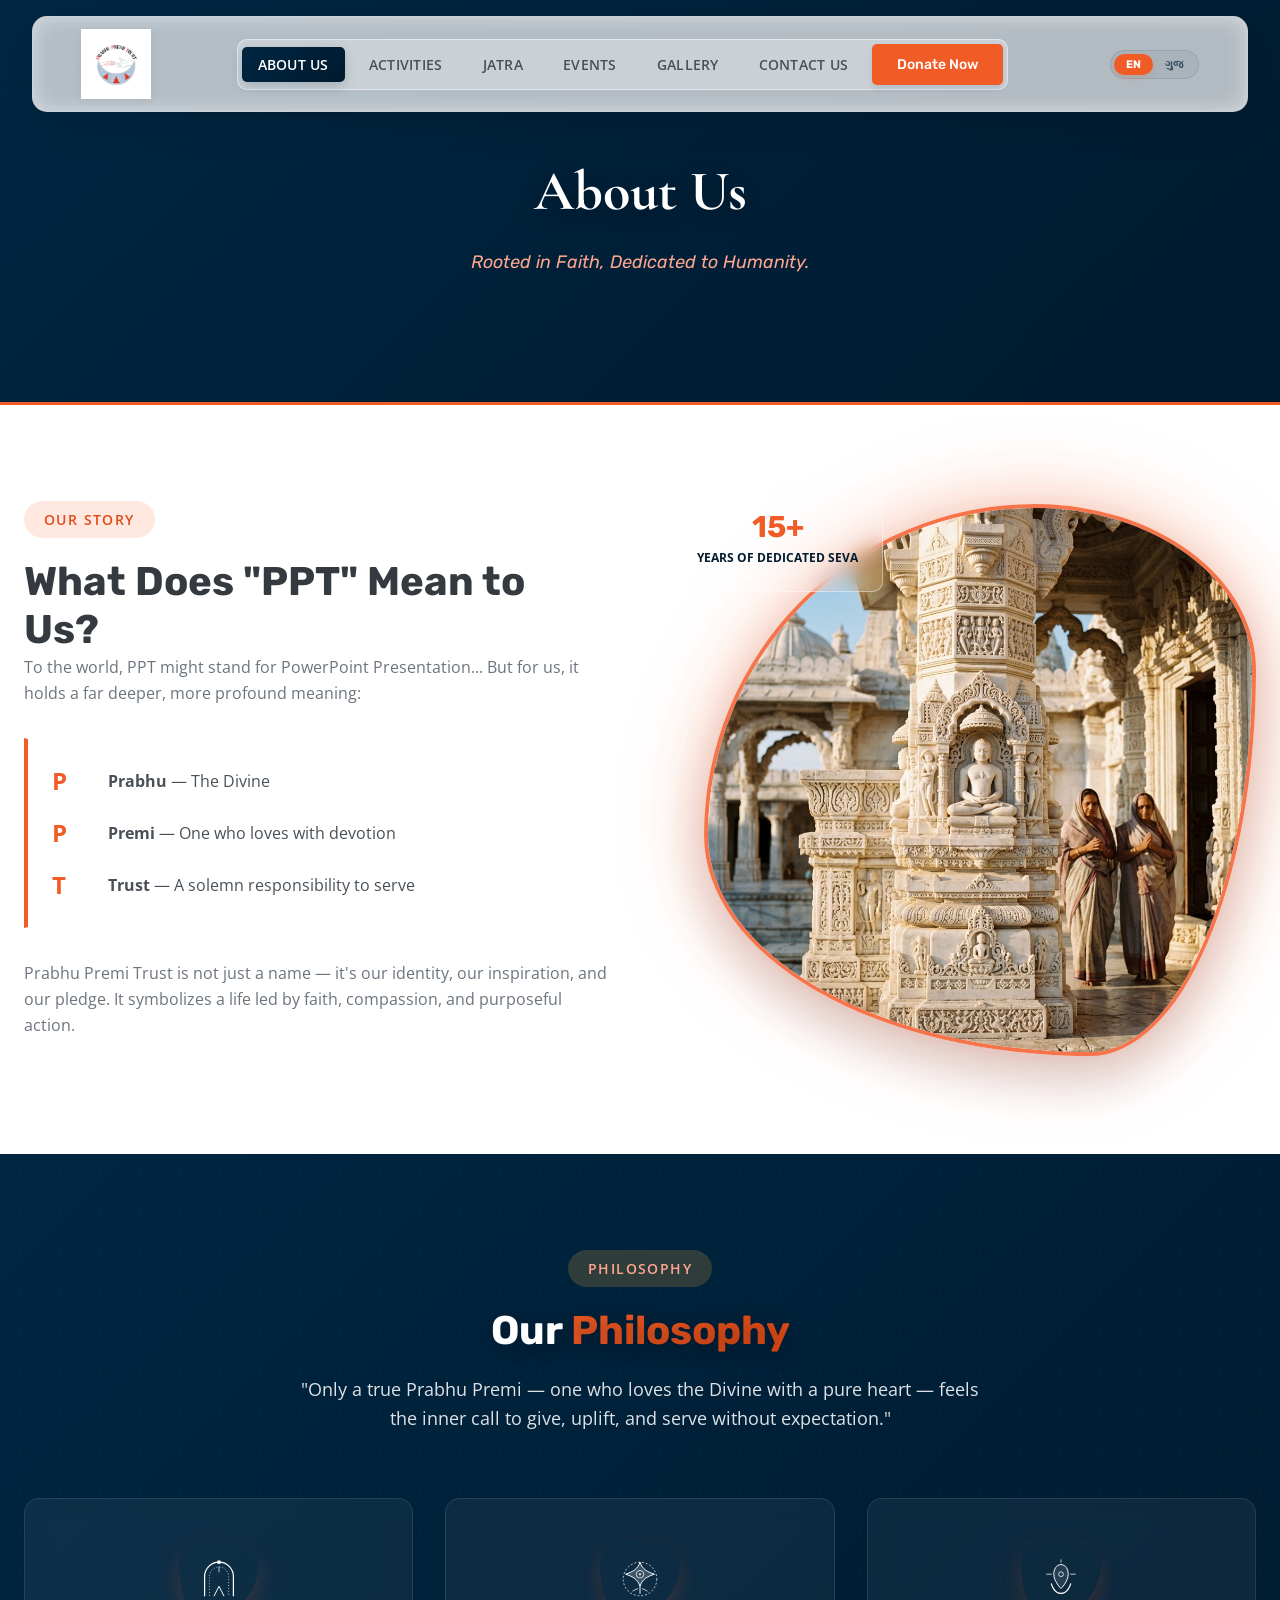
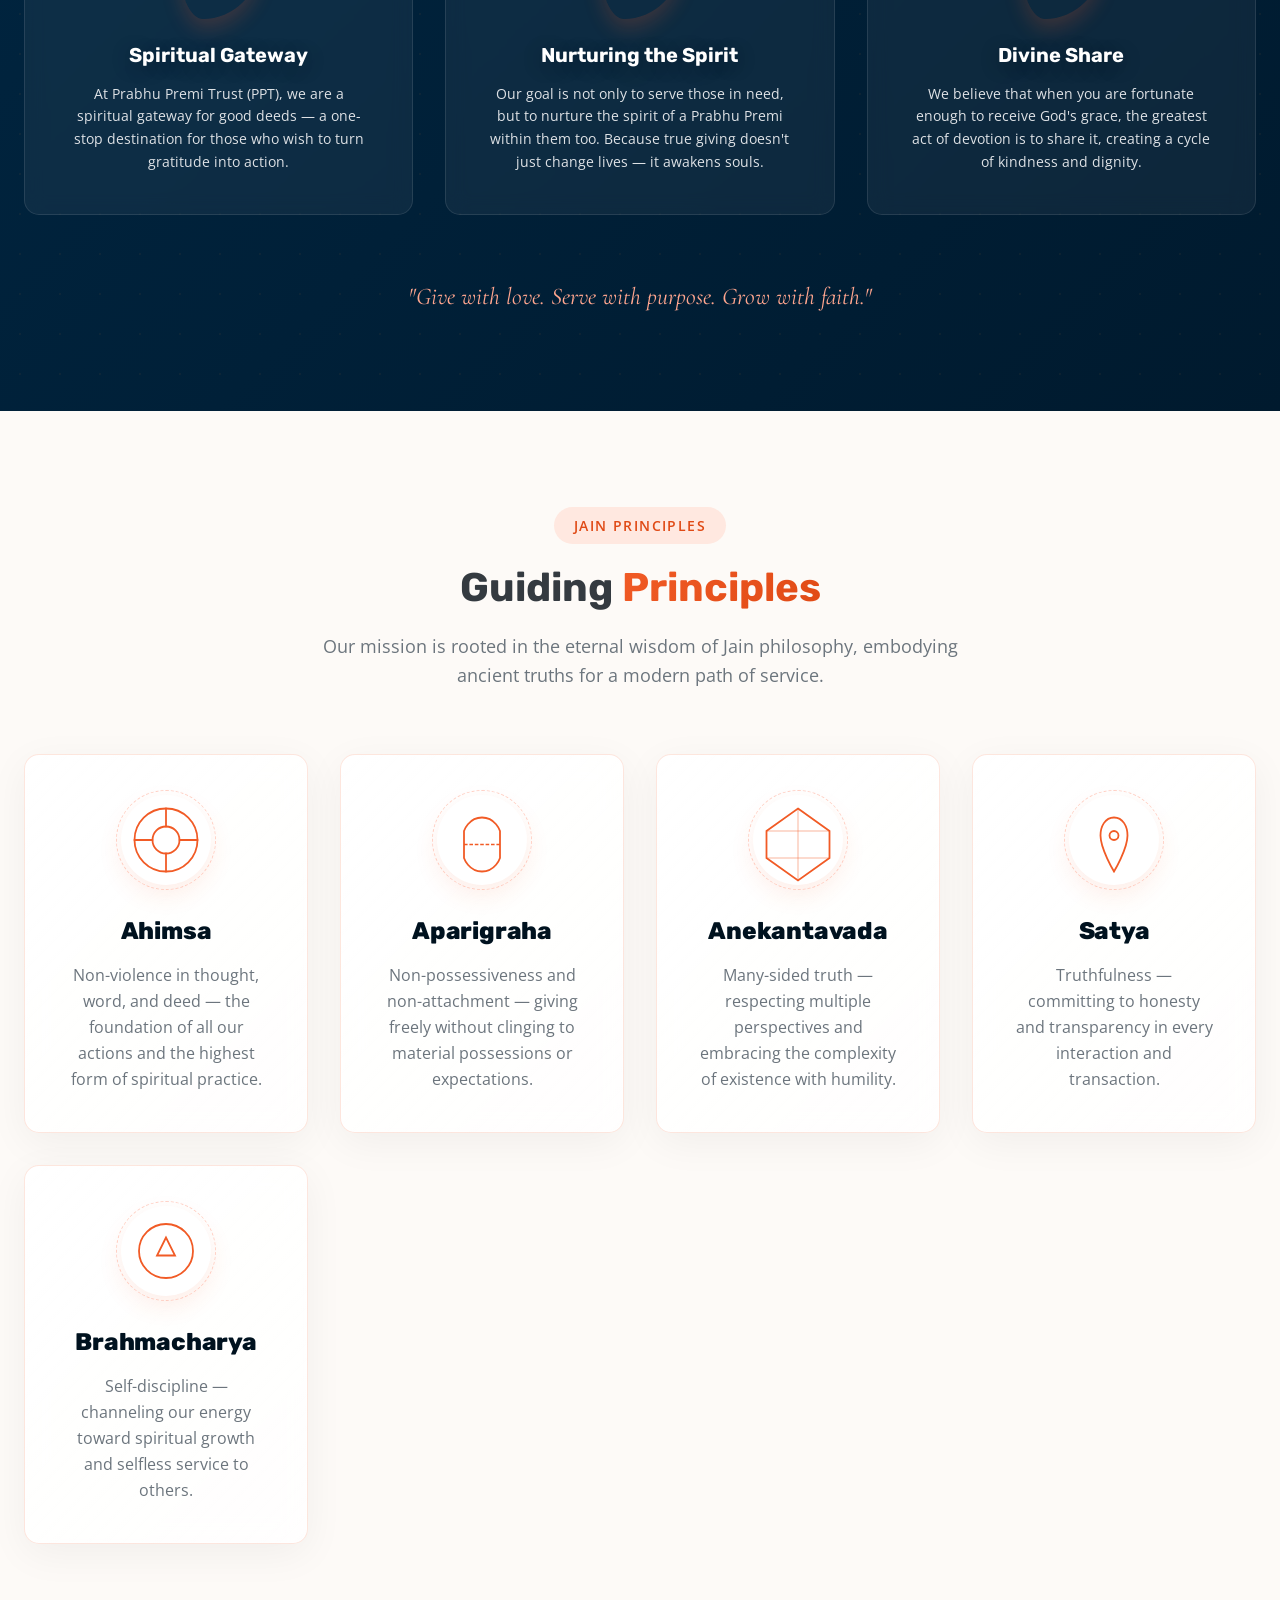
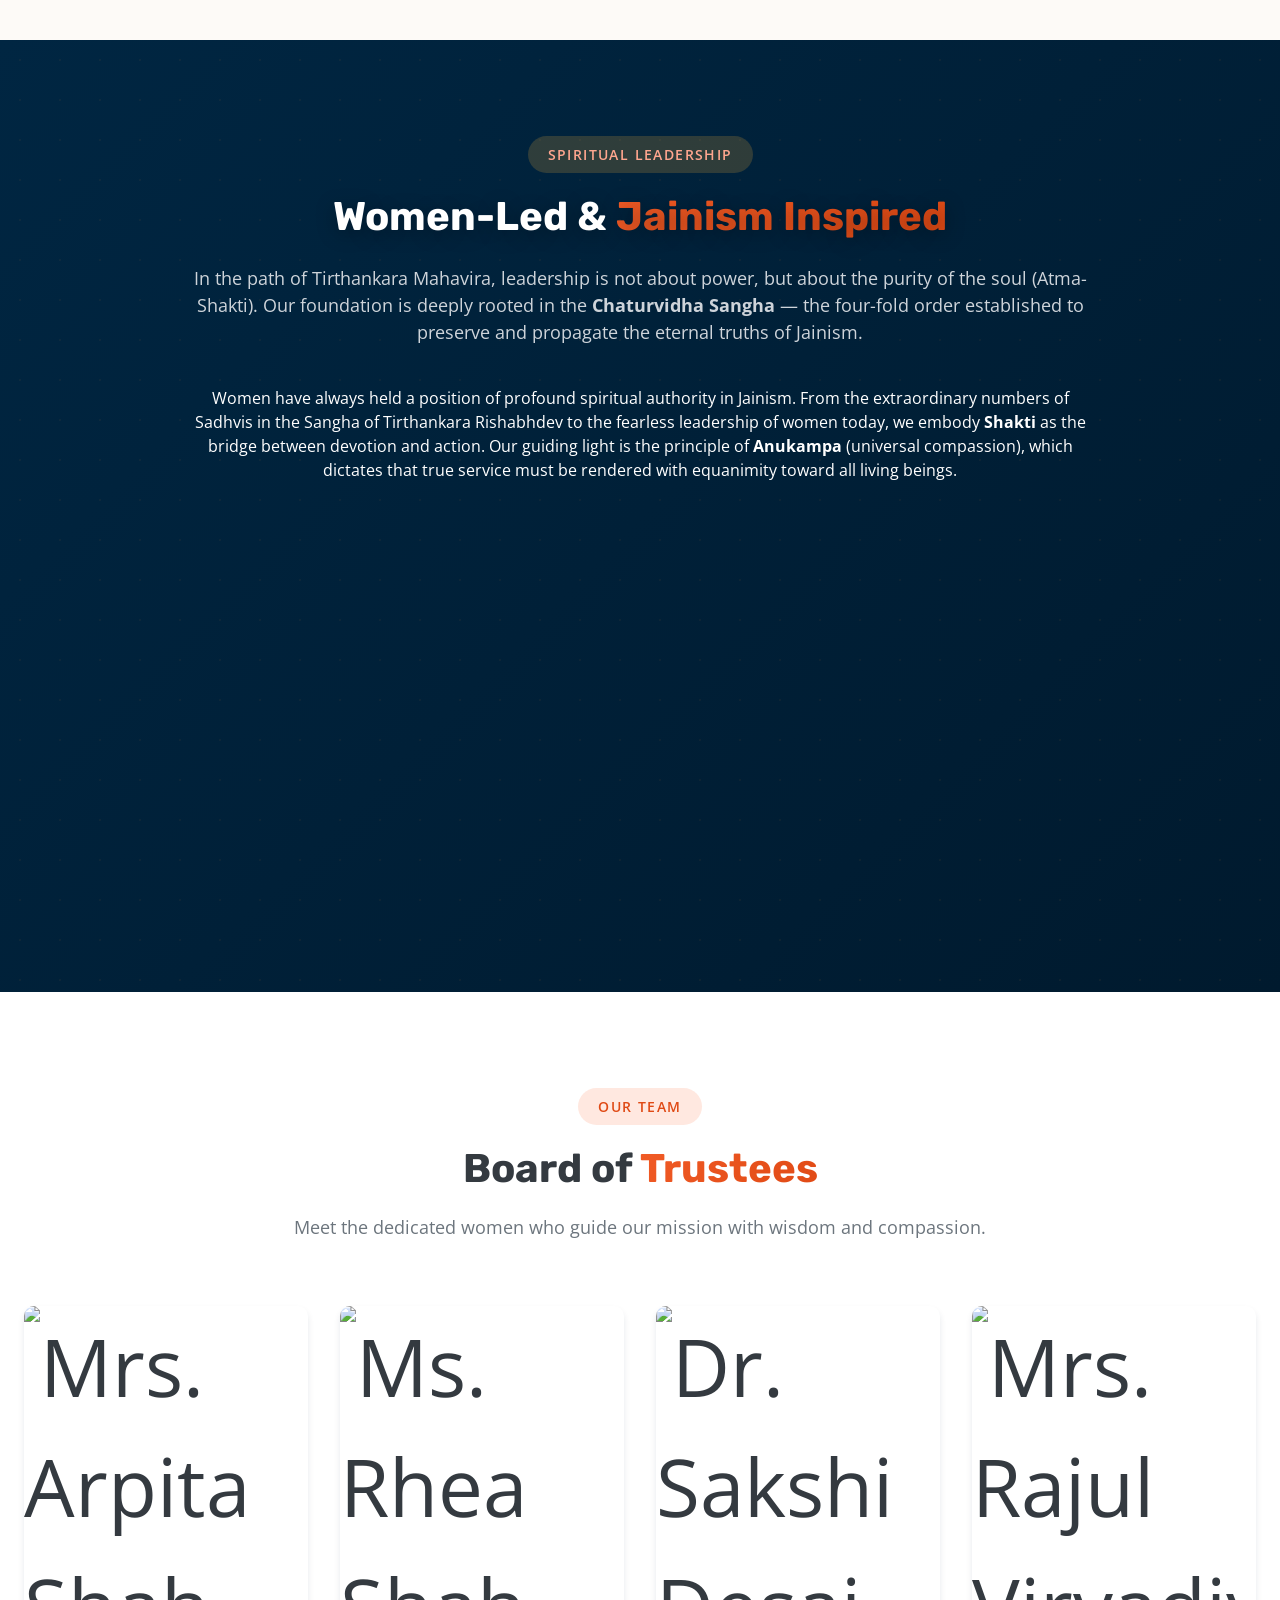
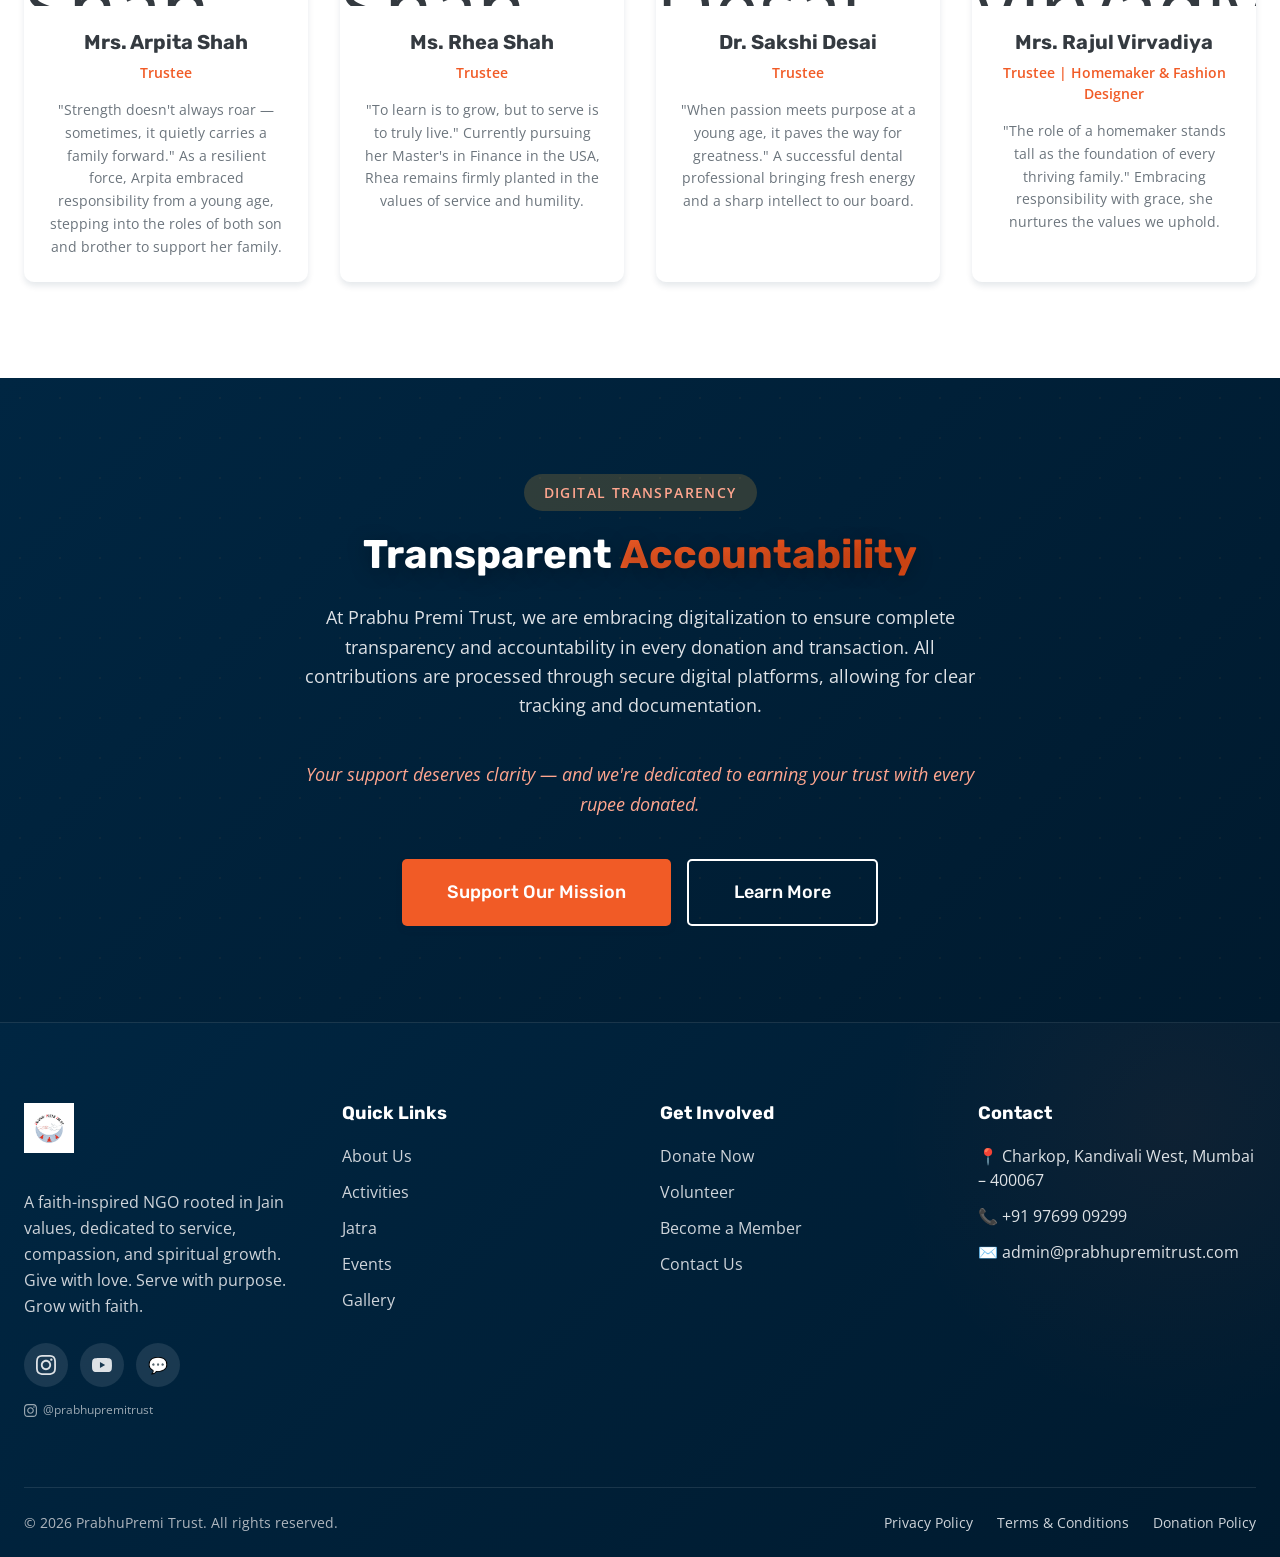
==== commit b890f5e5: "Update Chovihaar Jatra dates, fix YouTube gallery videos, and refine past events UI" ====
--- a/about.html
+++ b/about.html
@@ -95,8 +95,8 @@
                     </p>
                 </div>
                 <div class="about-story__image-container animate-on-scroll animate-delay-200">
-                    <div class="about-story__image-wrapper organic-shape">
-                        <img src="assets/images/palitana-marble-hero.png" alt="Sacred Palitana Temple Architecture">
+                    <div class="about-story__image-wrapper organic-shape" style="overflow: hidden; width: 100%; height: 100%;">
+                        <img src="assets/images/shantrunjay_2.png" alt="Sacred Palitana Temple Architecture" style="width: 100%; height: 100%; object-fit: cover; object-position: center; display: block;">
                     </div>
                     <div class="about-story__experience-card glass floating">
                         <h3 data-i18n="story_years">15+</h3>
@@ -470,19 +470,28 @@
     <footer class="footer">
         <div class="container">
             <div class="footer__grid">
-                <div class="footer__brand">
+                                <div class="footer__brand">
                     <div class="footer__logo">
                         <img src="assets/images/logo.png" alt="PrabhuPremi Trust Logo" class="footer__logo-img">
                     </div>
-                    <p data-i18n="footer_desc">
+                    <p>
                         A faith-inspired NGO rooted in Jain values, dedicated to service, compassion,
                         and spiritual growth. Give with love. Serve with purpose. Grow with faith.
                     </p>
                     <div class="footer__social">
-                        <a href="#" aria-label="Facebook">📘</a>
-                        <a href="#" aria-label="Instagram">📷</a>
-                        <a href="#" aria-label="YouTube">▶️</a>
+                        <a href="https://www.instagram.com/prabhupremitrust/" target="_blank" rel="noopener" aria-label="Instagram" class="social--instagram">
+                            <svg xmlns="http://www.w3.org/2000/svg" viewBox="0 0 24 24"><path d="M12 2.163c3.204 0 3.584.012 4.85.07 3.252.148 4.771 1.691 4.919 4.919.058 1.265.069 1.645.069 4.849 0 3.205-.012 3.584-.069 4.849-.149 3.225-1.664 4.771-4.919 4.919-1.266.058-1.644.07-4.85.07-3.204 0-3.584-.012-4.849-.07-3.26-.149-4.771-1.699-4.919-4.92-.058-1.265-.07-1.644-.07-4.849 0-3.204.013-3.583.07-4.849.149-3.227 1.664-4.771 4.919-4.919 1.266-.057 1.645-.069 4.849-.069zm0-2.163c-3.259 0-3.667.014-4.947.072-4.358.2-6.78 2.618-6.98 6.98-.059 1.281-.073 1.689-.073 4.948 0 3.259.014 3.668.072 4.948.2 4.358 2.618 6.78 6.98 6.98 1.281.058 1.689.072 4.948.072 3.259 0 3.668-.014 4.948-.072 4.354-.2 6.782-2.618 6.979-6.98.059-1.28.073-1.689.073-4.948 0-3.259-.014-3.667-.072-4.947-.196-4.354-2.617-6.78-6.979-6.98-1.281-.059-1.69-.073-4.949-.073zm0 5.838c-3.403 0-6.162 2.759-6.162 6.162s2.759 6.163 6.162 6.163 6.162-2.759 6.162-6.163c0-3.403-2.759-6.162-6.162-6.162zm0 10.162c-2.209 0-4-1.79-4-4 0-2.209 1.791-4 4-4s4 1.791 4 4c0 2.21-1.791 4-4 4zm6.406-11.845c-.796 0-1.441.645-1.441 1.44s.645 1.44 1.441 1.44c.795 0 1.439-.645 1.439-1.44s-.644-1.44-1.439-1.44z"/></svg>
+                        </a>
+                        <a href="https://www.youtube.com/@PrabhuPremiTrust" target="_blank" rel="noopener" aria-label="YouTube" class="social--youtube"><svg xmlns="http://www.w3.org/2000/svg" viewBox="0 0 24 24"><path d="M23.498 6.186a3.016 3.016 0 0 0-2.122-2.136C19.505 3.545 12 3.545 12 3.545s-7.505 0-9.377.505A3.017 3.017 0 0 0 .502 6.186C0 8.07 0 12 0 12s0 3.93.502 5.814a3.016 3.016 0 0 0 2.122 2.136c1.871.505 9.376.505 9.376.505s7.505 0 9.377-.505a3.015 3.015 0 0 0 2.122-2.136C24 15.93 24 12 24 12s0-3.93-.502-5.814zM9.545 15.568V8.432L15.818 12l-6.273 3.568z"/></svg></a>
                         <a href="#" aria-label="WhatsApp">💬</a>
+                    </div>
+                    <div style="margin-top:0.75rem;">
+                        <a href="https://www.instagram.com/prabhupremitrust/" target="_blank" rel="noopener"
+                           style="display:inline-flex;align-items:center;gap:0.4rem;font-size:0.78rem;color:rgba(255,255,255,0.6);text-decoration:none;transition:color 0.2s;"
+                           onmouseover="this.style.color='#f09433'" onmouseout="this.style.color='rgba(255,255,255,0.6)'">
+                            <svg width="13" height="13" viewBox="0 0 24 24" fill="currentColor"><path d="M12 2.163c3.204 0 3.584.012 4.85.07 3.252.148 4.771 1.691 4.919 4.919.058 1.265.069 1.645.069 4.849 0 3.205-.012 3.584-.069 4.849-.149 3.225-1.664 4.771-4.919 4.919-1.266.058-1.644.07-4.85.07-3.204 0-3.584-.012-4.849-.07-3.26-.149-4.771-1.699-4.919-4.92-.058-1.265-.07-1.644-.07-4.849 0-3.204.013-3.583.07-4.849.149-3.227 1.664-4.771 4.919-4.919 1.266-.057 1.645-.069 4.849-.069zm0-2.163c-3.259 0-3.667.014-4.947.072-4.358.2-6.78 2.618-6.98 6.98-.059 1.281-.073 1.689-.073 4.948 0 3.259.014 3.668.072 4.948.2 4.358 2.618 6.78 6.98 6.98 1.281.058 1.689.072 4.948.072 3.259 0 3.668-.014 4.948-.072 4.354-.2 6.782-2.618 6.979-6.98.059-1.28.073-1.689.073-4.948 0-3.259-.014-3.667-.072-4.947-.196-4.354-2.617-6.78-6.979-6.98-1.281-.059-1.69-.073-4.949-.073zm0 5.838c-3.403 0-6.162 2.759-6.162 6.162s2.759 6.163 6.162 6.163 6.162-2.759 6.162-6.163c0-3.403-2.759-6.162-6.162-6.162zm0 10.162c-2.209 0-4-1.79-4-4 0-2.209 1.791-4 4-4s4 1.791 4 4c0 2.21-1.791 4-4 4zm6.406-11.845c-.796 0-1.441.645-1.441 1.44s.645 1.44 1.441 1.44c.795 0 1.439-.645 1.439-1.44s-.644-1.44-1.439-1.44z"/></svg>
+                            @prabhupremitrust
+                        </a>
                     </div>
                 </div>
 
@@ -510,11 +519,10 @@
                 <div class="footer__column">
                     <h4 data-i18n="nav_contact_header">Contact</h4>
                     <div class="footer__links">
-                        <p data-i18n="footer_address">📍 Mumbai, India</p>
-                        <p>📞 <a href="tel:+919876543210" style="color: inherit; text-decoration: none;">+91 98765
-                                43210</a></p>
-                        <p>✉️ <a href="mailto:info@prabhupremitrust.org"
-                                style="color: inherit; text-decoration: none;">info@prabhupremitrust.org</a></p>
+                        <p data-i18n="footer_address">📍 Charkop, Kandivali West, Mumbai – 400067</p>
+                        <p>📞 <a href="tel:+919769909299" style="color: inherit; text-decoration: none;">+91 97699 09299</a></p>
+                        <p>✉️ <a href="mailto:admin@prabhupremitrust.com"
+                                style="color: inherit; text-decoration: none;">admin@prabhupremitrust.com</a></p>
                     </div>
                 </div>
             </div>
@@ -523,15 +531,15 @@
                 <p class="footer__copyright" data-i18n="footer_copyright">© 2026 PrabhuPremi Trust. All rights reserved.
                 </p>
                 <nav class="footer__legal">
-                    <a href="privacy.html" data-i18n="footer_privacy">Privacy Policy</a>
-                    <a href="terms.html" data-i18n="footer_terms">Terms & Conditions</a>
-                    <a href="donation-policy.html" data-i18n="footer_donation_policy">Donation Policy</a>
+                    <a href="legal/privacy.html" data-i18n="footer_privacy">Privacy Policy</a>
+                    <a href="legal/terms.html" data-i18n="footer_terms">Terms & Conditions</a>
+                    <a href="legal/donation-policy.html" data-i18n="footer_donation_policy">Donation Policy</a>
                 </nav>
             </div>
         </div>
     </footer>
 
-    <script src="scripts/main.js"></script>
+    <script src="scripts/main.js?v=5"></script>
 </body>
 
 </html>
--- a/styles/main.css
+++ b/styles/main.css
@@ -333,6 +333,30 @@
   color: var(--color-neutral-800);
   background-color: var(--color-neutral-50);
   overflow-x: hidden;
+}
+
+/* ===== CUSTOM SCROLLBAR (no layout space) ===== */
+::-webkit-scrollbar {
+  width: 5px;
+}
+
+::-webkit-scrollbar-track {
+  background: transparent;
+}
+
+::-webkit-scrollbar-thumb {
+  background: rgba(241, 91, 38, 0.35);
+  border-radius: 99px;
+}
+
+::-webkit-scrollbar-thumb:hover {
+  background: rgba(241, 91, 38, 0.65);
+}
+
+/* Firefox */
+* {
+  scrollbar-width: thin;
+  scrollbar-color: rgba(241, 91, 38, 0.35) transparent;
 }
 
 img,
--- a/styles/components.css
+++ b/styles/components.css
@@ -107,10 +107,9 @@
     transform: translateX(-50%);
     width: 95%;
     max-width: 1300px;
-    z-index: var(--z-fixed);
+    z-index: 99999 !important;
     padding: var(--space-3) var(--space-6);
     background: rgba(255, 255, 255, 0.7);
-    backdrop-filter: blur(25px) saturate(180%);
     -webkit-backdrop-filter: blur(25px) saturate(180%);
     border: 1px solid rgba(255, 255, 255, 0.3);
     border-radius: var(--radius-2xl);
@@ -147,7 +146,7 @@
 }
 
 .navbar__logo-img {
-    height: 54px;
+    height: 70px;
     width: auto;
     object-fit: contain;
     display: block;
@@ -155,7 +154,7 @@
 }
 
 .footer__logo-img {
-    height: 80px;
+    height: 140px;
     width: auto;
     object-fit: contain;
     display: block;
@@ -189,6 +188,7 @@
     position: relative;
     text-transform: uppercase;
     letter-spacing: 0.02em;
+    pointer-events: auto !important;
 }
 
 .navbar__link:hover {
@@ -1504,6 +1504,9 @@
     padding: var(--space-8);
     position: relative;
     box-shadow: 0 10px 30px rgba(0, 0, 0, 0.05);
+    width: 100%;
+    box-sizing: border-box;
+    overflow: hidden;
 }
 
 .testimonial-card__quote {
@@ -1525,6 +1528,10 @@
     font-style: italic;
     position: relative;
     z-index: 1;
+    overflow-wrap: break-word;
+    word-wrap: break-word;
+    hyphens: auto;
+    white-space: normal;
 }
 
 .testimonial-card__author {
@@ -1657,6 +1664,7 @@
 .footer__social {
     display: flex;
     gap: var(--space-3);
+    margin-top: var(--space-2);
 }
 
 .footer__social a {
@@ -1669,12 +1677,34 @@
     border-radius: 50%;
     color: var(--color-neutral-300);
     transition: all var(--transition-base);
+    text-decoration: none;
+}
+
+.footer__social a svg {
+    width: 20px;
+    height: 20px;
+    fill: currentColor;
+    display: block;
+    flex-shrink: 0;
 }
 
 .footer__social a:hover {
     background: var(--color-primary-500);
     color: var(--color-neutral-50);
     transform: translateY(-3px);
+}
+
+.footer__social a.social--instagram:hover {
+    background: linear-gradient(45deg, #f09433, #e6683c, #dc2743, #cc2366, #bc1888);
+    border-color: transparent;
+}
+
+.footer__social a.social--facebook:hover {
+    background: #1877F2;
+}
+
+.footer__social a.social--youtube:hover {
+    background: #FF0000;
 }
 
 .footer__column h4 {
@@ -2177,12 +2207,14 @@
     z-index: 1000;
     opacity: 0;
     visibility: hidden;
+    pointer-events: none;
     transition: all 0.3s ease;
 }
 
 .rsvp-modal.active {
     opacity: 1;
     visibility: visible;
+    pointer-events: auto;
 }
 
 .rsvp-modal__content {
--- a/styles/pages.css
+++ b/styles/pages.css
@@ -489,16 +489,28 @@
 .testimonials__carousel {
     max-width: 800px;
     margin: 0 auto;
+    overflow: hidden;
+    position: relative;
+    width: 100%;
 }
 
 .carousel__track {
     display: flex;
     transition: transform 0.5s ease;
+    will-change: transform;
 }
 
 .carousel__slide {
-    min-width: 100%;
+    /* Each slide = exactly the container width, NOT the track width */
+    flex: 0 0 800px;
+    width: 800px;
+    max-width: 100vw;
+    min-width: 0;
     padding: 0 var(--space-4);
+    box-sizing: border-box;
+    overflow: hidden;
+    word-wrap: break-word;
+    overflow-wrap: break-word;
 }
 
 .testimonial-card {
@@ -2141,7 +2153,7 @@
 /* Modern Leadership Section */
 .leadership-section--modern {
     padding: var(--space-24) 0;
-    background: var(--color-neutral-900);
+    background: var(--gradient-secondary);
     position: relative;
     overflow: hidden;
 }
@@ -3327,14 +3339,17 @@
 
 .visual-card--floating {
     position: absolute;
-    bottom: -30px;
-    left: -30px;
+    bottom: -20px;
+    right: -20px;
+    left: auto;
     max-width: 280px;
     padding: var(--space-6);
     border-radius: var(--radius-xl);
-    background: rgba(255, 255, 255, 0.95);
+    background: rgba(255, 255, 255, 0.75);
+    border: 1px solid rgba(255, 255, 255, 0.4);
     backdrop-filter: blur(20px);
-    box-shadow: var(--shadow-xl);
+    -webkit-backdrop-filter: blur(20px);
+    box-shadow: var(--shadow-xl), 0 4px 30px rgba(0, 0, 0, 0.1);
 }
 
 .quote-card {
@@ -3795,7 +3810,7 @@
 .jatra-cta-section {
     position: relative;
     padding: var(--space-24) 0;
-    background: linear-gradient(135deg, var(--color-secondary-800) 0%, var(--color-secondary-900) 100%);
+    background: var(--gradient-secondary);
     overflow: hidden;
 }
 
